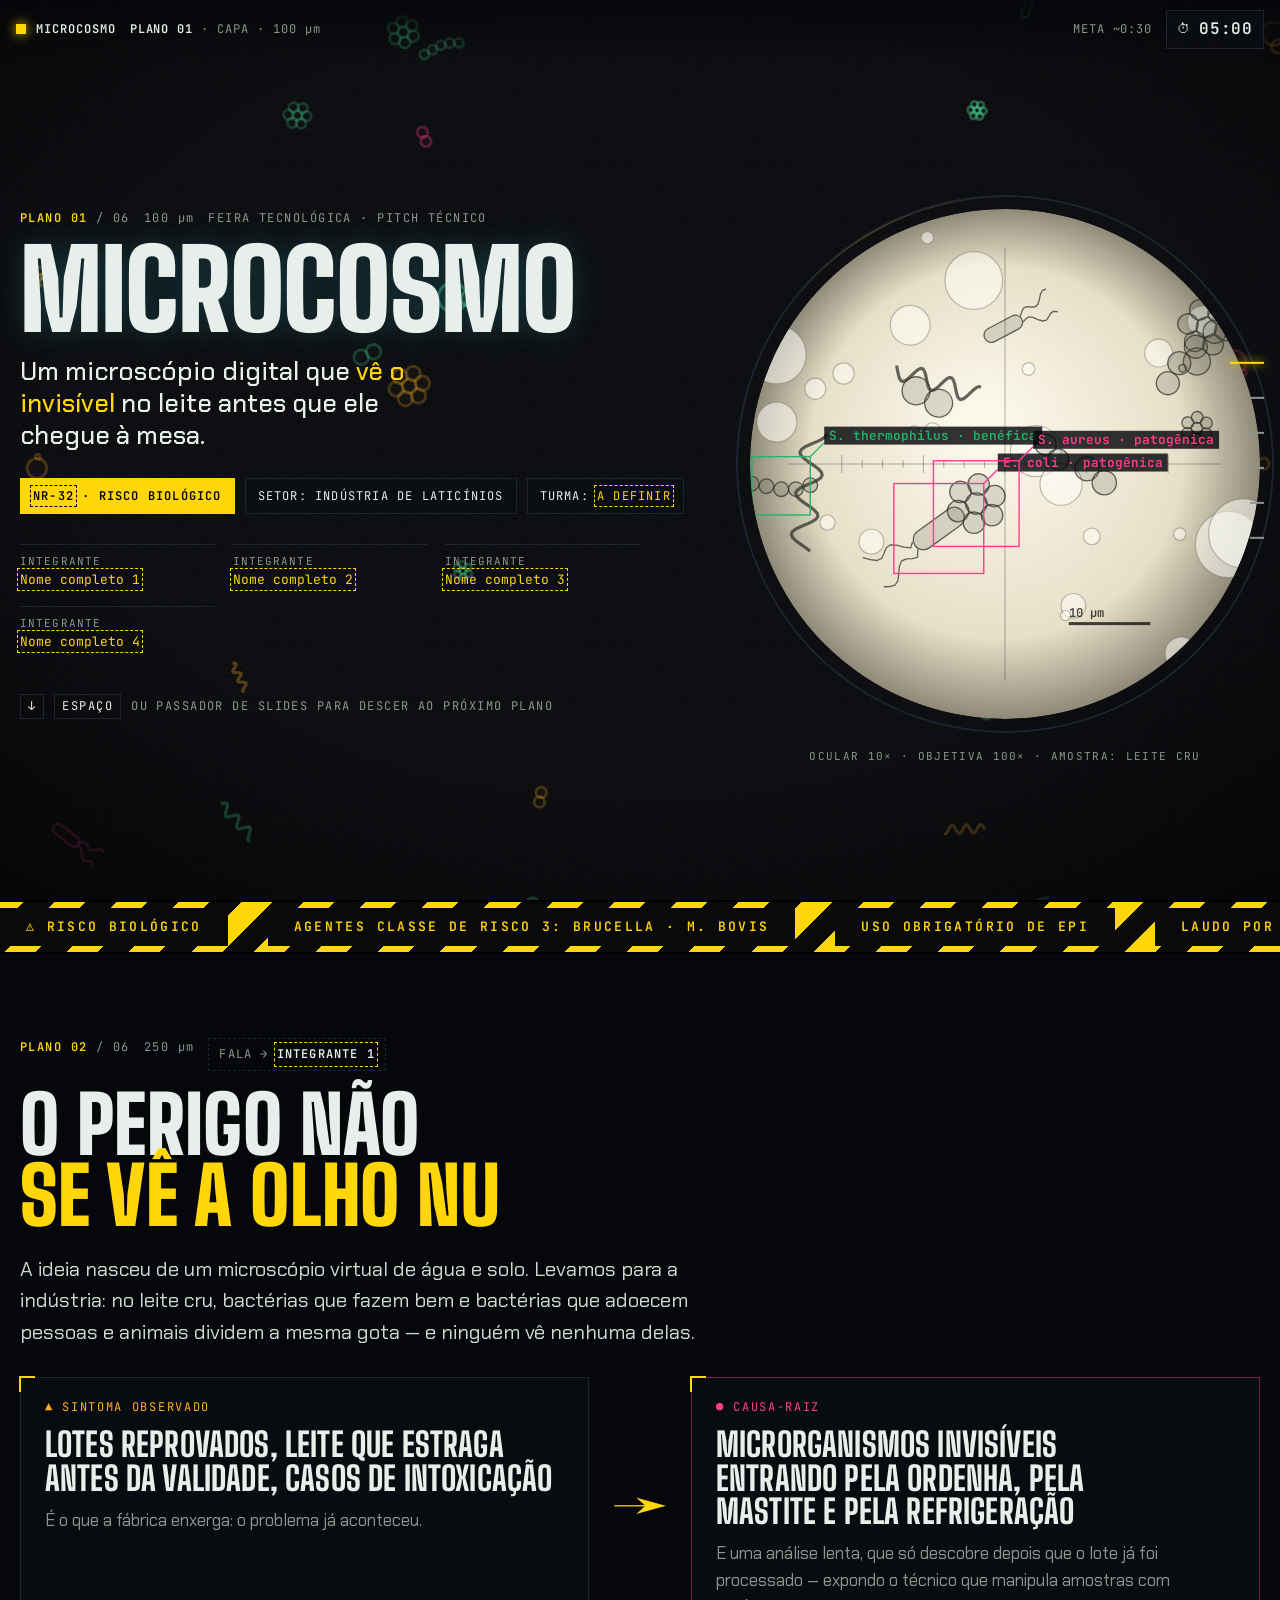
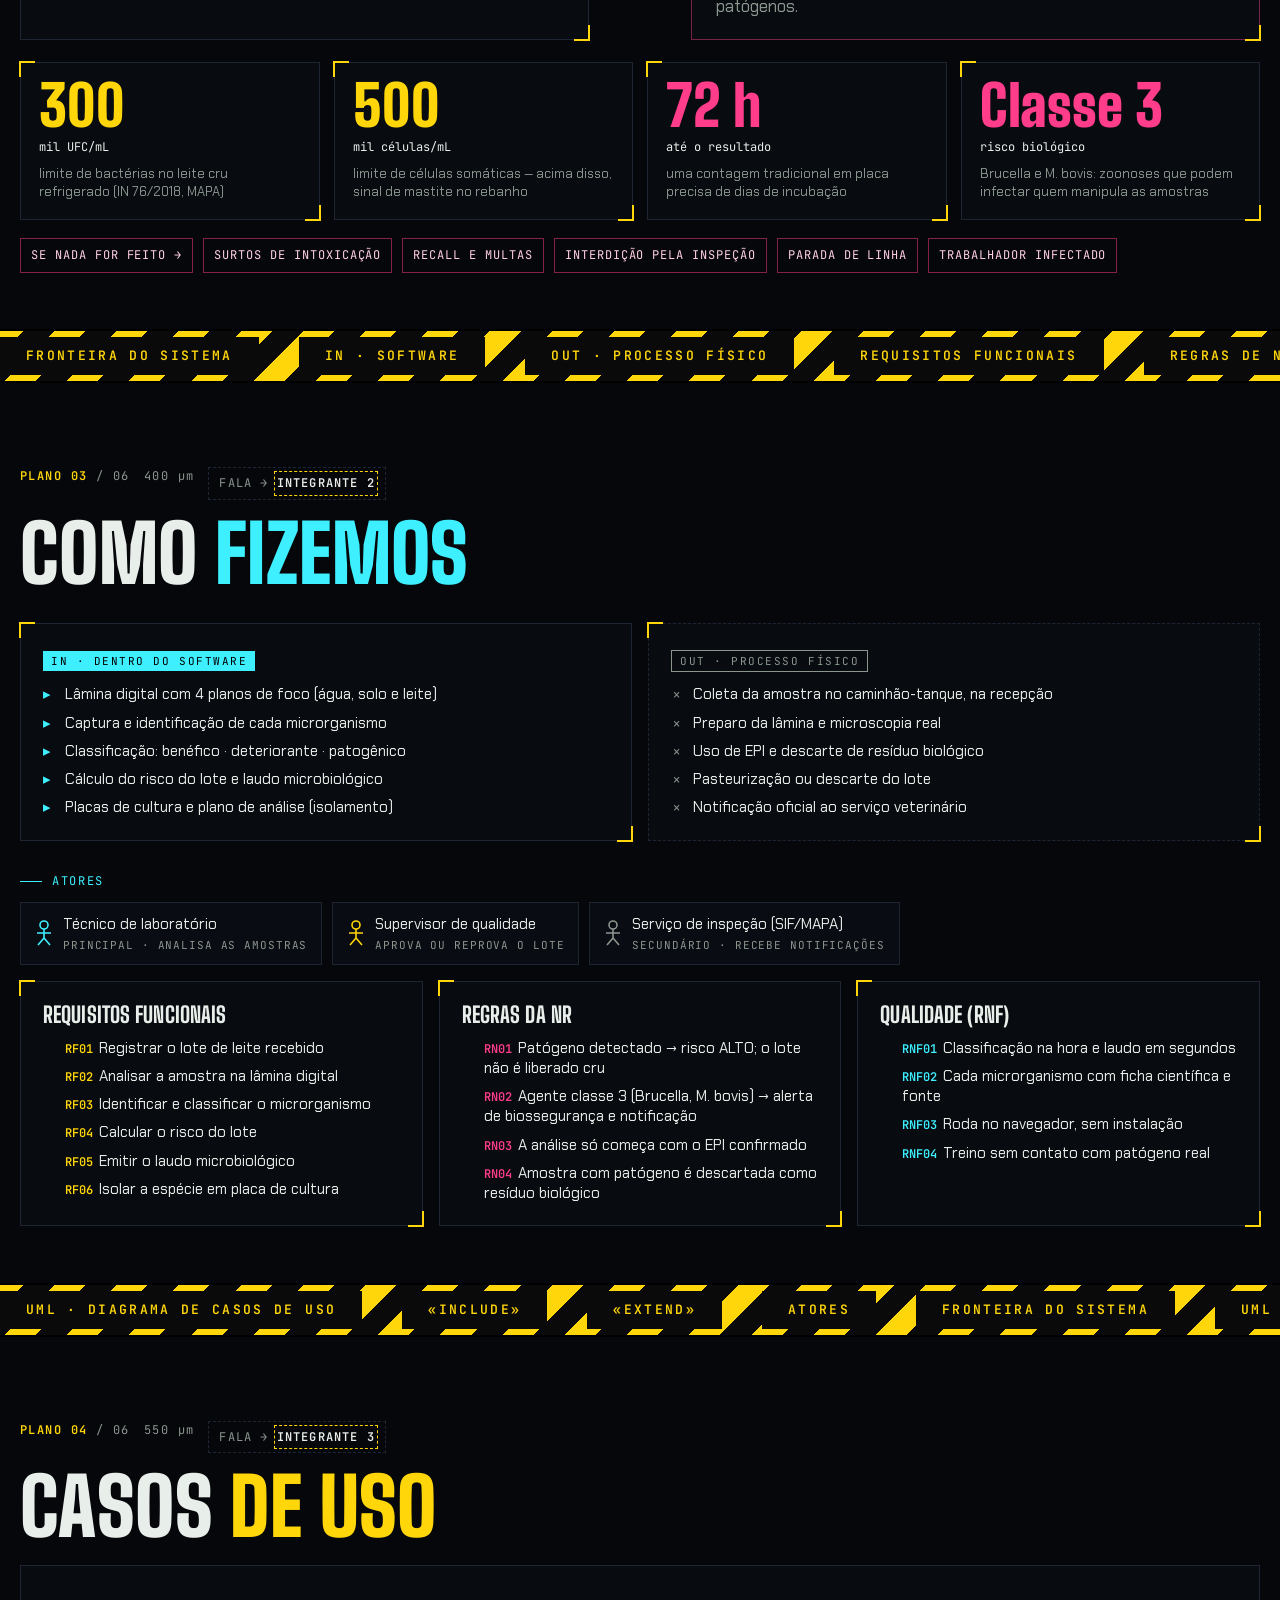
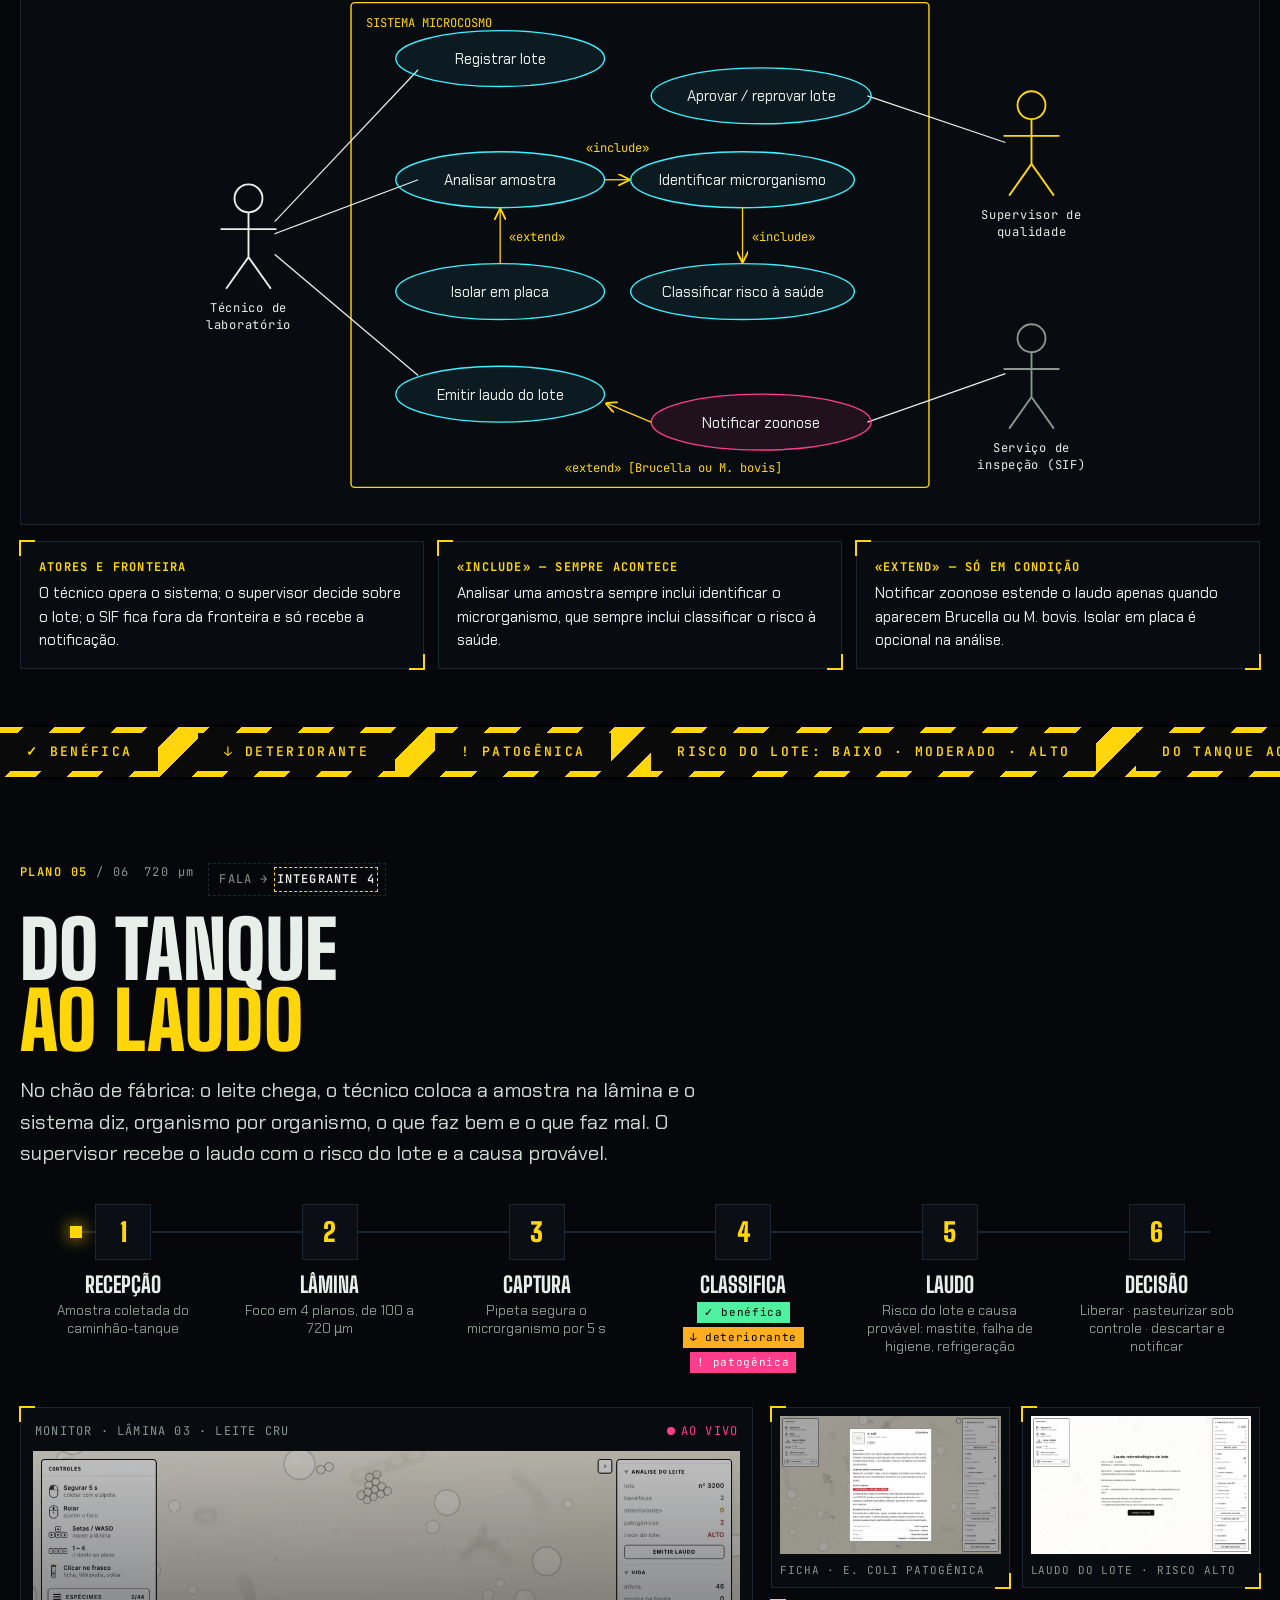
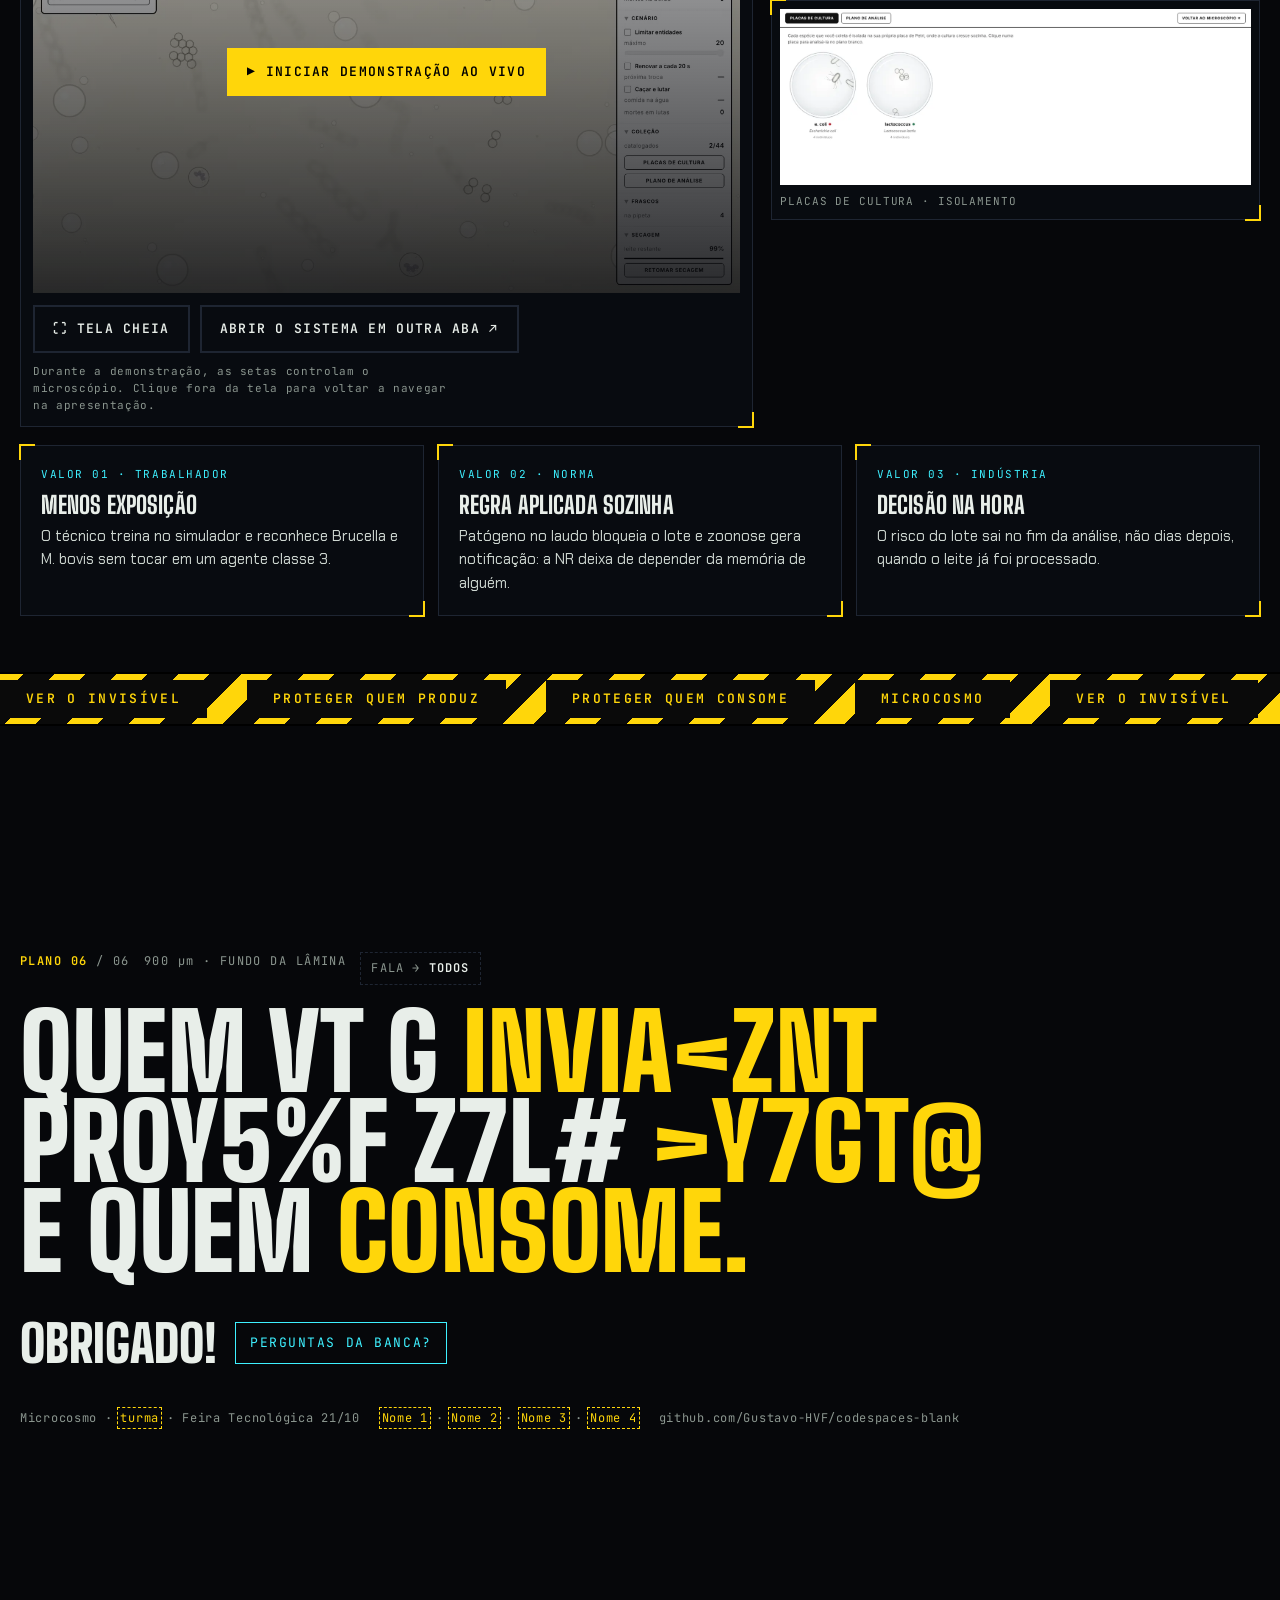
==== apresentacao-feira/index.html @ 477f6471 "Apresentação do pitch da Feira Tecnológica (pasta apresentacao-feira) Página contínua (sem slides) c" ====
<!doctype html>
<html lang="pt-BR">
<head>
<meta charset="utf-8">
<meta name="viewport" content="width=device-width, initial-scale=1, viewport-fit=cover">
<title>Pitch Microcosmo</title>
<meta name="claude:viewport-fit-sides" content="cover">
<link rel="preconnect" href="https://fonts.googleapis.com">
<link rel="preconnect" href="https://fonts.gstatic.com" crossorigin>
<link rel="stylesheet" href="https://fonts.googleapis.com/css2?family=Big+Shoulders+Display:wght@600;800;900&family=Chakra+Petch:wght@400;500;600;700&family=JetBrains+Mono:wght@400;600&display=swap">
<style>
/* Layout: a continuous descent through six focal planes of a microscope —
   one plane per part of the pitch, a depth gauge in µm on the side, focus
   pulls between planes; safety-sign yellow/black meets lab cyan */
:root{
  --void:#06070a;        /* deep background, blue-black */
  --deep:#0b0e14;        /* panels */
  --line:#1e2532;        /* hairlines and frames */
  --ink:#e8eee9;         /* text */
  --dim:#8b968f;         /* secondary text */
  --hazard:#ffd60a;      /* NR safety-sign yellow — main accent */
  --cyan:#3ef0ff;        /* microscope / data */
  --bad:#ff3d8b;         /* pathogen */
  --good:#4ff0a0;        /* beneficial */
  --spoil:#ffae1f;       /* spoilage */
  --f-display:"Big Shoulders Display", Impact, "Arial Narrow", "Helvetica Neue Condensed", sans-serif;
  --f-body:"Chakra Petch", "Segoe UI", system-ui, sans-serif;
  --f-mono:"JetBrains Mono", ui-monospace, Consolas, monospace;
  --gut:max(16px, env(safe-area-inset-left, 0px));
  --gutR:max(16px, env(safe-area-inset-right, 0px));
  color-scheme:dark;
}
*{ box-sizing:border-box; }
html{ scroll-behavior:auto; background:var(--void); }
body{ margin:0; background:var(--void); color:var(--ink); font-family:var(--f-body); font-size:17px; line-height:1.55;
      overflow-x:hidden; -webkit-font-smoothing:antialiased; }
::selection{ background:var(--hazard); color:#000; }
a{ color:var(--cyan); }
button{ font:inherit; color:inherit; }
:focus-visible{ outline:2px solid var(--hazard); outline-offset:3px; }

/* ---------- atmosphere: live microbes, scanlines, grain, vignette, focus pull ---------- */
#bg{ position:fixed; inset:0; width:100%; height:100%; z-index:0; pointer-events:none; }
.fx{ position:fixed; inset:0; pointer-events:none; z-index:2; }
.fx-scan{ background:repeating-linear-gradient(to bottom, rgba(255,255,255,.028) 0 1px, transparent 1px 3px); mix-blend-mode:overlay; }
.fx-grain{ opacity:.09; background-image:url("data:image/svg+xml;utf8,<svg xmlns='http://www.w3.org/2000/svg' width='160' height='160'><filter id='n'><feTurbulence type='fractalNoise' baseFrequency='.9' numOctaves='2' stitchTiles='stitch'/></filter><rect width='100%' height='100%' filter='url(%23n)'/></svg>");
           animation:grain 1.2s steps(6) infinite; }
@keyframes grain{ 0%{transform:translate(0,0)} 20%{transform:translate(-3%,2%)} 40%{transform:translate(2%,-3%)} 60%{transform:translate(-2%,-1%)} 80%{transform:translate(3%,3%)} 100%{transform:translate(0,0)} }
.fx-vignette{ background:radial-gradient(ellipse 85% 80% at 50% 45%, transparent 55%, rgba(0,0,0,.72) 100%); }
.fx-focus{ z-index:40; opacity:0; display:none; backdrop-filter:blur(10px) saturate(1.4); -webkit-backdrop-filter:blur(10px) saturate(1.4); }
.fx-sweep{ z-index:41; opacity:0; display:none; height:120px; top:-120px; bottom:auto;
           background:linear-gradient(to bottom, transparent, rgba(62,240,255,.10) 70%, rgba(62,240,255,.55) 98%, transparent); }
body.refocus .fx-focus, body.refocus .fx-sweep{ display:block; }
body.refocus .fx-focus{ animation:focuspull .85s cubic-bezier(.2,.7,.3,1); }
body.refocus .fx-sweep{ animation:sweep .85s cubic-bezier(.4,0,.2,1); }
@keyframes focuspull{ 0%{opacity:1} 100%{opacity:0} }
@keyframes sweep{ 0%{opacity:1; transform:translateY(0)} 100%{opacity:0; transform:translateY(calc(100vh + 120px))} }

/* ---------- presenter HUD ---------- */
.hud{ position:fixed; top:0; left:0; right:0; z-index:50; display:flex; align-items:center; gap:14px;
      padding:calc(10px + env(safe-area-inset-top, 0px)) var(--gutR) 10px var(--gut);
      font-family:var(--f-mono); font-size:12px; letter-spacing:.08em; text-transform:uppercase;
      background:linear-gradient(to bottom, rgba(6,7,10,.92), rgba(6,7,10,0)); }
.hud .brand{ display:flex; align-items:center; gap:10px; font-weight:600; white-space:nowrap; }
.hud .brand i{ width:10px; height:10px; background:var(--hazard); display:block; box-shadow:0 0 12px var(--hazard); animation:blink 1.6s steps(2) infinite; }
@keyframes blink{ 50%{ opacity:.25 } }
.hud .where{ flex:1; min-width:0; color:var(--dim); overflow:hidden; text-overflow:ellipsis; white-space:nowrap; }
.hud .where b{ color:var(--ink); font-weight:600; }
.hud .budget{ color:var(--dim); white-space:nowrap; }
.timer{ display:flex; align-items:center; gap:8px; padding:6px 10px; border:1px solid var(--line); background:rgba(11,14,20,.85);
        cursor:pointer; font-family:var(--f-mono); font-size:13px; letter-spacing:.06em; }
.timer:hover{ border-color:var(--hazard); }
.timer .t{ font-size:16px; font-weight:600; font-variant-numeric:tabular-nums; min-width:5.2ch; text-align:right; }
.timer.warn .t{ color:var(--hazard); }
.timer.over{ border-color:var(--bad); }
.timer.over .t{ color:var(--bad); animation:blink .8s steps(2) infinite; }
.progress{ position:fixed; left:0; top:0; height:3px; width:0; z-index:51; background:var(--hazard); box-shadow:0 0 10px var(--hazard); }

/* depth gauge: the focal plane you're in, in µm */
.gauge{ position:fixed; right:var(--gutR); top:50%; transform:translateY(-50%); z-index:45; display:flex; flex-direction:column; gap:18px;
        font-family:var(--f-mono); font-size:11px; }
.gauge a{ display:flex; align-items:center; gap:10px; justify-content:flex-end; color:var(--dim); text-decoration:none; }
.gauge a span{ opacity:0; transform:translateX(6px); transition:.25s; white-space:nowrap; }
.gauge a:hover span{ opacity:1; transform:none; }
.gauge a i{ width:14px; height:2px; background:var(--dim); transition:.25s; }
.gauge a.on{ color:var(--hazard); }
.gauge a.on i{ width:34px; background:var(--hazard); box-shadow:0 0 8px var(--hazard); }

/* ---------- planes (sections) ---------- */
main{ position:relative; z-index:5; }
.plane{ position:relative; min-height:100vh; min-height:100svh; display:flex; align-items:center; overflow-x:clip;
        padding-block:84px 56px; padding-left:var(--gut); padding-right:var(--gutR); }
.wrap{ width:100%; max-width:1240px; margin:0 auto; min-width:0; }
.tag{ display:inline-flex; align-items:center; gap:10px; font-family:var(--f-mono); font-size:12px; letter-spacing:.14em; text-transform:uppercase; color:var(--cyan); }
.tag::before{ content:""; width:22px; height:1px; background:currentColor; }
.idx{ font-family:var(--f-mono); font-size:12px; color:var(--dim); letter-spacing:.12em; text-transform:uppercase; display:flex; gap:14px; flex-wrap:wrap; }
.idx b{ color:var(--hazard); font-weight:600; }
h1, h2, h3{ font-family:var(--f-display); font-weight:900; text-transform:uppercase; line-height:.9; margin:0; letter-spacing:.005em; text-wrap:balance; }
h2{ font-size:clamp(40px, 6.2vw, 92px); }
h3{ font-size:clamp(24px, 2.6vw, 34px); font-weight:800; line-height:1; }
p{ margin:0; max-width:62ch; }
.lead{ font-size:clamp(17px, 1.6vw, 21px); color:#cfd8d2; }
.mono{ font-family:var(--f-mono); }
.um{ text-transform:none; }
.speaker{ font-family:var(--f-mono); font-size:12px; letter-spacing:.1em; text-transform:uppercase; color:var(--dim);
          display:inline-flex; align-items:center; gap:8px; padding:6px 10px; border:1px dashed var(--line); }
.speaker b{ color:var(--ink); font-weight:600; }

/* frame with HUD corners — the "instrument panel" device */
.frame{ position:relative; border:1px solid var(--line); background:rgba(11,14,20,.72); backdrop-filter:blur(3px); -webkit-backdrop-filter:blur(3px); }
.frame::before, .frame::after{ content:""; position:absolute; width:14px; height:14px; border:2px solid var(--hazard); pointer-events:none; }
.frame::before{ top:-2px; left:-2px; border-right:0; border-bottom:0; }
.frame::after{ bottom:-2px; right:-2px; border-left:0; border-top:0; }

/* data still to be filled in by the team */
.todo{ outline:1px dashed var(--hazard); outline-offset:2px; color:var(--hazard); }

/* ---------- reveal choreography (only armed when motion is allowed) ---------- */
.anim [data-reveal]{ opacity:0; transform:translateY(26px); filter:blur(10px); transition:opacity .9s cubic-bezier(.2,.7,.2,1), transform .9s cubic-bezier(.2,.7,.2,1), filter .9s; transition-delay:var(--d, 0s); }
.anim .in [data-reveal]{ opacity:1; transform:none; filter:none; }
.anim [data-reveal="left"]{ transform:translateX(-40px); }
.anim [data-reveal="wipe"]{ clip-path:inset(0 100% 0 0); transform:none; filter:none; transition:clip-path 1.1s cubic-bezier(.7,0,.2,1), opacity .2s; transition-delay:var(--d, 0s); }
.anim .in [data-reveal="wipe"]{ clip-path:inset(0 0 0 0); }
.anim .words .w{ display:inline-block; opacity:0; transform:translateY(.4em) skewY(6deg); filter:blur(6px); transition:.7s cubic-bezier(.2,.7,.2,1); transition-delay:calc(var(--i) * 45ms + var(--d, 0s)); }
.anim .in .words .w{ opacity:1; transform:none; filter:none; }

/* glitch title: two colour-shifted copies tear across it in bursts */
.glitch{ position:relative; display:inline-block; }
.glitch::before, .glitch::after{ content:attr(data-text); position:absolute; inset:0; pointer-events:none; }
.glitch::before{ color:var(--cyan); transform:translate(-3px,0); mix-blend-mode:screen; clip-path:inset(0 0 100% 0); }
.glitch::after{ color:var(--bad); transform:translate(3px,0); mix-blend-mode:screen; clip-path:inset(100% 0 0 0); }
.anim .glitch.burst::before{ animation:tearA .55s steps(2) both; }
.anim .glitch.burst::after{ animation:tearB .55s steps(2) both; }
@keyframes tearA{ 0%{clip-path:inset(12% 0 70% 0)} 25%{clip-path:inset(55% 0 20% 0); transform:translate(-6px,1px)} 50%{clip-path:inset(30% 0 52% 0)} 75%{clip-path:inset(80% 0 4% 0); transform:translate(4px,-1px)} 100%{clip-path:inset(0 0 100% 0)} }
@keyframes tearB{ 0%{clip-path:inset(64% 0 14% 0)} 25%{clip-path:inset(8% 0 78% 0); transform:translate(6px,-1px)} 50%{clip-path:inset(42% 0 40% 0)} 75%{clip-path:inset(20% 0 66% 0); transform:translate(-5px,1px)} 100%{clip-path:inset(100% 0 0 0)} }

/* hazard band between planes */
.hazard{ position:relative; z-index:6; overflow:hidden; border-block:2px solid #000;
         background:repeating-linear-gradient(-45deg, var(--hazard) 0 22px, #0a0a0a 22px 44px); }
.hazard .track{ display:flex; width:max-content; animation:marquee 38s linear infinite; }
.hazard span{ display:block; padding:9px 26px; margin:6px 0; background:#0a0a0a; color:var(--hazard); font-family:var(--f-mono); font-weight:600;
              font-size:13px; letter-spacing:.18em; text-transform:uppercase; white-space:nowrap; }
.hazard span + span{ margin-left:40px; }
@keyframes marquee{ to{ transform:translateX(-50%); } }

/* ---------- 01 · capa ---------- */
#capa .wrap{ display:grid; grid-template-columns:minmax(0,1.15fr) minmax(0,.85fr); gap:40px; align-items:center; }
.title{ font-size:clamp(60px, 8.6vw, 150px); line-height:.8; letter-spacing:-.01em; }
.title .glitch{ color:var(--ink); text-shadow:0 0 30px rgba(62,240,255,.18); }
.sub{ margin-top:22px; font-size:clamp(18px, 2vw, 26px); font-weight:500; max-width:24ch; line-height:1.25; }
.sub em{ font-style:normal; color:var(--hazard); }
.chips{ display:flex; flex-wrap:wrap; gap:10px; margin-top:26px; }
.chip{ font-family:var(--f-mono); font-size:12px; letter-spacing:.1em; text-transform:uppercase; padding:8px 12px; border:1px solid var(--line); background:rgba(11,14,20,.8); }
.chip.nr{ background:var(--hazard); color:#000; border-color:var(--hazard); font-weight:600; }
.chip.nr .todo{ color:#000; outline-color:#000; }
.team{ margin-top:30px; display:grid; grid-template-columns:repeat(auto-fit, minmax(170px, 1fr)); gap:8px 18px; max-width:620px; }
.team div{ font-family:var(--f-mono); font-size:13px; padding:8px 0; border-top:1px solid var(--line); }
.team small{ display:block; color:var(--dim); font-size:11px; letter-spacing:.1em; text-transform:uppercase; }
.ocular{ position:relative; aspect-ratio:1; width:100%; max-width:520px; justify-self:center; }
.ocular canvas{ position:absolute; inset:0; width:100%; height:100%; border-radius:50%; }
.ocular::before{ content:""; position:absolute; inset:-14px; border-radius:50%; border:2px solid var(--line);
                 background:conic-gradient(from 0deg, transparent 0 85%, rgba(255,214,10,.55) 92%, transparent 100%);
                 -webkit-mask:radial-gradient(farthest-side, transparent calc(100% - 3px), #000 calc(100% - 2px)); mask:radial-gradient(farthest-side, transparent calc(100% - 3px), #000 calc(100% - 2px));
                 animation:spin 9s linear infinite; }
@keyframes spin{ to{ transform:rotate(1turn); } }
.ocular .readout{ position:absolute; left:50%; bottom:-46px; transform:translateX(-50%); font-family:var(--f-mono); font-size:11px; color:var(--dim);
                  letter-spacing:.12em; text-transform:uppercase; white-space:nowrap; }
.scrollcue{ margin-top:34px; font-family:var(--f-mono); font-size:12px; color:var(--dim); letter-spacing:.12em; text-transform:uppercase; display:flex; gap:10px; align-items:center; }
.scrollcue kbd{ border:1px solid var(--line); padding:2px 7px; color:var(--ink); font-family:var(--f-mono); }

/* ---------- 02 · problema ---------- */
.split{ display:grid; grid-template-columns:minmax(0,1fr) auto minmax(0,1fr); gap:22px; align-items:stretch; margin-top:28px; }
.split .card{ padding:20px 24px; display:flex; flex-direction:column; gap:12px; min-width:0; }
.split .card .k{ font-family:var(--f-mono); font-size:12px; letter-spacing:.14em; text-transform:uppercase; }
.card.sym .k{ color:var(--spoil); }
.card.root .k{ color:var(--bad); }
.card.root{ border-color:rgba(255,61,139,.45); }
.arrow{ align-self:center; font-family:var(--f-display); font-size:64px; color:var(--hazard); line-height:1; }
.stats{ display:grid; grid-template-columns:repeat(4, minmax(0,1fr)); gap:14px; margin-top:22px; }
.stat{ padding:18px; min-width:0; }
.stat .n{ font-family:var(--f-display); font-weight:900; font-size:clamp(40px, 4.4vw, 64px); line-height:.9; color:var(--hazard); font-variant-numeric:tabular-nums; }
.stat .u{ font-family:var(--f-mono); font-size:12px; color:var(--ink); margin-top:6px; }
.stat p{ font-size:13px; color:var(--dim); margin-top:8px; line-height:1.4; }
.stat.red .n{ color:var(--bad); }
.impact{ margin-top:18px; display:flex; flex-wrap:wrap; gap:10px; }
.impact span{ font-family:var(--f-mono); font-size:12px; letter-spacing:.08em; text-transform:uppercase; padding:7px 10px; border:1px solid rgba(255,61,139,.5); color:#ffd0e2; }

/* ---------- 03 · engenharia ---------- */
.scope{ display:grid; grid-template-columns:minmax(0,1fr) minmax(0,1fr); gap:16px; margin-top:34px; }
.scope .card{ padding:22px; min-width:0; }
.scope ul, .reqs ul{ margin:12px 0 0; padding:0; list-style:none; display:grid; gap:8px; }
.scope li, .reqs li{ font-size:15px; padding-left:22px; position:relative; line-height:1.35; }
.scope .sc-in li::before{ content:"▸"; position:absolute; left:0; color:var(--cyan); }
.scope .sc-out li::before{ content:"×"; position:absolute; left:2px; color:var(--dim); }
.scope .sc-out{ border-style:dashed; }
.badge{ font-family:var(--f-mono); font-size:11px; letter-spacing:.14em; padding:3px 8px; text-transform:uppercase; }
.badge.in{ background:var(--cyan); color:#000; }
.badge.out{ border:1px solid var(--dim); color:var(--dim); }
.reqs{ display:grid; grid-template-columns:repeat(3, minmax(0,1fr)); gap:16px; margin-top:16px; }
.reqs .card{ padding:22px; min-width:0; }
.reqs h3{ font-size:22px; }
.reqs li b{ font-family:var(--f-mono); font-size:12px; color:var(--hazard); margin-right:6px; font-weight:600; }
.reqs .rn li b{ color:var(--bad); }
.reqs .rnf li b{ color:var(--cyan); }
.actors{ display:flex; flex-wrap:wrap; gap:10px; margin-top:12px; }
.actor{ display:flex; align-items:center; gap:10px; padding:10px 14px; border:1px solid var(--line); background:rgba(11,14,20,.8); font-size:15px; }
.actor svg{ width:18px; height:26px; flex:none; }
.actor small{ display:block; color:var(--dim); font-family:var(--f-mono); font-size:11px; letter-spacing:.08em; text-transform:uppercase; }

/* ---------- 04 · UML ---------- */
.uml-box{ margin-top:22px; padding:18px; overflow-x:auto; }
.uml{ display:block; width:100%; min-width:760px; height:min(58vh, 640px); }
.uml text{ font-family:var(--f-body); fill:var(--ink); }
.uml .lbl{ font-family:var(--f-mono); font-size:13px; fill:var(--hazard); }
.uml .actor-l{ font-family:var(--f-mono); font-size:13px; letter-spacing:.06em; }
.uml .uc{ fill:rgba(62,240,255,.07); stroke:var(--cyan); stroke-width:1.5; }
.uml .uc.key{ fill:rgba(255,61,139,.10); stroke:var(--bad); }
.uml .sys{ fill:none; stroke:var(--hazard); stroke-width:1.5; stroke-dasharray:6 6; }
.uml .assoc{ stroke:var(--ink); stroke-width:1.3; fill:none; }
.uml .dep{ stroke:var(--hazard); stroke-width:1.4; fill:none; stroke-dasharray:7 5; }
.uml .stick{ stroke:var(--ink); stroke-width:2; fill:none; }
.anim .uml .draw{ stroke-dasharray:1 1; stroke-dashoffset:1; transition:stroke-dashoffset 1.2s cubic-bezier(.6,0,.2,1); transition-delay:var(--d, 0s); }
.anim .in .uml .draw{ stroke-dashoffset:0; }
.anim .uml .pop{ opacity:0; transition:opacity .6s; transition-delay:var(--d, 0s); }
.anim .in .uml .pop{ opacity:1; }
.uml-notes{ display:grid; grid-template-columns:repeat(3, minmax(0,1fr)); gap:14px; margin-top:16px; }
.uml-notes .card{ padding:16px 18px; font-size:15px; min-width:0; }
.uml-notes b{ font-family:var(--f-mono); font-size:12px; letter-spacing:.1em; text-transform:uppercase; color:var(--hazard); display:block; margin-bottom:6px; }

/* ---------- 05 · aplicação ---------- */
.flow{ display:grid; grid-template-columns:repeat(6, minmax(0,1fr)); gap:0; margin-top:34px; position:relative; }
.flow::before{ content:""; position:absolute; left:4%; right:4%; top:27px; height:2px; background:var(--line); }
.flow .pkt{ position:absolute; top:22px; left:4%; width:12px; height:12px; background:var(--hazard); box-shadow:0 0 16px var(--hazard); }
.anim .in .flow .pkt{ animation:packet 6s cubic-bezier(.6,0,.4,1) infinite; }
@keyframes packet{ 0%{left:4%; opacity:0} 6%{opacity:1} 94%{opacity:1} 100%{left:calc(96% - 12px); opacity:0} }
.step{ position:relative; padding:0 10px; text-align:center; min-width:0; }
.step .dot{ width:56px; height:56px; margin:0 auto; display:grid; place-items:center; border:1px solid var(--line); background:var(--deep);
            font-family:var(--f-display); font-weight:900; font-size:26px; color:var(--hazard); position:relative; z-index:1; }
.step h4{ margin:14px 0 6px; font-family:var(--f-display); font-size:22px; font-weight:800; text-transform:uppercase; line-height:1; }
.step p{ font-size:13.5px; color:var(--dim); line-height:1.35; margin:0 auto; }
.pills{ display:flex; flex-direction:column; gap:4px; margin-top:6px; align-items:center; }
.pill{ font-family:var(--f-mono); font-size:11px; padding:2px 7px; letter-spacing:.06em; }
.pill.g{ color:#000; background:var(--good); } .pill.s{ color:#000; background:var(--spoil); } .pill.b{ color:#fff; background:var(--bad); }
.demo{ display:grid; grid-template-columns:minmax(0,1.5fr) minmax(0,1fr); gap:18px; margin-top:34px; align-items:start; }
.monitor{ padding:12px; }
.monitor .bar{ display:flex; align-items:center; justify-content:space-between; gap:10px; font-family:var(--f-mono); font-size:12px; letter-spacing:.1em; text-transform:uppercase; color:var(--dim); padding:2px 2px 10px; }
.monitor .bar .live{ color:var(--bad); display:flex; align-items:center; gap:6px; }
.monitor .bar .live::before{ content:""; width:8px; height:8px; border-radius:50%; background:var(--bad); animation:blink 1s steps(2) infinite; }
.screen{ position:relative; aspect-ratio:16/10; width:100%; max-width:100%; background:#000; overflow:hidden; }
.screen img, .screen iframe{ position:absolute; inset:0; width:100%; height:100%; border:0; object-fit:cover; display:block; }
.screen .cover{ position:absolute; inset:0; display:grid; place-items:center; background:linear-gradient(to top, rgba(6,7,10,.85), rgba(6,7,10,.25)); }
.btn{ display:inline-flex; align-items:center; gap:10px; padding:12px 18px; border:2px solid var(--hazard); background:var(--hazard); color:#000; cursor:pointer;
      font-family:var(--f-mono); font-weight:600; font-size:13px; letter-spacing:.1em; text-transform:uppercase; text-decoration:none; }
.btn:hover{ background:#000; color:var(--hazard); }
.btn.ghost{ background:transparent; color:var(--ink); border-color:var(--line); }
.btn.ghost:hover{ border-color:var(--hazard); color:var(--hazard); }
.monitor .actions{ display:flex; flex-wrap:wrap; gap:10px; margin-top:12px; }
.shots{ display:grid; grid-template-columns:1fr 1fr; gap:12px; }
.shot{ margin:0; padding:8px; }
.shot img{ display:block; width:100%; max-width:100%; aspect-ratio:16/10; object-fit:cover; object-position:center top; }
.shot.wide{ grid-column:1/-1; }
.shot.wide img{ aspect-ratio:16/6; }
.shot figcaption{ font-family:var(--f-mono); font-size:11px; letter-spacing:.08em; text-transform:uppercase; color:var(--dim); margin-top:8px; }
.value{ display:grid; grid-template-columns:repeat(3, minmax(0,1fr)); gap:14px; margin-top:18px; }
.value .card{ padding:20px; min-width:0; }
.value .card h3{ font-size:24px; margin-bottom:8px; }
.value .card p{ font-size:15px; color:#cdd6d0; }
.value .card .k{ font-family:var(--f-mono); font-size:11px; letter-spacing:.14em; text-transform:uppercase; color:var(--cyan); display:block; margin-bottom:10px; }

/* ---------- 06 · encerramento ---------- */
#fim{ text-align:left; }
.manifest{ font-size:clamp(46px, 8.2vw, 132px); line-height:.86; }
.manifest .hl{ color:var(--hazard); }
.thanks{ display:flex; flex-wrap:wrap; align-items:center; gap:18px; margin-top:40px; }
.thanks .big{ font-family:var(--f-display); font-weight:900; font-size:clamp(34px, 4vw, 56px); text-transform:uppercase; line-height:1; }
.qa{ font-family:var(--f-mono); font-size:13px; letter-spacing:.12em; text-transform:uppercase; padding:10px 14px; border:1px solid var(--cyan); color:var(--cyan); }
.foot{ margin-top:40px; font-family:var(--f-mono); font-size:12px; color:var(--dim); letter-spacing:.06em; display:flex; flex-wrap:wrap; gap:8px 22px; }

/* ---------- small screens ---------- */
@media (max-width: 980px){
  #capa .wrap, .split, .scope, .reqs, .demo, .value, .uml-notes{ grid-template-columns:minmax(0,1fr); }
  .split .arrow{ transform:rotate(90deg); justify-self:center; }
  .stats{ grid-template-columns:repeat(2, minmax(0,1fr)); }
  .flow{ grid-template-columns:repeat(2, minmax(0,1fr)); gap:26px 0; }
  .flow::before, .flow .pkt{ display:none; }
  .gauge{ display:none; }
  .hud .budget{ display:none; }
  .ocular{ max-width:360px; }
}
@media (max-width: 560px){
  body{ font-size:16px; }
  .hud .where{ display:none; }
  .plane{ min-height:auto; padding-block:84px 56px; }
  .shots{ grid-template-columns:1fr; }
}
@media (prefers-reduced-motion: reduce){
  .fx-grain, .hazard .track, .ocular::before, .hud .brand i{ animation:none; }
  body.refocus .fx-focus, body.refocus .fx-sweep{ animation:none; }
}
</style>
</head>
<body>

<canvas id="bg" aria-hidden="true"></canvas>
<div class="fx fx-scan" aria-hidden="true"></div>
<div class="fx fx-grain" aria-hidden="true"></div>
<div class="fx fx-vignette" aria-hidden="true"></div>
<div class="fx fx-focus" aria-hidden="true"></div>
<div class="fx fx-sweep" aria-hidden="true"></div>
<div class="progress" id="progress" aria-hidden="true"></div>

<header class="hud">
  <div class="brand"><i></i>Microcosmo</div>
  <div class="where" id="where"><b>Plano 01</b> · Capa</div>
  <div class="budget" id="budget">meta ~0:30</div>
  <button class="timer" id="timer" type="button" title="Cronômetro do pitch (tecla T inicia/pausa, R zera)">
    <span class="mono">⏱</span><span class="t" id="timerT">05:00</span>
  </button>
</header>

<nav class="gauge" id="gauge" aria-label="Planos da apresentação"></nav>

<main>

<!-- ============ PLANO 01 · CAPA ============ -->
<section class="plane" id="capa" data-name="Capa" data-um="100" data-budget="0:30">
  <div class="wrap">
    <div>
      <div class="idx" data-reveal><span><b>Plano 01</b> / 06</span><span>100 <span class="um">µm</span></span><span>Feira Tecnológica · Pitch técnico</span></div>
      <h1 class="title" style="margin-top:18px"><span class="glitch" id="mainTitle" data-text="MICROCOSMO">MICROCOSMO</span></h1>
      <p class="sub words" data-split>Um microscópio digital que <em>vê o invisível</em> no leite antes que ele chegue à mesa.</p>
      <div class="chips" data-reveal style="--d:.5s">
        <span class="chip nr"><span class="todo" data-todo="nr">NR-32</span> · risco biológico</span>
        <span class="chip">Setor: indústria de laticínios</span>
        <span class="chip">Turma: <span class="todo" data-todo="turma">a definir</span></span>
      </div>
      <div class="team" data-reveal style="--d:.7s">
        <div><small>Integrante</small><span class="todo">Nome completo 1</span></div>
        <div><small>Integrante</small><span class="todo">Nome completo 2</span></div>
        <div><small>Integrante</small><span class="todo">Nome completo 3</span></div>
        <div><small>Integrante</small><span class="todo">Nome completo 4</span></div>
      </div>
      <div class="scrollcue" data-reveal style="--d:.9s"><kbd>↓</kbd><kbd>espaço</kbd> ou passador de slides para descer ao próximo plano</div>
    </div>
    <div class="ocular" data-reveal style="--d:.3s">
      <canvas id="ocular" aria-label="Visão ao vivo pela ocular: bactérias do leite em movimento"></canvas>
      <div class="readout" id="ocularReadout">Ocular 10× · objetiva 100× · amostra: leite cru</div>
    </div>
  </div>
</section>

<div class="hazard" aria-hidden="true"><div class="track">
  <span>⚠ Risco biológico</span><span>Agentes classe de risco 3: Brucella · M. bovis</span><span>Uso obrigatório de EPI</span><span>Laudo por lote</span><span>Zoonose: notificação obrigatória</span>
  <span>⚠ Risco biológico</span><span>Agentes classe de risco 3: Brucella · M. bovis</span><span>Uso obrigatório de EPI</span><span>Laudo por lote</span><span>Zoonose: notificação obrigatória</span>
</div></div>

<!-- ============ PLANO 02 · PROBLEMA ============ -->
<section class="plane" id="problema" data-name="O problema real" data-um="250" data-budget="1:00">
  <div class="wrap">
    <div class="idx" data-reveal><span><b>Plano 02</b> / 06</span><span>250 <span class="um">µm</span></span><span class="speaker">Fala → <b class="todo">Integrante 1</b></span></div>
    <h2 style="margin-top:18px"><span data-scramble>O perigo não</span><br><span data-scramble style="color:var(--hazard)">se vê a olho nu</span></h2>
    <p class="lead words" data-split style="margin-top:22px">A ideia nasceu de um microscópio virtual de água e solo. Levamos para a indústria: no leite cru, bactérias que fazem bem e bactérias que adoecem pessoas e animais dividem a mesma gota — e ninguém vê nenhuma delas.</p>

    <div class="split">
      <div class="card frame sym" data-reveal="left">
        <span class="k">▲ Sintoma observado</span>
        <h3>Lotes reprovados, leite que estraga antes da validade, casos de intoxicação</h3>
        <p style="color:var(--dim)">É o que a fábrica enxerga: o problema já aconteceu.</p>
      </div>
      <div class="arrow" data-reveal style="--d:.25s" aria-hidden="true">→</div>
      <div class="card frame root" data-reveal style="--d:.4s">
        <span class="k">● Causa-raiz</span>
        <h3>Microrganismos invisíveis entrando pela ordenha, pela mastite e pela refrigeração</h3>
        <p style="color:var(--dim)">E uma análise lenta, que só descobre depois que o lote já foi processado — expondo o técnico que manipula amostras com patógenos.</p>
      </div>
    </div>

    <div class="stats">
      <div class="stat frame" data-reveal style="--d:.1s"><div class="n" data-count="300">0</div><div class="u">mil UFC/mL</div><p>limite de bactérias no leite cru refrigerado (IN 76/2018, MAPA)</p></div>
      <div class="stat frame" data-reveal style="--d:.2s"><div class="n" data-count="500">0</div><div class="u">mil células/mL</div><p>limite de células somáticas — acima disso, sinal de mastite no rebanho</p></div>
      <div class="stat frame red" data-reveal style="--d:.3s"><div class="n">72 h</div><div class="u">até o resultado</div><p>uma contagem tradicional em placa precisa de dias de incubação</p></div>
      <div class="stat frame red" data-reveal style="--d:.4s"><div class="n">Classe 3</div><div class="u">risco biológico</div><p>Brucella e M. bovis: zoonoses que podem infectar quem manipula as amostras</p></div>
    </div>
    <div class="impact" data-reveal style="--d:.5s">
      <span>Se nada for feito →</span><span>surtos de intoxicação</span><span>recall e multas</span><span>interdição pela inspeção</span><span>parada de linha</span><span>trabalhador infectado</span>
    </div>
  </div>
</section>

<div class="hazard" aria-hidden="true"><div class="track" style="animation-direction:reverse">
  <span>Fronteira do sistema</span><span>IN · software</span><span>OUT · processo físico</span><span>Requisitos funcionais</span><span>Regras de negócio da NR</span>
  <span>Fronteira do sistema</span><span>IN · software</span><span>OUT · processo físico</span><span>Requisitos funcionais</span><span>Regras de negócio da NR</span>
</div></div>

<!-- ============ PLANO 03 · ENGENHARIA ============ -->
<section class="plane" id="engenharia" data-name="Como fizemos" data-um="400" data-budget="1:00">
  <div class="wrap">
    <div class="idx" data-reveal><span><b>Plano 03</b> / 06</span><span>400 <span class="um">µm</span></span><span class="speaker">Fala → <b class="todo">Integrante 2</b></span></div>
    <h2 style="margin-top:18px"><span data-scramble>Como</span> <span data-scramble style="color:var(--cyan)">fizemos</span></h2>

    <div class="scope">
      <div class="card frame sc-in" data-reveal="left">
        <span class="badge in">IN · dentro do software</span>
        <ul>
          <li>Lâmina digital com 4 planos de foco (água, solo e leite)</li>
          <li>Captura e identificação de cada microrganismo</li>
          <li>Classificação: benéfico · deteriorante · patogênico</li>
          <li>Cálculo do risco do lote e laudo microbiológico</li>
          <li>Placas de cultura e plano de análise (isolamento)</li>
        </ul>
      </div>
      <div class="card frame sc-out" data-reveal style="--d:.2s">
        <span class="badge out">OUT · processo físico</span>
        <ul>
          <li>Coleta da amostra no caminhão-tanque, na recepção</li>
          <li>Preparo da lâmina e microscopia real</li>
          <li>Uso de EPI e descarte de resíduo biológico</li>
          <li>Pasteurização ou descarte do lote</li>
          <li>Notificação oficial ao serviço veterinário</li>
        </ul>
      </div>
    </div>

    <div style="margin-top:22px; --d:.2s" data-reveal>
      <span class="tag">Atores</span>
      <div class="actors">
        <div class="actor"><svg viewBox="0 0 18 26" aria-hidden="true"><circle cx="9" cy="5" r="4" fill="none" stroke="#3ef0ff" stroke-width="1.6"/><path d="M9 9v9M2 13h14M9 18l-6 7M9 18l6 7" stroke="#3ef0ff" stroke-width="1.6" fill="none"/></svg><div>Técnico de laboratório<small>principal · analisa as amostras</small></div></div>
        <div class="actor"><svg viewBox="0 0 18 26" aria-hidden="true"><circle cx="9" cy="5" r="4" fill="none" stroke="#ffd60a" stroke-width="1.6"/><path d="M9 9v9M2 13h14M9 18l-6 7M9 18l6 7" stroke="#ffd60a" stroke-width="1.6" fill="none"/></svg><div>Supervisor de qualidade<small>aprova ou reprova o lote</small></div></div>
        <div class="actor"><svg viewBox="0 0 18 26" aria-hidden="true"><circle cx="9" cy="5" r="4" fill="none" stroke="#8b968f" stroke-width="1.6"/><path d="M9 9v9M2 13h14M9 18l-6 7M9 18l6 7" stroke="#8b968f" stroke-width="1.6" fill="none"/></svg><div>Serviço de inspeção (SIF/MAPA)<small>secundário · recebe notificações</small></div></div>
      </div>
    </div>

    <div class="reqs">
      <div class="card frame" data-reveal style="--d:.1s">
        <h3>Requisitos funcionais</h3>
        <ul>
          <li><b>RF01</b>Registrar o lote de leite recebido</li>
          <li><b>RF02</b>Analisar a amostra na lâmina digital</li>
          <li><b>RF03</b>Identificar e classificar o microrganismo</li>
          <li><b>RF04</b>Calcular o risco do lote</li>
          <li><b>RF05</b>Emitir o laudo microbiológico</li>
          <li><b>RF06</b>Isolar a espécie em placa de cultura</li>
        </ul>
      </div>
      <div class="card frame rn" data-reveal style="--d:.25s">
        <h3>Regras da NR</h3>
        <ul>
          <li><b>RN01</b>Patógeno detectado → risco ALTO; o lote não é liberado cru</li>
          <li><b>RN02</b>Agente classe 3 (Brucella, M. bovis) → alerta de biossegurança e notificação</li>
          <li><b>RN03</b>A análise só começa com o EPI confirmado</li>
          <li><b>RN04</b>Amostra com patógeno é descartada como resíduo biológico</li>
        </ul>
      </div>
      <div class="card frame rnf" data-reveal style="--d:.4s">
        <h3>Qualidade (RNF)</h3>
        <ul>
          <li><b>RNF01</b>Classificação na hora e laudo em segundos</li>
          <li><b>RNF02</b>Cada microrganismo com ficha científica e fonte</li>
          <li><b>RNF03</b>Roda no navegador, sem instalação</li>
          <li><b>RNF04</b>Treino sem contato com patógeno real</li>
        </ul>
      </div>
    </div>
  </div>
</section>

<div class="hazard" aria-hidden="true"><div class="track">
  <span>UML · diagrama de casos de uso</span><span>«include»</span><span>«extend»</span><span>atores</span><span>fronteira do sistema</span>
  <span>UML · diagrama de casos de uso</span><span>«include»</span><span>«extend»</span><span>atores</span><span>fronteira do sistema</span>
</div></div>

<!-- ============ PLANO 04 · UML ============ -->
<section class="plane" id="uml" data-name="Arquitetura UML" data-um="550" data-budget="1:00">
  <div class="wrap">
    <div class="idx" data-reveal><span><b>Plano 04</b> / 06</span><span>550 <span class="um">µm</span></span><span class="speaker">Fala → <b class="todo">Integrante 3</b></span></div>
    <h2 style="margin-top:18px"><span data-scramble>Casos</span> <span data-scramble style="color:var(--hazard)">de uso</span></h2>

    <div class="uml-box frame" data-reveal>
      <svg class="uml" viewBox="0 0 1000 560" role="img" aria-label="Diagrama de casos de uso do Microcosmo: técnico de laboratório, supervisor de qualidade e serviço de inspeção ligados aos casos de uso dentro da fronteira do sistema">
        <defs>
          <marker id="arr" viewBox="0 0 10 10" refX="9" refY="5" markerWidth="9" markerHeight="9" orient="auto-start-reverse"><path d="M0 0 L10 5 L0 10" fill="none" stroke="#ffd60a" stroke-width="1.6"/></marker>
        </defs>
        <!-- system boundary -->
        <rect class="sys draw" pathLength="1" x="190" y="20" width="620" height="520" rx="4" style="--d:.1s"/>
        <text class="lbl pop" x="206" y="46" style="--d:.3s">SISTEMA MICROCOSMO</text>

        <!-- actors -->
        <g class="pop" style="--d:.2s">
          <circle class="stick" cx="80" cy="230" r="15"/><path class="stick" d="M80 245v48M50 263h60M80 293l-24 34M80 293l24 34"/>
          <text class="actor-l" x="80" y="352" text-anchor="middle">Técnico de</text><text class="actor-l" x="80" y="370" text-anchor="middle">laboratório</text>
        </g>
        <g class="pop" style="--d:.3s">
          <circle class="stick" cx="920" cy="130" r="15" style="stroke:#ffd60a"/><path class="stick" style="stroke:#ffd60a" d="M920 145v48M890 163h60M920 193l-24 34M920 193l24 34"/>
          <text class="actor-l" x="920" y="252" text-anchor="middle">Supervisor de</text><text class="actor-l" x="920" y="270" text-anchor="middle">qualidade</text>
        </g>
        <g class="pop" style="--d:.4s">
          <circle class="stick" cx="920" cy="380" r="15" style="stroke:#8b968f"/><path class="stick" style="stroke:#8b968f" d="M920 395v48M890 413h60M920 443l-24 34M920 443l24 34"/>
          <text class="actor-l" x="920" y="502" text-anchor="middle">Serviço de</text><text class="actor-l" x="920" y="520" text-anchor="middle">inspeção (SIF)</text>
        </g>

        <!-- associations -->
        <path class="assoc draw" pathLength="1" d="M108 255 L262 92" style="--d:.5s"/>
        <path class="assoc draw" pathLength="1" d="M108 268 L262 210" style="--d:.55s"/>
        <path class="assoc draw" pathLength="1" d="M108 290 L262 420" style="--d:.6s"/>
        <path class="assoc draw" pathLength="1" d="M892 170 L744 120" style="--d:.65s"/>
        <path class="assoc draw" pathLength="1" d="M892 418 L744 470" style="--d:.7s"/>

        <!-- use cases -->
        <g class="pop" style="--d:.4s"><ellipse class="uc" cx="350" cy="80" rx="112" ry="30"/><text x="350" y="86" text-anchor="middle" font-size="16">Registrar lote</text></g>
        <g class="pop" style="--d:.45s"><ellipse class="uc" cx="350" cy="210" rx="112" ry="30"/><text x="350" y="216" text-anchor="middle" font-size="16">Analisar amostra</text></g>
        <g class="pop" style="--d:.5s"><ellipse class="uc" cx="610" cy="210" rx="120" ry="30"/><text x="610" y="216" text-anchor="middle" font-size="16">Identificar microrganismo</text></g>
        <g class="pop" style="--d:.55s"><ellipse class="uc" cx="610" cy="330" rx="120" ry="30"/><text x="610" y="336" text-anchor="middle" font-size="16">Classificar risco à saúde</text></g>
        <g class="pop" style="--d:.6s"><ellipse class="uc" cx="350" cy="330" rx="112" ry="30"/><text x="350" y="336" text-anchor="middle" font-size="16">Isolar em placa</text></g>
        <g class="pop" style="--d:.65s"><ellipse class="uc" cx="350" cy="440" rx="112" ry="30"/><text x="350" y="446" text-anchor="middle" font-size="16">Emitir laudo do lote</text></g>
        <g class="pop" style="--d:.7s"><ellipse class="uc" cx="630" cy="120" rx="118" ry="30"/><text x="630" y="126" text-anchor="middle" font-size="16">Aprovar / reprovar lote</text></g>
        <g class="pop" style="--d:.75s"><ellipse class="uc key" cx="630" cy="470" rx="118" ry="30"/><text x="630" y="476" text-anchor="middle" font-size="16">Notificar zoonose</text></g>

        <!-- «include» / «extend» -->
        <path class="dep draw" pathLength="1" d="M462 210 L488 210" marker-end="url(#arr)" style="--d:.9s"/>
        <text class="lbl pop" x="476" y="180" text-anchor="middle" style="--d:1s">«include»</text>
        <path class="dep draw" pathLength="1" d="M610 240 L610 298" marker-end="url(#arr)" style="--d:1s"/>
        <text class="lbl pop" x="620" y="276" style="--d:1.1s">«include»</text>
        <path class="dep draw" pathLength="1" d="M350 300 L350 242" marker-end="url(#arr)" style="--d:1.1s"/>
        <text class="lbl pop" x="360" y="276" style="--d:1.2s">«extend»</text>
        <path class="dep draw" pathLength="1" d="M512 470 L464 450" marker-end="url(#arr)" style="--d:1.2s"/>
        <text class="lbl pop" x="420" y="524" style="--d:1.3s">«extend» [Brucella ou M. bovis]</text>
      </svg>
    </div>
    <div class="uml-notes">
      <div class="card frame" data-reveal style="--d:.1s"><b>Atores e fronteira</b>O técnico opera o sistema; o supervisor decide sobre o lote; o SIF fica fora da fronteira e só recebe a notificação.</div>
      <div class="card frame" data-reveal style="--d:.2s"><b>«include» — sempre acontece</b>Analisar uma amostra sempre inclui identificar o microrganismo, que sempre inclui classificar o risco à saúde.</div>
      <div class="card frame" data-reveal style="--d:.3s"><b>«extend» — só em condição</b>Notificar zoonose estende o laudo apenas quando aparecem Brucella ou M. bovis. Isolar em placa é opcional na análise.</div>
    </div>
  </div>
</section>

<div class="hazard" aria-hidden="true"><div class="track" style="animation-direction:reverse">
  <span>✓ Benéfica</span><span>↓ Deteriorante</span><span>! Patogênica</span><span>Risco do lote: baixo · moderado · alto</span><span>Do tanque ao laudo</span>
  <span>✓ Benéfica</span><span>↓ Deteriorante</span><span>! Patogênica</span><span>Risco do lote: baixo · moderado · alto</span><span>Do tanque ao laudo</span>
</div></div>

<!-- ============ PLANO 05 · APLICAÇÃO ============ -->
<section class="plane" id="aplicacao" data-name="Aplicação prática" data-um="720" data-budget="1:30">
  <div class="wrap">
    <div class="idx" data-reveal><span><b>Plano 05</b> / 06</span><span>720 <span class="um">µm</span></span><span class="speaker">Fala → <b class="todo">Integrante 4</b></span></div>
    <h2 style="margin-top:18px"><span data-scramble>Do tanque</span><br><span data-scramble style="color:var(--hazard)">ao laudo</span></h2>
    <p class="lead words" data-split style="margin-top:18px">No chão de fábrica: o leite chega, o técnico coloca a amostra na lâmina e o sistema diz, organismo por organismo, o que faz bem e o que faz mal. O supervisor recebe o laudo com o risco do lote e a causa provável.</p>

    <div class="flow" data-reveal>
      <span class="pkt" aria-hidden="true"></span>
      <div class="step"><div class="dot">1</div><h4>Recepção</h4><p>Amostra coletada do caminhão-tanque</p></div>
      <div class="step"><div class="dot">2</div><h4>Lâmina</h4><p>Foco em 4 planos, de 100 a 720 <span class="um">µm</span></p></div>
      <div class="step"><div class="dot">3</div><h4>Captura</h4><p>Pipeta segura o microrganismo por 5 s</p></div>
      <div class="step"><div class="dot">4</div><h4>Classifica</h4><div class="pills"><span class="pill g">✓ benéfica</span><span class="pill s">↓ deteriorante</span><span class="pill b">! patogênica</span></div></div>
      <div class="step"><div class="dot">5</div><h4>Laudo</h4><p>Risco do lote e causa provável: mastite, falha de higiene, refrigeração</p></div>
      <div class="step"><div class="dot">6</div><h4>Decisão</h4><p>Liberar · pasteurizar sob controle · descartar e notificar</p></div>
    </div>

    <div class="demo">
      <div class="monitor frame" data-reveal>
        <div class="bar"><span>Monitor · lâmina 03 · leite cru</span><span class="live">ao vivo</span></div>
        <div class="screen" id="screen">
          <img src="img/lamina.webp" alt="Tela do Microcosmo: lâmina de leite com bactérias e o painel de análise mostrando risco do lote ALTO" loading="lazy">
          <div class="cover" id="demoCover"><button class="btn" id="demoStart" type="button">▶ Iniciar demonstração ao vivo</button></div>
        </div>
        <div class="actions">
          <button class="btn ghost" id="demoFull" type="button">⛶ Tela cheia</button>
          <a class="btn ghost" id="demoOpen" href="../microcosmo.html" target="_blank" rel="noopener">Abrir o sistema em outra aba ↗</a>
        </div>
        <p class="mono" style="font-size:11px; color:var(--dim); margin-top:10px; letter-spacing:.06em">Durante a demonstração, as setas controlam o microscópio. Clique fora da tela para voltar a navegar na apresentação.</p>
      </div>
      <div class="shots">
        <figure class="shot frame" data-reveal style="--d:.15s"><img src="img/ficha.webp" alt="Ficha da E. coli classificada como patogênica" loading="lazy"><figcaption>Ficha · E. coli patogênica</figcaption></figure>
        <figure class="shot frame" data-reveal style="--d:.25s"><img src="img/laudo.webp" alt="Laudo microbiológico do lote com risco alto" loading="lazy"><figcaption>Laudo do lote · risco alto</figcaption></figure>
        <figure class="shot frame wide" data-reveal style="--d:.35s"><img src="img/placas.webp" alt="Placas de cultura com as espécies isoladas" loading="lazy"><figcaption>Placas de cultura · isolamento</figcaption></figure>
      </div>
    </div>

    <div class="value">
      <div class="card frame" data-reveal style="--d:.1s"><span class="k">Valor 01 · trabalhador</span><h3>Menos exposição</h3><p>O técnico treina no simulador e reconhece Brucella e M. bovis sem tocar em um agente classe 3.</p></div>
      <div class="card frame" data-reveal style="--d:.2s"><span class="k">Valor 02 · norma</span><h3>Regra aplicada sozinha</h3><p>Patógeno no laudo bloqueia o lote e zoonose gera notificação: a NR deixa de depender da memória de alguém.</p></div>
      <div class="card frame" data-reveal style="--d:.3s"><span class="k">Valor 03 · indústria</span><h3>Decisão na hora</h3><p>O risco do lote sai no fim da análise, não dias depois, quando o leite já foi processado.</p></div>
    </div>
  </div>
</section>

<div class="hazard" aria-hidden="true"><div class="track">
  <span>Ver o invisível</span><span>Proteger quem produz</span><span>Proteger quem consome</span><span>Microcosmo</span>
  <span>Ver o invisível</span><span>Proteger quem produz</span><span>Proteger quem consome</span><span>Microcosmo</span>
</div></div>

<!-- ============ PLANO 06 · ENCERRAMENTO ============ -->
<section class="plane" id="fim" data-name="Encerramento" data-um="900" data-budget="0:30">
  <div class="wrap">
    <div class="idx" data-reveal><span><b>Plano 06</b> / 06</span><span>900 <span class="um">µm</span> · fundo da lâmina</span><span class="speaker">Fala → <b>todos</b></span></div>
    <h2 class="manifest" style="margin-top:22px">
      <span data-scramble>Quem vê o</span> <span class="hl" data-scramble>invisível</span><br>
      <span data-scramble>protege quem</span> <span class="hl" data-scramble>produz</span><br>
      <span data-scramble>e quem</span> <span class="hl" data-scramble>consome.</span>
    </h2>
    <div class="thanks" data-reveal style="--d:.4s">
      <span class="big"><span class="glitch" data-text="Obrigado!">Obrigado!</span></span>
      <span class="qa">Perguntas da banca?</span>
    </div>
    <div class="foot" data-reveal style="--d:.6s">
      <span>Microcosmo · <span class="todo">turma</span> · Feira Tecnológica 21/10</span>
      <span><span class="todo">Nome 1</span> · <span class="todo">Nome 2</span> · <span class="todo">Nome 3</span> · <span class="todo">Nome 4</span></span>
      <span>github.com/Gustavo-HVF/codespaces-blank</span>
    </div>
  </div>
</section>

</main>

<script>
(function(){
  const reduce = window.matchMedia && matchMedia('(prefers-reduced-motion: reduce)').matches;
  if(!reduce) document.documentElement.classList.add('anim');
  const planes = Array.from(document.querySelectorAll('.plane'));
  let bgFocusKick = 0; // background microbes blur for a moment on each plane change

  // ---------- split paragraphs into words for the staggered reveal ----------
  document.querySelectorAll('[data-split]').forEach(p=>{
    const walk = node => Array.from(node.childNodes).forEach(n=>{
      if(n.nodeType === 3){
        const frag = document.createDocumentFragment();
        n.textContent.split(/(\s+)/).forEach(t=>{
          if(!t) return;
          if(/^\s+$/.test(t)){ frag.appendChild(document.createTextNode(t)); return; }
          const s = document.createElement('span'); s.className = 'w'; s.textContent = t; frag.appendChild(s);
        });
        n.replaceWith(frag);
      } else if(n.nodeType === 1) walk(n);
    });
    walk(p);
    p.querySelectorAll('.w').forEach((w, i)=> w.style.setProperty('--i', i));
  });

  // ---------- text effects ----------
  const GLYPHS = 'ABCDEFGHIJKLMNOPQRSTUVWXYZ0123456789#%&@$<>/\\|=+*µ';
  function scramble(el){
    if(reduce || el._busy) return;
    const final = el.dataset.final || (el.dataset.final = el.textContent);
    el.setAttribute('aria-label', final);
    el._busy = true;
    const start = performance.now(), dur = 900;
    (function tick(now){
      const p = Math.min(1, (now - start)/dur);
      let out = '';
      for(let i=0;i<final.length;i++){
        const ch = final[i];
        if(ch === ' ' || p > (i/final.length)*0.8 + 0.2) out += ch;
        else out += GLYPHS[Math.floor(Math.random()*GLYPHS.length)];
      }
      el.textContent = out;
      if(p < 1) requestAnimationFrame(tick); else { el.textContent = final; el._busy = false; }
    })(start);
  }
  function countUp(el){
    const target = parseFloat(el.dataset.count), start = performance.now(), dur = 1400;
    if(reduce){ el.textContent = target; return; }
    (function tick(now){
      const p = Math.min(1, (now - start)/dur), e = 1 - Math.pow(1 - p, 3);
      el.textContent = Math.round(target*e);
      if(p < 1) requestAnimationFrame(tick);
    })(start);
  }
  function glitchBurst(el){ if(reduce) return; el.classList.remove('burst'); void el.offsetWidth; el.classList.add('burst'); }
  setInterval(()=>{ document.querySelectorAll('.plane.in .glitch').forEach(g=>{ if(Math.random() < .6) glitchBurst(g); }); }, 2600);

  // ---------- each plane: reveal its content when it comes into view ----------
  function enter(sec){
    if(sec.classList.contains('in')) return;
    sec.classList.add('in');
    sec.querySelectorAll('[data-scramble]').forEach((el, i)=> setTimeout(()=> scramble(el), 120 + i*140));
    sec.querySelectorAll('[data-count]').forEach(el=> setTimeout(()=> countUp(el), 400));
    sec.querySelectorAll('.glitch').forEach(el=> setTimeout(()=> glitchBurst(el), 250));
  }
  if('IntersectionObserver' in window){
    const io = new IntersectionObserver(es=> es.forEach(e=>{ if(e.isIntersecting) enter(e.target); }), { threshold:0.12 });
    planes.forEach(p=> io.observe(p));
  } else planes.forEach(enter);
  // anything already on screen at load shows at once
  planes.forEach(p=>{ const r = p.getBoundingClientRect(); if(r.top < innerHeight*0.9 && r.bottom > 0) enter(p); });

  // ---------- depth gauge + HUD: which focal plane you're in ----------
  const gauge = document.getElementById('gauge'), where = document.getElementById('where'), budget = document.getElementById('budget');
  planes.forEach((p, i)=>{
    const a = document.createElement('a');
    a.href = '#' + p.id;
    a.innerHTML = `<span>${String(i+1).padStart(2,'0')} · ${p.dataset.name} · ${p.dataset.um} µm</span><i></i>`;
    a.addEventListener('click', e=>{ e.preventDefault(); goTo(i); });
    gauge.appendChild(a);
  });
  let current = -1;
  function setCurrent(i){
    if(i === current) return;
    const first = current === -1;
    current = i;
    const p = planes[i];
    where.innerHTML = `<b>Plano ${String(i+1).padStart(2,'0')}</b> · ${p.dataset.name} · ${p.dataset.um} <span class="um">µm</span>`;
    budget.textContent = `meta ~${p.dataset.budget}`;
    gauge.querySelectorAll('a').forEach((a, k)=> a.classList.toggle('on', k === i));
    if(!first && !reduce){
      document.body.classList.remove('refocus'); void document.body.offsetWidth; document.body.classList.add('refocus');
      clearTimeout(setCurrent._t); setCurrent._t = setTimeout(()=> document.body.classList.remove('refocus'), 900);
    }
    bgFocusKick = 1;
  }
  const progress = document.getElementById('progress');
  function onScroll(){
    const mid = scrollY + innerHeight*0.45;
    let idx = 0;
    planes.forEach((p, i)=>{ if(p.offsetTop <= mid) idx = i; });
    setCurrent(idx);
    const max = document.documentElement.scrollHeight - innerHeight;
    progress.style.width = (max > 0 ? scrollY/max*100 : 0) + '%';
  }
  addEventListener('scroll', onScroll, { passive:true });
  addEventListener('resize', onScroll);
  onScroll();

  // ---------- smooth travel between planes (keyboard / presentation clicker) ----------
  let travel = null;
  function goTo(i){
    i = Math.max(0, Math.min(planes.length - 1, i));
    glide(planes[i].offsetTop);
  }
  // next / previous: a plane taller than the screen is walked through in
  // steps first, so nothing in it is skipped when presenting with a clicker
  function next(){
    const r = planes[current].getBoundingClientRect();
    if(r.bottom > innerHeight + 24) glide(scrollY + Math.min(innerHeight*0.75, r.bottom - innerHeight + 24));
    else goTo(current + 1);
  }
  function prev(){
    const r = planes[current].getBoundingClientRect();
    if(r.top < -24) glide(scrollY + Math.max(-innerHeight*0.75, r.top));
    else goTo(current - 1);
  }
  function glide(target){
    target = Math.max(0, Math.min(document.documentElement.scrollHeight - innerHeight, target));
    if(reduce){ scrollTo(0, target); return; }
    const from = scrollY, dist = target - from, dur = Math.min(1500, 700 + Math.abs(dist)*0.25), t0 = performance.now();
    if(travel) cancelAnimationFrame(travel);
    const ease = t => t < .5 ? 4*t*t*t : 1 - Math.pow(-2*t + 2, 3)/2;
    (function step(now){
      const p = Math.min(1, (now - t0)/dur);
      scrollTo(0, from + dist*ease(p));
      travel = p < 1 ? requestAnimationFrame(step) : null;
    })(t0);
  }
  addEventListener('keydown', e=>{
    if(e.target && /INPUT|TEXTAREA|SELECT/.test(e.target.tagName)) return;
    const k = e.key;
    if(['ArrowDown','PageDown','ArrowRight',' '].includes(k)){ e.preventDefault(); next(); }
    else if(['ArrowUp','PageUp','ArrowLeft'].includes(k)){ e.preventDefault(); prev(); }
    else if(k === 'Home'){ e.preventDefault(); goTo(0); }
    else if(k === 'End'){ e.preventDefault(); goTo(planes.length - 1); }
    else if(k === 't' || k === 'T'){ toggleTimer(); }
    else if(k === 'r' || k === 'R'){ resetTimer(); }
    else if(k === 'f' || k === 'F'){ const d = document.documentElement; try{ (document.fullscreenElement ? document.exitFullscreen() : d.requestFullscreen()).catch(()=>{}); }catch(_){} }
  });

  // ---------- pitch timer: 5:00, yellow in the last minute, red when over ----------
  const timerBtn = document.getElementById('timer'), timerT = document.getElementById('timerT');
  const LIMIT = 300;
  let tRunning = false, tStart = 0, tAcc = 0, tTick = null;
  function fmt(s){ const a = Math.abs(s); return (s < 0 ? '+' : '') + String(Math.floor(a/60)).padStart(2,'0') + ':' + String(Math.floor(a%60)).padStart(2,'0'); }
  function drawTimer(){
    const used = tAcc + (tRunning ? (performance.now() - tStart)/1000 : 0), left = LIMIT - used;
    timerT.textContent = fmt(left >= 0 ? Math.ceil(left) : left);
    timerBtn.classList.toggle('warn', left <= 60 && left > 0);
    timerBtn.classList.toggle('over', left <= 0);
  }
  function toggleTimer(){
    if(tRunning){ tAcc += (performance.now() - tStart)/1000; tRunning = false; clearInterval(tTick); }
    else { tStart = performance.now(); tRunning = true; tTick = setInterval(drawTimer, 250); }
    drawTimer();
  }
  function resetTimer(){ tRunning = false; clearInterval(tTick); tAcc = 0; drawTimer(); }
  timerBtn.addEventListener('click', toggleTimer);

  // ---------- live demo: the real system inside the presentation ----------
  // in the repo the system sits one folder up; when published, next to this page
  const screen = document.getElementById('screen'), demoOpen = document.getElementById('demoOpen');
  let demoSrc = '../microcosmo.html';
  if(location.protocol !== 'file:'){
    fetch('microcosmo.html', { method:'HEAD' }).then(r=>{ if(r.ok){ demoSrc = 'microcosmo.html'; demoOpen.href = demoSrc; } }).catch(()=>{});
  }
  document.getElementById('demoStart').addEventListener('click', ()=>{
    const f = document.createElement('iframe');
    f.src = demoSrc; f.title = 'Microcosmo ao vivo'; f.allow = 'fullscreen';
    screen.appendChild(f);
    document.getElementById('demoCover').remove();
    f.focus();
  });
  document.getElementById('demoFull').addEventListener('click', ()=>{ try{ screen.requestFullscreen().catch(()=>{}); }catch(_){} });

  // ---------- microbes: background field + the ocular on the cover ----------
  // shapes drawn from the real organisms of the system: rods with flagella,
  // cocci in chains and clusters, spirals, budding yeast
  const KINDS = ['rod','chain','cluster','spiral','yeast','diplo'];
  function makeMicrobe(w, h, scale){
    return { kind: KINDS[Math.floor(Math.random()*KINDS.length)], x: Math.random()*w, y: Math.random()*h,
             a: Math.random()*Math.PI*2, v: (0.15 + Math.random()*0.5)*scale, s: (0.6 + Math.random()*0.9)*scale,
             z: Math.random(), ph: Math.random()*10, turn: (Math.random()-.5)*0.01,
             cls: Math.random() < .55 ? 'good' : Math.random() < .5 ? 'bad' : 'spoil' };
  }
  function drawMicrobe(ctx, m, t, stroke, fill, lw){
    ctx.save(); ctx.translate(m.x, m.y); ctx.rotate(m.a); ctx.scale(m.s, m.s);
    ctx.lineWidth = lw / m.s; ctx.strokeStyle = stroke; ctx.fillStyle = fill;
    const cap = (x, y, L, W)=>{ ctx.beginPath(); ctx.moveTo(x - L/2 + W/2, y - W/2); ctx.lineTo(x + L/2 - W/2, y - W/2); ctx.arc(x + L/2 - W/2, y, W/2, -Math.PI/2, Math.PI/2); ctx.lineTo(x - L/2 + W/2, y + W/2); ctx.arc(x - L/2 + W/2, y, W/2, Math.PI/2, Math.PI*1.5); ctx.closePath(); ctx.fill(); ctx.stroke(); };
    const dot = (x, y, r)=>{ ctx.beginPath(); ctx.arc(x, y, r, 0, Math.PI*2); ctx.fill(); ctx.stroke(); };
    switch(m.kind){
      case 'rod':
        cap(0, 0, 26, 9);
        ctx.beginPath();
        for(let k=-1;k<=1;k+=2){ ctx.moveTo(-13, k*2); for(let i=1;i<=10;i++) ctx.lineTo(-13 - i*2.2, k*2 + Math.sin(t*8 + i*.9 + m.ph)*2.4 + k*i*.6); }
        ctx.stroke(); break;
      case 'chain': for(let i=0;i<5;i++) dot(-20 + i*10, Math.sin(t*1.5 + i + m.ph)*3, 5); break;
      case 'cluster': [[0,0],[9,0],[-9,0],[4.5,8],[-4.5,8],[4.5,-8],[-4.5,-8]].forEach(([x,y])=> dot(x, y, 5)); break;
      case 'diplo': dot(-5, 0, 6); dot(6, 0, 6); break;
      case 'spiral':
        ctx.beginPath();
        for(let i=0;i<=40;i++){ const x = -24 + i*1.2; const y = Math.sin(i*.45 - t*5 + m.ph)*5; i ? ctx.lineTo(x, y) : ctx.moveTo(x, y); }
        ctx.lineWidth = 3.2 / m.s; ctx.stroke(); break;
      case 'yeast': dot(0, 0, 12); dot(14, -2, 5 + 2*Math.sin(t*.4 + m.ph)); break;
    }
    ctx.restore();
  }

  const bg = document.getElementById('bg'), bctx = bg.getContext('2d');
  let BW = 0, BH = 0, DPR = 1, field = [];
  function sizeBg(){
    DPR = Math.min(2, devicePixelRatio || 1);
    BW = innerWidth; BH = innerHeight;
    bg.width = BW*DPR; bg.height = BH*DPR;
    bctx.setTransform(DPR, 0, 0, DPR, 0, 0);
    const n = Math.round(Math.min(46, BW*BH/26000));
    field = Array.from({ length:n }, ()=> makeMicrobe(BW, BH*1.6, 1));
  }
  sizeBg(); addEventListener('resize', sizeBg);
  const COLORS = { good:'79,240,160', bad:'255,61,139', spoil:'255,174,31' };

  const oc = document.getElementById('ocular'), octx = oc.getContext('2d');
  let OW = 0, ocular = [];
  function sizeOcular(){
    const r = oc.getBoundingClientRect(); OW = Math.max(200, r.width);
    oc.width = OW*DPR; oc.height = OW*DPR; octx.setTransform(DPR, 0, 0, DPR, 0, 0);
    ocular = Array.from({ length:14 }, ()=> makeMicrobe(OW, OW, OW/300));
    ocular[0].kind = 'rod'; ocular[0].cls = 'bad'; ocular[0].tag = 'E. coli · patogênica';
    ocular[1].kind = 'chain'; ocular[1].cls = 'good'; ocular[1].tag = 'S. thermophilus · benéfica';
    ocular[2].kind = 'cluster'; ocular[2].cls = 'bad'; ocular[2].tag = 'S. aureus · patogênica';
  }
  sizeOcular(); addEventListener('resize', sizeOcular);
  const fat = Array.from({ length:26 }, ()=> ({ x: Math.random(), y: Math.random(), r: 0.01 + Math.pow(Math.random(), 2)*0.06 }));

  let last = performance.now(), visible = true;
  document.addEventListener('visibilitychange', ()=>{ visible = !document.hidden; if(visible){ last = performance.now(); requestAnimationFrame(frame); } });
  function frame(now){
    if(!visible) return;
    const dt = Math.min(0.05, (now - last)/1000); last = now;
    const t = now/1000;
    // background: neon outlines drifting with parallax; a focus kick blurs them for a moment
    bgFocusKick = Math.max(0, bgFocusKick - dt*1.4);
    bctx.clearRect(0, 0, BW, BH);
    const scrollPar = scrollY;
    field.forEach(m=>{
      if(!reduce){ m.a += m.turn; m.x += Math.cos(m.a)*m.v; m.y += Math.sin(m.a)*m.v; }
      if(m.x < -60) m.x = BW + 60; if(m.x > BW + 60) m.x = -60;
      const H = BH*1.6; if(m.y < -60) m.y = H + 60; if(m.y > H + 60) m.y = -60;
      const py = ((m.y - scrollPar*(0.15 + m.z*0.35)) % (BH*1.6) + BH*1.6) % (BH*1.6) - BH*0.3;
      const c = COLORS[m.cls], alpha = (0.08 + m.z*0.22) * (1 - bgFocusKick*0.5);
      const save = m.y; m.y = py;
      drawMicrobe(bctx, m, t, `rgba(${c},${alpha + 0.12})`, `rgba(${c},${alpha*0.25})`, 1.1 + bgFocusKick*3);
      m.y = save;
    });
    // ocular: brightfield milk view, realistic cells + HUD tags
    if(OW){
      const R = OW/2;
      octx.clearRect(0, 0, OW, OW);
      octx.save(); octx.beginPath(); octx.arc(R, R, R, 0, Math.PI*2); octx.clip();
      const g = octx.createRadialGradient(R*0.9, R*0.85, R*0.1, R, R, R);
      g.addColorStop(0, '#fbf7ea'); g.addColorStop(.7, '#e7dfc8'); g.addColorStop(1, '#8f8a78');
      octx.fillStyle = g; octx.fillRect(0, 0, OW, OW);
      fat.forEach(f=>{ octx.beginPath(); octx.arc(f.x*OW, f.y*OW, f.r*OW, 0, Math.PI*2); octx.fillStyle = 'rgba(255,255,250,.55)'; octx.fill(); octx.lineWidth = 1.2; octx.strokeStyle = 'rgba(120,112,92,.45)'; octx.stroke(); });
      ocular.forEach(m=>{
        if(!reduce){ m.a += m.turn*2 + (m.kind === 'rod' ? Math.sin(t + m.ph)*0.01 : 0); m.x += Math.cos(m.a)*m.v*0.6; m.y += Math.sin(m.a)*m.v*0.6; }
        const dx = m.x - R, dy = m.y - R;
        if(Math.hypot(dx, dy) > R*0.82){ m.a = Math.atan2(-dy, -dx) + (Math.random()-.5); }
        drawMicrobe(octx, m, t, 'rgba(48,52,44,.75)', 'rgba(80,86,72,.18)', 1.3);
      });
      // reticle + scale bar
      octx.strokeStyle = 'rgba(30,34,30,.35)'; octx.lineWidth = 1;
      octx.beginPath(); octx.moveTo(R, R*0.15); octx.lineTo(R, R*1.85); octx.moveTo(R*0.15, R); octx.lineTo(R*1.85, R); octx.stroke();
      for(let i=-8;i<=8;i++){ octx.beginPath(); octx.moveTo(R + i*R*0.08, R - (i % 4 ? 4 : 9)); octx.lineTo(R + i*R*0.08, R + (i % 4 ? 4 : 9)); octx.stroke(); }
      octx.fillStyle = 'rgba(20,22,20,.8)'; octx.fillRect(R*1.25, R*1.62, R*0.32, 3);
      octx.font = `600 ${Math.max(10, OW/42)}px "JetBrains Mono", monospace`; octx.fillText('10 µm', R*1.25, R*1.6);
      octx.restore();
      // HUD tags that follow three cells
      ocular.slice(0, 3).forEach(m=>{
        const col = m.cls === 'bad' ? '#ff3d8b' : '#20b46a';
        octx.strokeStyle = col; octx.fillStyle = col; octx.lineWidth = 1.4;
        const bx = m.x, by = m.y, s = 20*m.s;
        octx.strokeRect(bx - s, by - s, s*2, s*2);
        octx.beginPath(); octx.moveTo(bx + s, by - s); octx.lineTo(bx + s + 14, by - s - 14); octx.stroke();
        octx.font = `600 ${Math.max(10, OW/40)}px "JetBrains Mono", monospace`;
        const label = m.tag, tw = octx.measureText(label).width + 10;
        octx.fillStyle = 'rgba(6,7,10,.82)'; octx.fillRect(bx + s + 14, by - s - 30, tw, 18);
        octx.fillStyle = col; octx.fillText(label, bx + s + 19, by - s - 17);
      });
    }
    requestAnimationFrame(frame);
  }
  requestAnimationFrame(frame);
})();
</script>
</body>
</html>
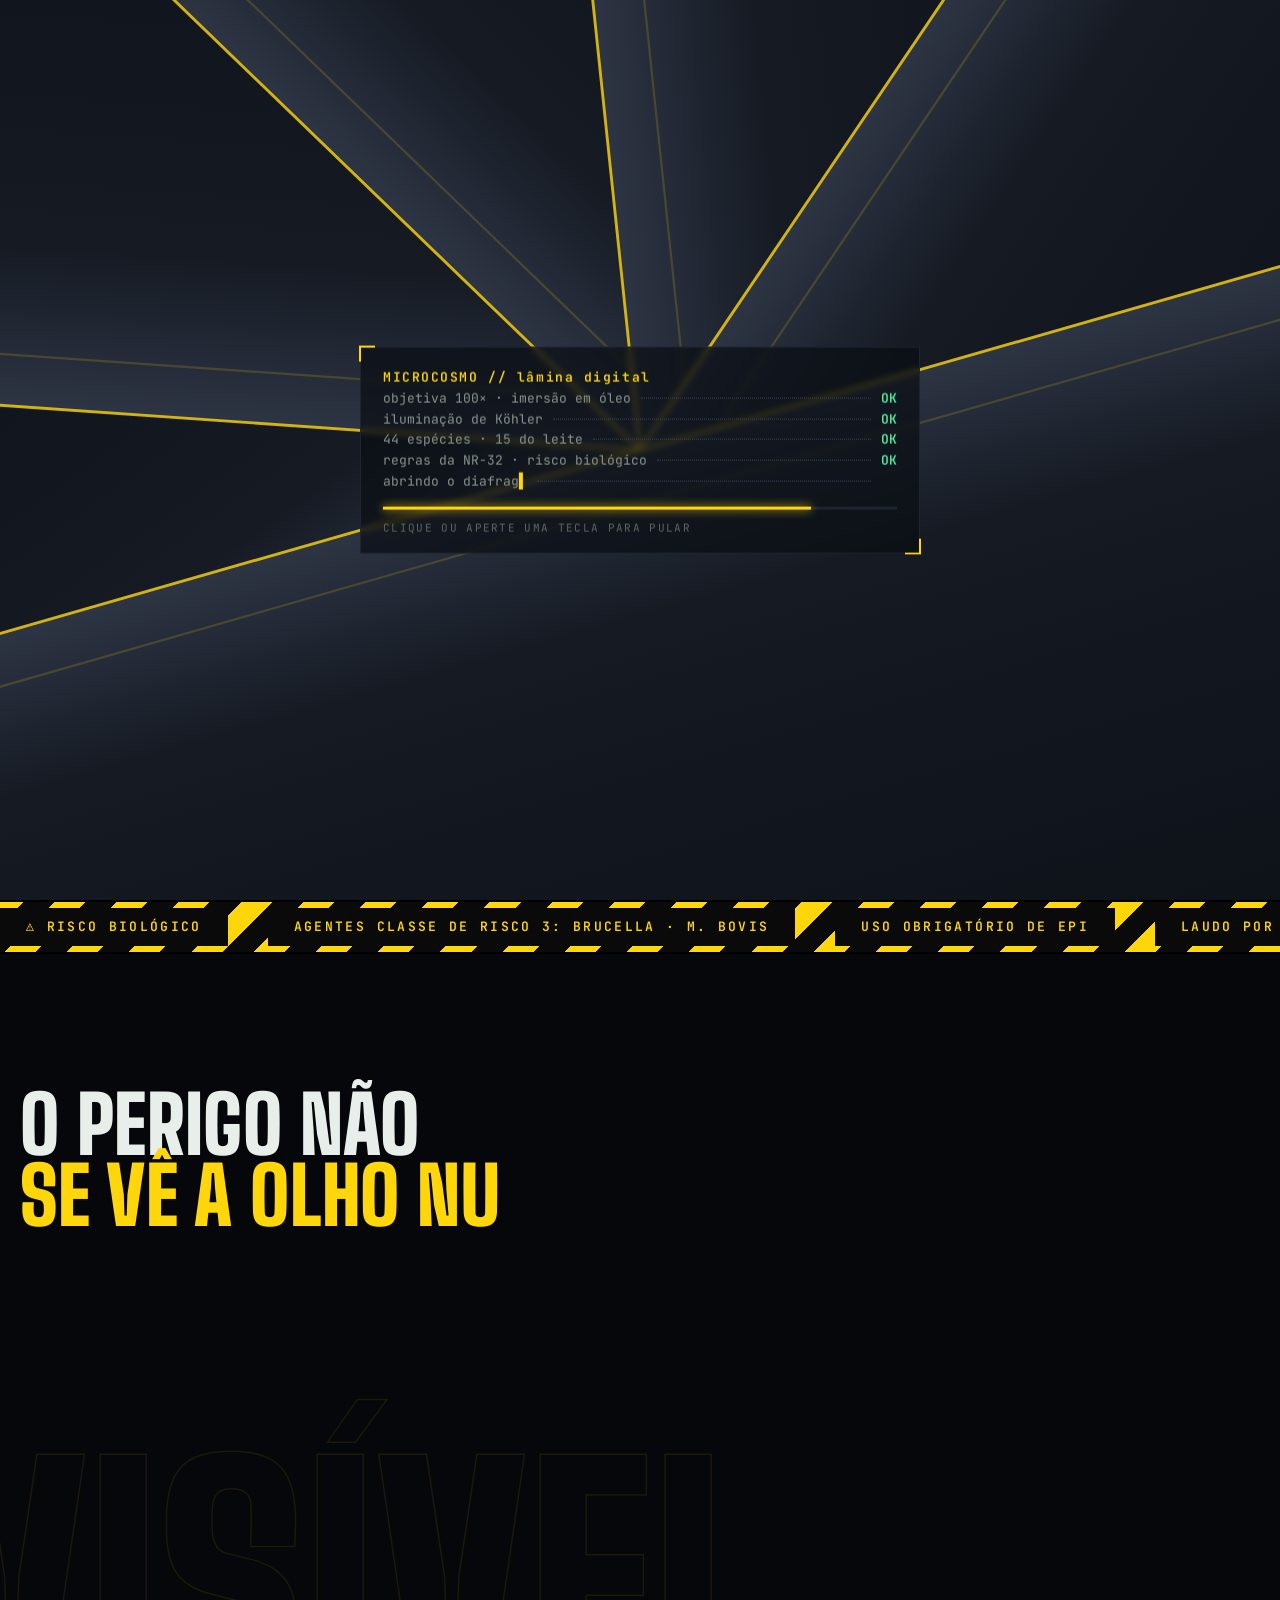
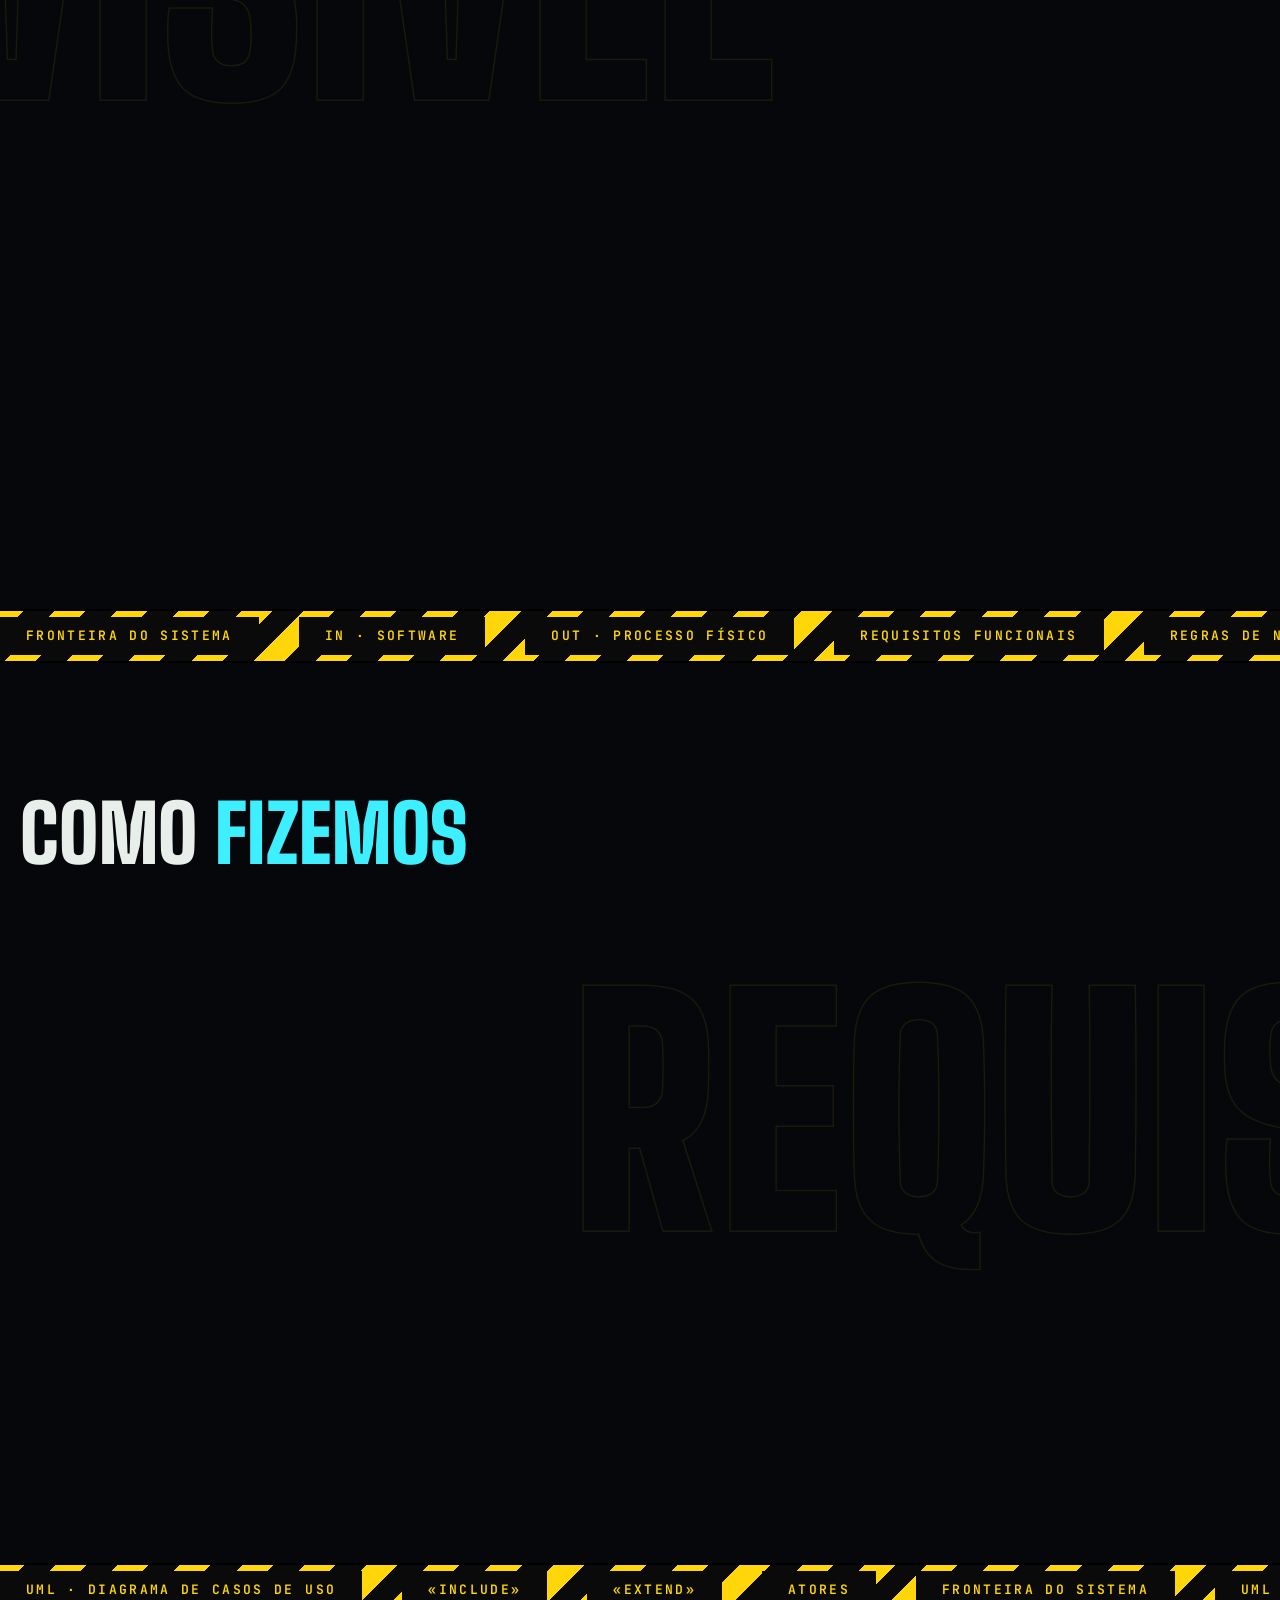
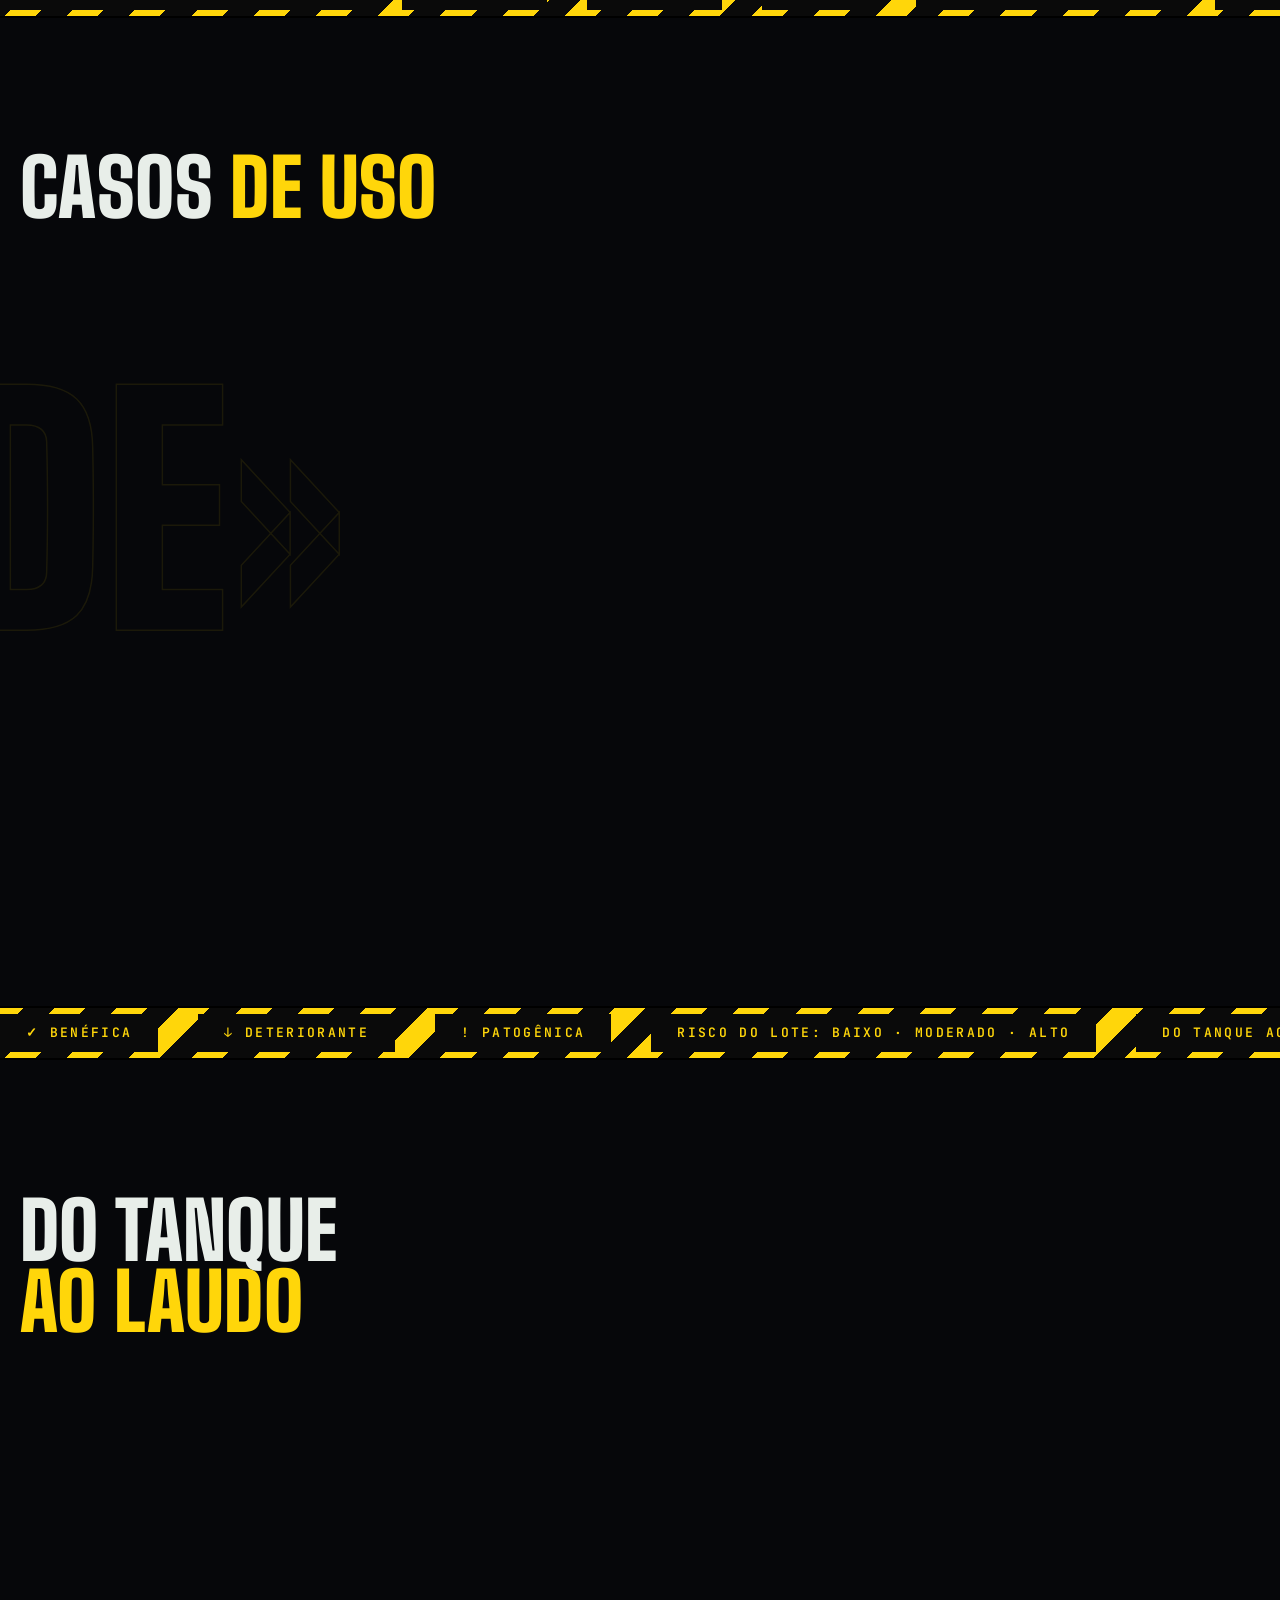
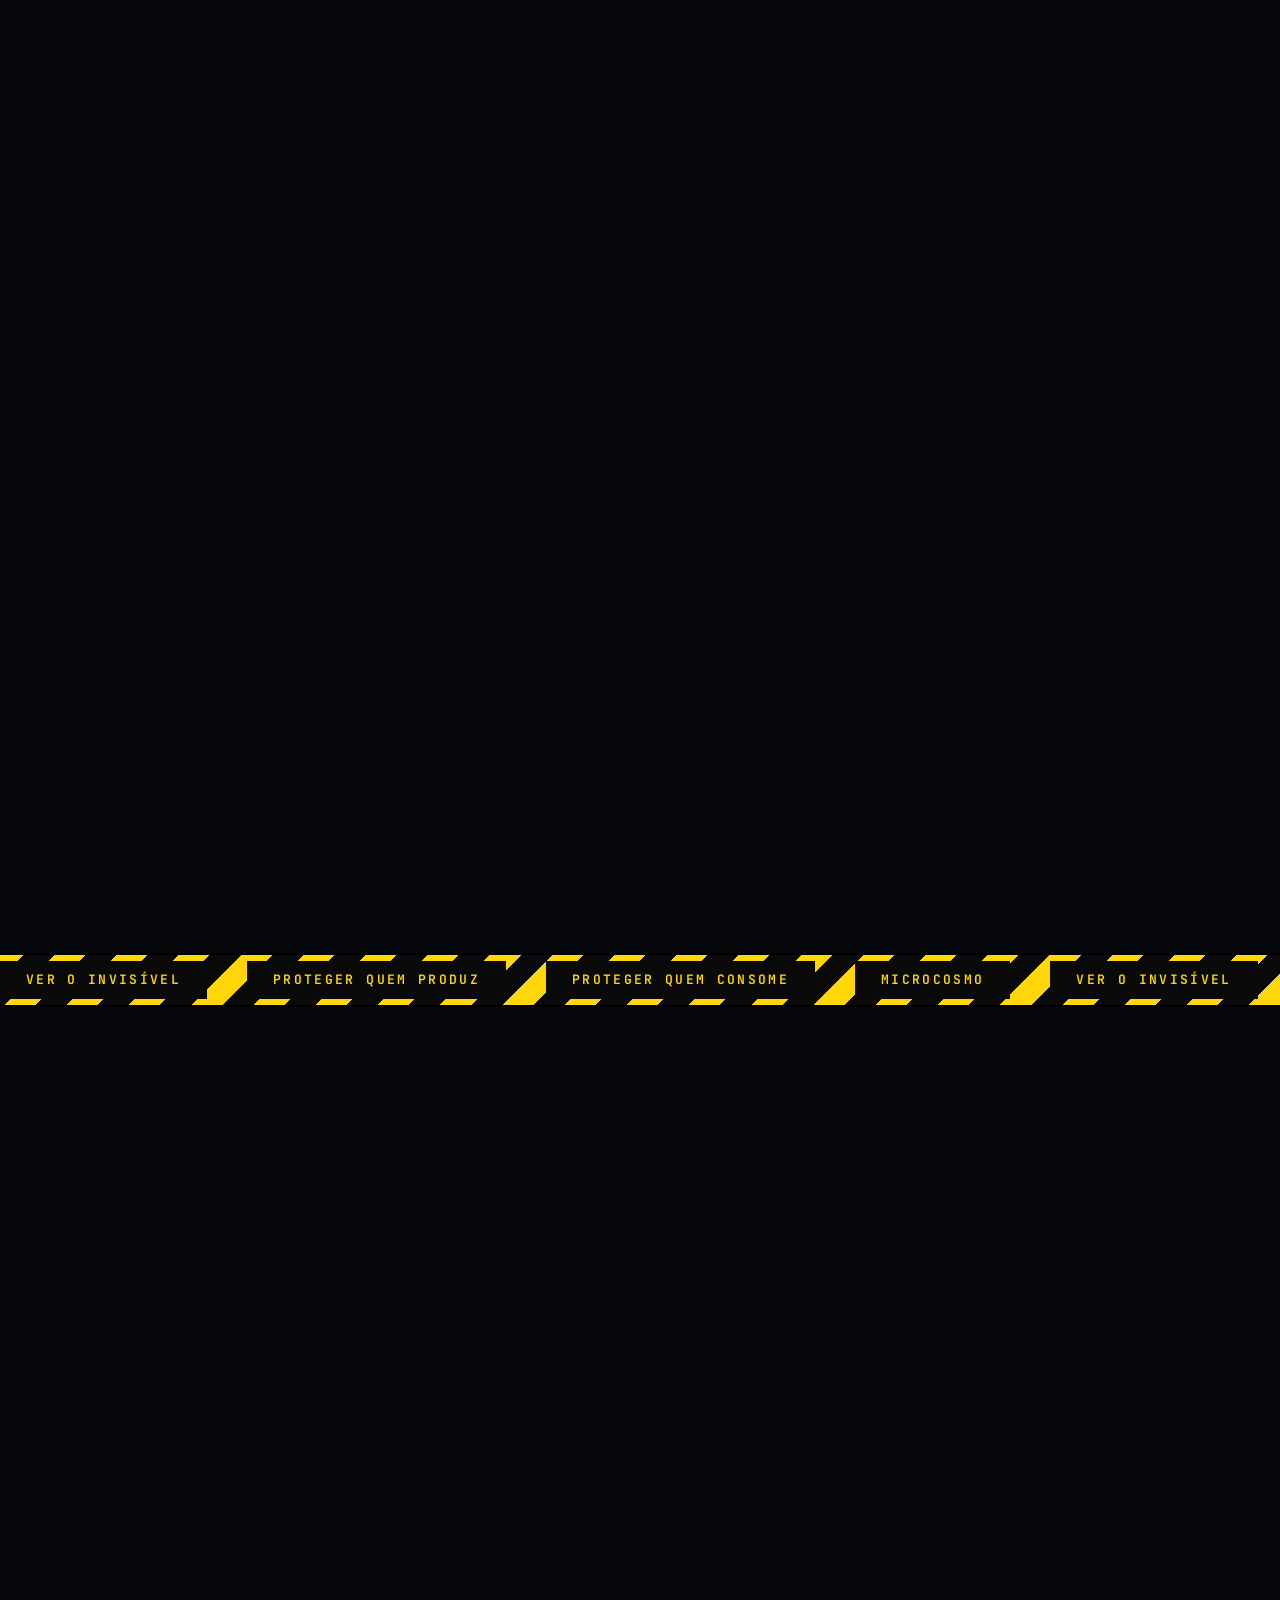
==== commit 6126f1b4: "Apresentação: mais motion graphics - Abertura com terminal de boot e diafragma de íris abrindo sobre" ====
--- a/apresentacao-feira/index.html
+++ b/apresentacao-feira/index.html
@@ -23,6 +23,8 @@
   --bad:#ff3d8b;         /* pathogen */
   --good:#4ff0a0;        /* beneficial */
   --spoil:#ffae1f;       /* spoilage */
+  --s-warm:#f03c84;      /* chart series: milk out of the fridge (validated pair, dark surface) */
+  --s-cold:#3a98e6;      /* chart series: refrigerated milk */
   --f-display:"Big Shoulders Display", Impact, "Arial Narrow", "Helvetica Neue Condensed", sans-serif;
   --f-body:"Chakra Petch", "Segoe UI", system-ui, sans-serif;
   --f-mono:"JetBrains Mono", ui-monospace, Consolas, monospace;
@@ -231,7 +233,17 @@
 .flow{ display:grid; grid-template-columns:repeat(6, minmax(0,1fr)); gap:0; margin-top:34px; position:relative; }
 .flow::before{ content:""; position:absolute; left:4%; right:4%; top:27px; height:2px; background:var(--line); }
 .flow .pkt{ position:absolute; top:22px; left:4%; width:12px; height:12px; background:var(--hazard); box-shadow:0 0 16px var(--hazard); }
-.anim .in .flow .pkt{ animation:packet 6s cubic-bezier(.6,0,.4,1) infinite; }
+.anim .in .flow .pkt{ animation:packet 6.5s linear infinite; }
+/* each station lights up the moment the packet reaches it (--t = arrival time) */
+.anim .in .flow .dot{ animation:steplit 6.5s linear infinite; animation-delay:var(--t, 0s); }
+@keyframes steplit{ 0%{ background:var(--hazard); color:#000; border-color:var(--hazard); box-shadow:0 0 26px rgba(255,214,10,.65); transform:scale(1.14); }
+                    16%, 100%{ background:var(--deep); color:var(--hazard); border-color:var(--line); box-shadow:none; transform:none; } }
+/* the decision cycles through its three outcomes */
+.anim .rot{ display:grid; justify-items:center; }
+.anim .rot .pill{ grid-area:1/1; opacity:0; animation:rotword 6s infinite; }
+.anim .rot .pill:nth-child(2){ animation-delay:2s; }
+.anim .rot .pill:nth-child(3){ animation-delay:4s; }
+@keyframes rotword{ 0%{ opacity:0; transform:translateY(9px); filter:blur(4px); } 5%, 30%{ opacity:1; transform:none; filter:none; } 36%, 100%{ opacity:0; transform:translateY(-9px); filter:blur(4px); } }
 @keyframes packet{ 0%{left:4%; opacity:0} 6%{opacity:1} 94%{opacity:1} 100%{left:calc(96% - 12px); opacity:0} }
 .step{ position:relative; padding:0 10px; text-align:center; min-width:0; }
 .step .dot{ width:56px; height:56px; margin:0 auto; display:grid; place-items:center; border:1px solid var(--line); background:var(--deep);
@@ -275,10 +287,121 @@
 .thanks .big{ font-family:var(--f-display); font-weight:900; font-size:clamp(34px, 4vw, 56px); text-transform:uppercase; line-height:1; }
 .qa{ font-family:var(--f-mono); font-size:13px; letter-spacing:.12em; text-transform:uppercase; padding:10px 14px; border:1px solid var(--cyan); color:var(--cyan); }
 .foot{ margin-top:40px; font-family:var(--f-mono); font-size:12px; color:var(--dim); letter-spacing:.06em; display:flex; flex-wrap:wrap; gap:8px 22px; }
+/* the manifesto stamps in word by word, and the block takes the hit */
+.anim .manifest [data-scramble]{ display:inline-block; opacity:0; transform:scale(1.7); filter:blur(10px);
+                                  transition:opacity .35s, transform .55s cubic-bezier(.2,.9,.25,1.25), filter .45s; transition-delay:calc(var(--i, 0) * 150ms + .1s); }
+.anim .in .manifest [data-scramble]{ opacity:1; transform:none; filter:none; }
+.anim .in .manifest{ animation:thump .45s 1.05s; }
+@keyframes thump{ 0%{ transform:none; } 20%{ transform:translate(-5px, 3px); } 40%{ transform:translate(4px, -2px); } 60%{ transform:translate(-2px, 1px); } 100%{ transform:none; } }
+
+/* ---------- motion: boot terminal + iris diaphragm opening ---------- */
+.boot{ position:fixed; inset:0; z-index:90; display:none; transition:opacity .35s; }
+html.booting{ overflow:hidden; }
+.booting .boot{ display:block; }
+.boot.done{ opacity:0; }
+.boot .iris{ position:absolute; inset:0; width:100%; height:100%; display:block; }
+.boot .blade{ fill:url(#irisGrad); stroke:rgba(255,214,10,.8); stroke-width:.45; }
+.boot .blade-l{ fill:none; stroke:rgba(255,214,10,.16); stroke-width:.35; }
+.boot-term{ position:absolute; left:50%; top:50%; width:min(560px, calc(100vw - 32px)); padding:20px 22px 16px; transform:translate(-50%, -50%);
+            font-family:var(--f-mono); font-size:13px; color:var(--dim); transition:opacity .3s, transform .3s; }
+.boot.opening .boot-term{ opacity:0; transform:translate(-50%, -50%) scale(.95); }
+.boot-term .ln{ display:flex; align-items:baseline; gap:10px; min-height:1.6em; white-space:nowrap; }
+.boot-term .ln span{ overflow:hidden; text-overflow:ellipsis; }
+.boot-term .ln i{ flex:1; min-width:12px; border-bottom:1px dotted #3a4456; transform:translateY(-4px); }
+.boot-term .ln b{ color:var(--good); font-weight:600; min-width:2ch; }
+.boot-term .ln.hd span{ color:var(--hazard); font-weight:600; letter-spacing:.12em; }
+.boot-term .ln.hd i{ border:0; }
+.boot-term .ln.cur span::after{ content:"▌"; color:var(--hazard); animation:blink .5s steps(2) infinite; }
+.boot-bar{ height:3px; margin-top:14px; background:var(--line); }
+.boot-bar i{ display:block; width:0; height:100%; background:var(--hazard); box-shadow:0 0 10px var(--hazard); transition:width .2s; }
+.boot-skip{ margin-top:10px; font-size:11px; letter-spacing:.12em; text-transform:uppercase; color:#5d6862; }
+/* cover title: letters drop into place after the iris opens */
+.anim .title .ch{ display:inline-block; opacity:0; transform:translateY(-.45em) scaleY(1.8); transform-origin:50% 0; filter:blur(10px);
+                  transition:opacity .45s, transform .8s cubic-bezier(.2,1.5,.4,1), filter .5s; transition-delay:calc(var(--i) * 60ms + .1s); }
+.anim .in .title .ch{ opacity:1; transform:none; filter:none; }
+
+/* ---------- motion: plane number flashes on every change of plane ---------- */
+.pflash{ position:fixed; inset:0; z-index:42; display:none; place-content:center; justify-items:center; pointer-events:none; text-align:center; }
+.pflash.go{ display:grid; }
+.pflash b{ font-family:var(--f-display); font-weight:900; font-size:clamp(170px, 34vw, 540px); line-height:.8; color:transparent;
+           -webkit-text-stroke:2px var(--hazard); animation:pfnum 1.05s cubic-bezier(.2,.7,.2,1) both; }
+.pflash span{ margin-top:16px; font-family:var(--f-mono); font-size:clamp(13px, 1.4vw, 18px); letter-spacing:.4em; text-transform:uppercase; color:var(--ink);
+              animation:pfname 1.05s cubic-bezier(.2,.7,.2,1) both; }
+@keyframes pfnum{ 0%{ opacity:0; transform:scale(1.35); filter:blur(14px); }
+                  18%{ opacity:.85; transform:scale(1); filter:none; text-shadow:-7px 0 rgba(62,240,255,.75), 7px 0 rgba(255,61,139,.75); }
+                  28%{ text-shadow:none; } 70%{ opacity:.5; } 100%{ opacity:0; transform:scale(.94); } }
+@keyframes pfname{ 0%, 10%{ opacity:0; letter-spacing:1em; } 32%{ opacity:1; letter-spacing:.4em; } 75%{ opacity:1; } 100%{ opacity:0; } }
+
+/* ---------- motion: giant outline word behind each plane, drifting with the scroll ---------- */
+.plane > .wrap{ position:relative; z-index:1; }
+.bigword{ position:absolute; left:-2vw; top:50%; z-index:0; pointer-events:none; user-select:none; white-space:nowrap;
+          font-family:var(--f-display); font-weight:900; text-transform:uppercase; line-height:.8; font-size:clamp(150px, 24vw, 440px);
+          color:transparent; -webkit-text-stroke:1.5px rgba(255,214,10,.085); transform:translate3d(calc(var(--bx, 0) * 1px), -50%, 0); }
+.bigword.r{ left:auto; right:-2vw; }
+
+/* ---------- motion: growth curve (why waiting days for the result is too late) ---------- */
+.evidence{ display:grid; grid-template-columns:minmax(0,1.2fr) minmax(0,1fr); gap:14px; margin-top:22px; align-items:stretch; }
+.evidence .stats{ grid-template-columns:repeat(2, minmax(0,1fr)); margin-top:0; }
+.chart{ margin:0; padding:16px 18px 14px; min-width:0; display:flex; flex-direction:column; gap:10px; }
+.chart-head{ display:flex; flex-wrap:wrap; align-items:center; gap:8px 12px; }
+.chart-head .k{ flex:1; min-width:0; font-family:var(--f-mono); font-size:12px; letter-spacing:.14em; text-transform:uppercase; color:var(--cyan); }
+.gstat{ font-family:var(--f-mono); font-size:11px; letter-spacing:.06em; padding:4px 8px; border:1px solid var(--line); color:var(--dim); font-variant-numeric:tabular-nums; }
+.gstat.alert{ background:var(--bad); border-color:var(--bad); color:#000; font-weight:600; }
+.anim .gstat.alert{ animation:blink .18s steps(2) 4; }
+.replay{ width:30px; height:30px; display:grid; place-items:center; padding:0; border:1px solid var(--line); background:transparent; cursor:pointer; font-size:15px; }
+.replay:hover{ border-color:var(--hazard); color:var(--hazard); }
+.legend{ display:flex; flex-wrap:wrap; gap:6px 16px; font-family:var(--f-mono); font-size:11px; color:var(--dim); letter-spacing:.04em; }
+.legend span{ display:inline-flex; align-items:center; gap:7px; }
+.sw{ display:inline-block; width:16px; height:2px; flex:none; }
+.sw.warm{ background:var(--s-warm); }
+.sw.cold{ background:var(--s-cold); }
+.sw.lim{ height:0; border-top:2px dashed var(--hazard); }
+.plot{ position:relative; outline-offset:4px; }
+.plot svg{ display:block; width:100%; height:auto; overflow:visible; touch-action:pan-y; }
+.plot .grid{ stroke:var(--line); stroke-width:1; }
+.plot .base{ stroke:#323c4e; stroke-width:1; }
+.plot .ax{ font-family:var(--f-mono); font-size:11px; fill:var(--dim); }
+.plot .lim{ stroke:var(--hazard); stroke-width:1.5; stroke-dasharray:6 5; }
+.anim .plot .lim.hit{ animation:limhit .9s steps(2) 1; }
+@keyframes limhit{ 0%, 100%{ stroke-width:1.5; } 25%, 75%{ stroke-width:4; opacity:.5; } }
+.plot .ln{ fill:none; stroke-width:2; stroke-linejoin:round; stroke-linecap:round; }
+.plot .ln.warm{ stroke:var(--s-warm); }
+.plot .ln.cold{ stroke:var(--s-cold); }
+.plot .hd{ stroke:var(--deep); stroke-width:2; }
+.plot .hd.warm{ fill:var(--s-warm); }
+.plot .hd.cold{ fill:var(--s-cold); }
+.plot .val{ font-family:var(--f-mono); font-size:12px; font-weight:600; fill:var(--ink); paint-order:stroke; stroke:var(--deep); stroke-width:4px; stroke-linejoin:round; }
+.plot .end{ opacity:0; transition:opacity .5s; }
+.plot .end.on{ opacity:1; }
+.plot .ax.end{ fill:var(--ink); }
+.plot .crossv{ stroke:var(--bad); stroke-width:1; stroke-dasharray:3 3; }
+.plot .ring{ fill:none; stroke:var(--bad); stroke-width:2; transform-box:fill-box; transform-origin:center; }
+.anim .plot .ring{ animation:ringp 1.6s ease-out infinite; }
+@keyframes ringp{ 0%{ transform:scale(.6); opacity:1; } 100%{ transform:scale(2.6); opacity:0; } }
+.plot .xh{ stroke:var(--dim); stroke-width:1; }
+.tip{ position:absolute; top:6px; left:0; z-index:2; display:grid; gap:4px; padding:8px 10px; pointer-events:none; white-space:nowrap;
+      background:rgba(6,7,10,.95); border:1px solid var(--line); font-family:var(--f-mono); font-size:11px; color:var(--dim); }
+.tip[hidden]{ display:none; }
+.tip .t{ color:var(--dim); letter-spacing:.06em; }
+.tip span{ display:flex; align-items:center; gap:7px; }
+.tip strong{ color:var(--ink); font-size:13px; font-weight:600; min-width:6ch; }
+.chart figcaption{ font-size:13px; color:var(--dim); line-height:1.4; }
+.sr{ position:absolute; width:1px; height:1px; padding:0; margin:-1px; overflow:hidden; clip:rect(0 0 0 0); white-space:nowrap; border:0; }
+
+/* ---------- motion: UML — signals travel the associations, use cases light up in order ---------- */
+.uml .pulses{ display:none; }
+.anim .uml .pulses{ display:inline; opacity:0; transition:opacity .6s 1.8s; }
+.anim .in .uml .pulses{ opacity:1; }
+.uml .pulse{ fill:var(--cyan); }
+.uml .pulse.d{ fill:var(--hazard); }
+.anim .in .uml .uc{ animation:ucglow 8s ease-in-out infinite; animation-delay:calc(1.8s + var(--k, 0) * 1s); }
+.anim .in .uml .uc.key{ animation-name:ucglowkey; }
+@keyframes ucglow{ 0%, 14%, 100%{ fill:rgba(62,240,255,.07); stroke-width:1.5; } 6%{ fill:rgba(62,240,255,.26); stroke-width:3; } }
+@keyframes ucglowkey{ 0%, 14%, 100%{ fill:rgba(255,61,139,.10); stroke-width:1.5; } 6%{ fill:rgba(255,61,139,.34); stroke-width:3; } }
 
 /* ---------- small screens ---------- */
 @media (max-width: 980px){
-  #capa .wrap, .split, .scope, .reqs, .demo, .value, .uml-notes{ grid-template-columns:minmax(0,1fr); }
+  #capa .wrap, .split, .scope, .reqs, .demo, .value, .uml-notes, .evidence{ grid-template-columns:minmax(0,1fr); }
   .split .arrow{ transform:rotate(90deg); justify-self:center; }
   .stats{ grid-template-columns:repeat(2, minmax(0,1fr)); }
   .flow{ grid-template-columns:repeat(2, minmax(0,1fr)); gap:26px 0; }
@@ -292,6 +415,7 @@
   .hud .where{ display:none; }
   .plane{ min-height:auto; padding-block:84px 56px; }
   .shots{ grid-template-columns:1fr; }
+  .chart{ padding:14px 12px 12px; }
 }
 @media (prefers-reduced-motion: reduce){
   .fx-grain, .hazard .track, .ocular::before, .hud .brand i{ animation:none; }
@@ -308,6 +432,20 @@
 <div class="fx fx-focus" aria-hidden="true"></div>
 <div class="fx fx-sweep" aria-hidden="true"></div>
 <div class="progress" id="progress" aria-hidden="true"></div>
+<div class="pflash" id="pflash" aria-hidden="true"><b id="pfNum">01</b><span id="pfName">Capa</span></div>
+
+<!-- opening: the slide loads in a terminal, then the microscope's iris diaphragm opens -->
+<div class="boot" id="boot" aria-hidden="true">
+  <svg class="iris" viewBox="-100 -100 200 200" preserveAspectRatio="xMidYMid slice">
+    <defs><linearGradient id="irisGrad" x1="0" y1="0" x2="0" y2="1"><stop offset="0" stop-color="#2d3443"/><stop offset=".06" stop-color="#151a23"/><stop offset=".3" stop-color="#0b0e14"/><stop offset="1" stop-color="#06070a"/></linearGradient></defs>
+    <g id="irisG"></g>
+  </svg>
+  <div class="boot-term frame">
+    <div id="bootLog"></div>
+    <div class="boot-bar"><i id="bootBar"></i></div>
+    <div class="boot-skip">clique ou aperte uma tecla para pular</div>
+  </div>
+</div>
 
 <header class="hud">
   <div class="brand"><i></i>Microcosmo</div>
@@ -324,10 +462,11 @@
 
 <!-- ============ PLANO 01 · CAPA ============ -->
 <section class="plane" id="capa" data-name="Capa" data-um="100" data-budget="0:30">
+  <div class="bigword r" aria-hidden="true">Leite cru</div>
   <div class="wrap">
     <div>
       <div class="idx" data-reveal><span><b>Plano 01</b> / 06</span><span>100 <span class="um">µm</span></span><span>Feira Tecnológica · Pitch técnico</span></div>
-      <h1 class="title" style="margin-top:18px"><span class="glitch" id="mainTitle" data-text="MICROCOSMO">MICROCOSMO</span></h1>
+      <h1 class="title" style="margin-top:18px" aria-label="Microcosmo"><span class="glitch" id="mainTitle" data-text="MICROCOSMO">MICROCOSMO</span></h1>
       <p class="sub words" data-split>Um microscópio digital que <em>vê o invisível</em> no leite antes que ele chegue à mesa.</p>
       <div class="chips" data-reveal style="--d:.5s">
         <span class="chip nr"><span class="todo" data-todo="nr">NR-32</span> · risco biológico</span>
@@ -356,6 +495,7 @@
 
 <!-- ============ PLANO 02 · PROBLEMA ============ -->
 <section class="plane" id="problema" data-name="O problema real" data-um="250" data-budget="1:00">
+  <div class="bigword" aria-hidden="true">Invisível</div>
   <div class="wrap">
     <div class="idx" data-reveal><span><b>Plano 02</b> / 06</span><span>250 <span class="um">µm</span></span><span class="speaker">Fala → <b class="todo">Integrante 1</b></span></div>
     <h2 style="margin-top:18px"><span data-scramble>O perigo não</span><br><span data-scramble style="color:var(--hazard)">se vê a olho nu</span></h2>
@@ -375,11 +515,31 @@
       </div>
     </div>
 
-    <div class="stats">
-      <div class="stat frame" data-reveal style="--d:.1s"><div class="n" data-count="300">0</div><div class="u">mil UFC/mL</div><p>limite de bactérias no leite cru refrigerado (IN 76/2018, MAPA)</p></div>
-      <div class="stat frame" data-reveal style="--d:.2s"><div class="n" data-count="500">0</div><div class="u">mil células/mL</div><p>limite de células somáticas — acima disso, sinal de mastite no rebanho</p></div>
-      <div class="stat frame red" data-reveal style="--d:.3s"><div class="n">72 h</div><div class="u">até o resultado</div><p>uma contagem tradicional em placa precisa de dias de incubação</p></div>
-      <div class="stat frame red" data-reveal style="--d:.4s"><div class="n">Classe 3</div><div class="u">risco biológico</div><p>Brucella e M. bovis: zoonoses que podem infectar quem manipula as amostras</p></div>
+    <div class="evidence">
+      <figure class="chart frame" id="growth" data-reveal style="--d:.1s">
+        <div class="chart-head">
+          <span class="k">Bactérias no leite cru × tempo</span>
+          <span class="gstat" id="growthStatus">t = 0,0 h · dentro do limite</span>
+          <button class="replay" id="growthReplay" type="button" title="Repetir a animação do gráfico" aria-label="Repetir a animação do gráfico">↻</button>
+        </div>
+        <div class="legend">
+          <span><i class="sw warm"></i>fora da refrigeração · 25 °C</span>
+          <span><i class="sw cold"></i>refrigerado · 4 °C</span>
+          <span><i class="sw lim"></i>limite IN 76 · 300 mil UFC/mL</span>
+        </div>
+        <div class="plot" id="growthPlot" tabindex="0" aria-describedby="growthCap">
+          <svg id="growthSvg" role="img" aria-label="Gráfico de linhas: contagem de bactérias em UFC/mL, em escala logarítmica, ao longo de 12 horas. Fora da refrigeração a curva cruza o limite de 300 mil por volta de 5,2 horas e chega perto de 10 milhões; refrigerado, sobe de 10 mil para cerca de 23 mil."></svg>
+          <div class="tip" id="growthTip" hidden></div>
+        </div>
+        <figcaption id="growthCap">Curva ilustrativa (crescimento logístico) a partir de 10 mil UFC/mL. Fora da geladeira, o leite passa do limite em cerca de 5 horas — uma contagem em placa leva 72 h para dizer isso.</figcaption>
+        <table class="sr" id="growthTable"><caption>Contagem ilustrativa de bactérias no leite cru, em UFC/mL</caption></table>
+      </figure>
+      <div class="stats">
+        <div class="stat frame" data-reveal style="--d:.2s"><div class="n" data-count="300">0</div><div class="u">mil UFC/mL</div><p>limite de bactérias no leite cru refrigerado (IN 76/2018, MAPA)</p></div>
+        <div class="stat frame" data-reveal style="--d:.3s"><div class="n" data-count="500">0</div><div class="u">mil células/mL</div><p>limite de células somáticas — acima disso, sinal de mastite no rebanho</p></div>
+        <div class="stat frame red" data-reveal style="--d:.4s"><div class="n">72 h</div><div class="u">até o resultado</div><p>uma contagem tradicional em placa precisa de dias de incubação</p></div>
+        <div class="stat frame red" data-reveal style="--d:.5s"><div class="n">Classe 3</div><div class="u">risco biológico</div><p>Brucella e M. bovis: zoonoses que podem infectar quem manipula as amostras</p></div>
+      </div>
     </div>
     <div class="impact" data-reveal style="--d:.5s">
       <span>Se nada for feito →</span><span>surtos de intoxicação</span><span>recall e multas</span><span>interdição pela inspeção</span><span>parada de linha</span><span>trabalhador infectado</span>
@@ -394,6 +554,7 @@
 
 <!-- ============ PLANO 03 · ENGENHARIA ============ -->
 <section class="plane" id="engenharia" data-name="Como fizemos" data-um="400" data-budget="1:00">
+  <div class="bigword r" aria-hidden="true">Requisitos</div>
   <div class="wrap">
     <div class="idx" data-reveal><span><b>Plano 03</b> / 06</span><span>400 <span class="um">µm</span></span><span class="speaker">Fala → <b class="todo">Integrante 2</b></span></div>
     <h2 style="margin-top:18px"><span data-scramble>Como</span> <span data-scramble style="color:var(--cyan)">fizemos</span></h2>
@@ -471,6 +632,7 @@
 
 <!-- ============ PLANO 04 · UML ============ -->
 <section class="plane" id="uml" data-name="Arquitetura UML" data-um="550" data-budget="1:00">
+  <div class="bigword" aria-hidden="true">«include»</div>
   <div class="wrap">
     <div class="idx" data-reveal><span><b>Plano 04</b> / 06</span><span>550 <span class="um">µm</span></span><span class="speaker">Fala → <b class="todo">Integrante 3</b></span></div>
     <h2 style="margin-top:18px"><span data-scramble>Casos</span> <span data-scramble style="color:var(--hazard)">de uso</span></h2>
@@ -499,31 +661,43 @@
         </g>
 
         <!-- associations -->
-        <path class="assoc draw" pathLength="1" d="M108 255 L262 92" style="--d:.5s"/>
-        <path class="assoc draw" pathLength="1" d="M108 268 L262 210" style="--d:.55s"/>
-        <path class="assoc draw" pathLength="1" d="M108 290 L262 420" style="--d:.6s"/>
-        <path class="assoc draw" pathLength="1" d="M892 170 L744 120" style="--d:.65s"/>
-        <path class="assoc draw" pathLength="1" d="M892 418 L744 470" style="--d:.7s"/>
+        <path id="ua1" class="assoc draw" pathLength="1" d="M108 255 L262 92" style="--d:.5s"/>
+        <path id="ua2" class="assoc draw" pathLength="1" d="M108 268 L262 210" style="--d:.55s"/>
+        <path id="ua3" class="assoc draw" pathLength="1" d="M108 290 L262 420" style="--d:.6s"/>
+        <path id="ua4" class="assoc draw" pathLength="1" d="M892 170 L744 120" style="--d:.65s"/>
+        <path id="ua5" class="assoc draw" pathLength="1" d="M892 418 L744 470" style="--d:.7s"/>
 
         <!-- use cases -->
-        <g class="pop" style="--d:.4s"><ellipse class="uc" cx="350" cy="80" rx="112" ry="30"/><text x="350" y="86" text-anchor="middle" font-size="16">Registrar lote</text></g>
-        <g class="pop" style="--d:.45s"><ellipse class="uc" cx="350" cy="210" rx="112" ry="30"/><text x="350" y="216" text-anchor="middle" font-size="16">Analisar amostra</text></g>
-        <g class="pop" style="--d:.5s"><ellipse class="uc" cx="610" cy="210" rx="120" ry="30"/><text x="610" y="216" text-anchor="middle" font-size="16">Identificar microrganismo</text></g>
-        <g class="pop" style="--d:.55s"><ellipse class="uc" cx="610" cy="330" rx="120" ry="30"/><text x="610" y="336" text-anchor="middle" font-size="16">Classificar risco à saúde</text></g>
-        <g class="pop" style="--d:.6s"><ellipse class="uc" cx="350" cy="330" rx="112" ry="30"/><text x="350" y="336" text-anchor="middle" font-size="16">Isolar em placa</text></g>
-        <g class="pop" style="--d:.65s"><ellipse class="uc" cx="350" cy="440" rx="112" ry="30"/><text x="350" y="446" text-anchor="middle" font-size="16">Emitir laudo do lote</text></g>
-        <g class="pop" style="--d:.7s"><ellipse class="uc" cx="630" cy="120" rx="118" ry="30"/><text x="630" y="126" text-anchor="middle" font-size="16">Aprovar / reprovar lote</text></g>
-        <g class="pop" style="--d:.75s"><ellipse class="uc key" cx="630" cy="470" rx="118" ry="30"/><text x="630" y="476" text-anchor="middle" font-size="16">Notificar zoonose</text></g>
+        <g class="pop" style="--d:.4s"><ellipse class="uc" cx="350" cy="80" style="--k:0" rx="112" ry="30"/><text x="350" y="86" text-anchor="middle" font-size="16">Registrar lote</text></g>
+        <g class="pop" style="--d:.45s"><ellipse class="uc" cx="350" cy="210" style="--k:1" rx="112" ry="30"/><text x="350" y="216" text-anchor="middle" font-size="16">Analisar amostra</text></g>
+        <g class="pop" style="--d:.5s"><ellipse class="uc" cx="610" cy="210" style="--k:2" rx="120" ry="30"/><text x="610" y="216" text-anchor="middle" font-size="16">Identificar microrganismo</text></g>
+        <g class="pop" style="--d:.55s"><ellipse class="uc" cx="610" cy="330" style="--k:3" rx="120" ry="30"/><text x="610" y="336" text-anchor="middle" font-size="16">Classificar risco à saúde</text></g>
+        <g class="pop" style="--d:.6s"><ellipse class="uc" cx="350" cy="330" style="--k:4" rx="112" ry="30"/><text x="350" y="336" text-anchor="middle" font-size="16">Isolar em placa</text></g>
+        <g class="pop" style="--d:.65s"><ellipse class="uc" cx="350" cy="440" style="--k:5" rx="112" ry="30"/><text x="350" y="446" text-anchor="middle" font-size="16">Emitir laudo do lote</text></g>
+        <g class="pop" style="--d:.7s"><ellipse class="uc" cx="630" cy="120" style="--k:6" rx="118" ry="30"/><text x="630" y="126" text-anchor="middle" font-size="16">Aprovar / reprovar lote</text></g>
+        <g class="pop" style="--d:.75s"><ellipse class="uc key" cx="630" cy="470" style="--k:7" rx="118" ry="30"/><text x="630" y="476" text-anchor="middle" font-size="16">Notificar zoonose</text></g>
 
         <!-- «include» / «extend» -->
-        <path class="dep draw" pathLength="1" d="M462 210 L488 210" marker-end="url(#arr)" style="--d:.9s"/>
+        <path id="ud1" class="dep draw" pathLength="1" d="M462 210 L488 210" marker-end="url(#arr)" style="--d:.9s"/>
         <text class="lbl pop" x="476" y="180" text-anchor="middle" style="--d:1s">«include»</text>
-        <path class="dep draw" pathLength="1" d="M610 240 L610 298" marker-end="url(#arr)" style="--d:1s"/>
+        <path id="ud2" class="dep draw" pathLength="1" d="M610 240 L610 298" marker-end="url(#arr)" style="--d:1s"/>
         <text class="lbl pop" x="620" y="276" style="--d:1.1s">«include»</text>
-        <path class="dep draw" pathLength="1" d="M350 300 L350 242" marker-end="url(#arr)" style="--d:1.1s"/>
+        <path id="ud3" class="dep draw" pathLength="1" d="M350 300 L350 242" marker-end="url(#arr)" style="--d:1.1s"/>
         <text class="lbl pop" x="360" y="276" style="--d:1.2s">«extend»</text>
-        <path class="dep draw" pathLength="1" d="M512 470 L464 450" marker-end="url(#arr)" style="--d:1.2s"/>
+        <path id="ud4" class="dep draw" pathLength="1" d="M512 470 L464 450" marker-end="url(#arr)" style="--d:1.2s"/>
         <text class="lbl pop" x="420" y="524" style="--d:1.3s">«extend» [Brucella ou M. bovis]</text>
+        <!-- signals travelling the links -->
+        <g class="pulses" aria-hidden="true">
+          <circle class="pulse" r="3.5"><animateMotion dur="2.2s" begin="0s" repeatCount="indefinite"><mpath href="#ua1"/></animateMotion></circle>
+          <circle class="pulse" r="3.5"><animateMotion dur="2.2s" begin=".5s" repeatCount="indefinite"><mpath href="#ua2"/></animateMotion></circle>
+          <circle class="pulse" r="3.5"><animateMotion dur="2.2s" begin="1s" repeatCount="indefinite"><mpath href="#ua3"/></animateMotion></circle>
+          <circle class="pulse" r="3.5"><animateMotion dur="2.2s" begin=".3s" repeatCount="indefinite"><mpath href="#ua4"/></animateMotion></circle>
+          <circle class="pulse" r="3.5"><animateMotion dur="2.2s" begin=".8s" repeatCount="indefinite"><mpath href="#ua5"/></animateMotion></circle>
+          <circle class="pulse d" r="3"><animateMotion dur="1.2s" begin="0s" repeatCount="indefinite"><mpath href="#ud1"/></animateMotion></circle>
+          <circle class="pulse d" r="3"><animateMotion dur="1.2s" begin=".4s" repeatCount="indefinite"><mpath href="#ud2"/></animateMotion></circle>
+          <circle class="pulse d" r="3"><animateMotion dur="1.2s" begin=".8s" repeatCount="indefinite"><mpath href="#ud3"/></animateMotion></circle>
+          <circle class="pulse d" r="3"><animateMotion dur="1.2s" begin=".2s" repeatCount="indefinite"><mpath href="#ud4"/></animateMotion></circle>
+        </g>
       </svg>
     </div>
     <div class="uml-notes">
@@ -541,6 +715,7 @@
 
 <!-- ============ PLANO 05 · APLICAÇÃO ============ -->
 <section class="plane" id="aplicacao" data-name="Aplicação prática" data-um="720" data-budget="1:30">
+  <div class="bigword r" aria-hidden="true">Laudo</div>
   <div class="wrap">
     <div class="idx" data-reveal><span><b>Plano 05</b> / 06</span><span>720 <span class="um">µm</span></span><span class="speaker">Fala → <b class="todo">Integrante 4</b></span></div>
     <h2 style="margin-top:18px"><span data-scramble>Do tanque</span><br><span data-scramble style="color:var(--hazard)">ao laudo</span></h2>
@@ -548,12 +723,12 @@
 
     <div class="flow" data-reveal>
       <span class="pkt" aria-hidden="true"></span>
-      <div class="step"><div class="dot">1</div><h4>Recepção</h4><p>Amostra coletada do caminhão-tanque</p></div>
-      <div class="step"><div class="dot">2</div><h4>Lâmina</h4><p>Foco em 4 planos, de 100 a 720 <span class="um">µm</span></p></div>
-      <div class="step"><div class="dot">3</div><h4>Captura</h4><p>Pipeta segura o microrganismo por 5 s</p></div>
-      <div class="step"><div class="dot">4</div><h4>Classifica</h4><div class="pills"><span class="pill g">✓ benéfica</span><span class="pill s">↓ deteriorante</span><span class="pill b">! patogênica</span></div></div>
-      <div class="step"><div class="dot">5</div><h4>Laudo</h4><p>Risco do lote e causa provável: mastite, falha de higiene, refrigeração</p></div>
-      <div class="step"><div class="dot">6</div><h4>Decisão</h4><p>Liberar · pasteurizar sob controle · descartar e notificar</p></div>
+      <div class="step"><div class="dot" style="--t:.27s">1</div><h4>Recepção</h4><p>Amostra coletada do caminhão-tanque</p></div>
+      <div class="step"><div class="dot" style="--t:1.46s">2</div><h4>Lâmina</h4><p>Foco em 4 planos, de 100 a 720 <span class="um">µm</span></p></div>
+      <div class="step"><div class="dot" style="--t:2.65s">3</div><h4>Captura</h4><p>Pipeta segura o microrganismo por 5 s</p></div>
+      <div class="step"><div class="dot" style="--t:3.85s">4</div><h4>Classifica</h4><div class="pills"><span class="pill g">✓ benéfica</span><span class="pill s">↓ deteriorante</span><span class="pill b">! patogênica</span></div></div>
+      <div class="step"><div class="dot" style="--t:5.04s">5</div><h4>Laudo</h4><p>Risco do lote e causa provável: mastite, falha de higiene, refrigeração</p></div>
+      <div class="step"><div class="dot" style="--t:6.23s">6</div><h4>Decisão</h4><div class="pills rot"><span class="pill g">✓ liberar</span><span class="pill s">↓ pasteurizar sob controle</span><span class="pill b">! descartar e notificar</span></div></div>
     </div>
 
     <div class="demo">
@@ -591,6 +766,7 @@
 
 <!-- ============ PLANO 06 · ENCERRAMENTO ============ -->
 <section class="plane" id="fim" data-name="Encerramento" data-um="900" data-budget="0:30">
+  <div class="bigword" aria-hidden="true">Obrigado</div>
   <div class="wrap">
     <div class="idx" data-reveal><span><b>Plano 06</b> / 06</span><span>900 <span class="um">µm</span> · fundo da lâmina</span><span class="speaker">Fala → <b>todos</b></span></div>
     <h2 class="manifest" style="margin-top:22px">
@@ -618,6 +794,10 @@
   if(!reduce) document.documentElement.classList.add('anim');
   const planes = Array.from(document.querySelectorAll('.plane'));
   let bgFocusKick = 0; // background microbes blur for a moment on each plane change
+  const html = document.documentElement, NS = 'http://www.w3.org/2000/svg';
+  // the opening sequence plays on a fresh load; planes wait for it before revealing
+  let booting = !reduce && scrollY < 10 && !location.hash, skipBoot = ()=>{};
+  const pendingEnter = new Set();
 
   // ---------- split paragraphs into words for the staggered reveal ----------
   document.querySelectorAll('[data-split]').forEach(p=>{
@@ -635,6 +815,13 @@
     walk(p);
     p.querySelectorAll('.w').forEach((w, i)=> w.style.setProperty('--i', i));
   });
+  // cover title letter by letter, manifesto word by word
+  const mainTitle = document.getElementById('mainTitle');
+  if(!reduce){
+    mainTitle.textContent = '';
+    Array.from(mainTitle.dataset.text).forEach((c, i)=>{ const s = document.createElement('span'); s.className = 'ch'; s.textContent = c; s.style.setProperty('--i', i); mainTitle.appendChild(s); });
+  }
+  document.querySelectorAll('.manifest [data-scramble]').forEach((el, i)=> el.style.setProperty('--i', i));
 
   // ---------- text effects ----------
   const GLYPHS = 'ABCDEFGHIJKLMNOPQRSTUVWXYZ0123456789#%&@$<>/\\|=+*µ';
@@ -670,11 +857,13 @@
 
   // ---------- each plane: reveal its content when it comes into view ----------
   function enter(sec){
+    if(booting){ pendingEnter.add(sec); return; }
     if(sec.classList.contains('in')) return;
     sec.classList.add('in');
     sec.querySelectorAll('[data-scramble]').forEach((el, i)=> setTimeout(()=> scramble(el), 120 + i*140));
     sec.querySelectorAll('[data-count]').forEach(el=> setTimeout(()=> countUp(el), 400));
-    sec.querySelectorAll('.glitch').forEach(el=> setTimeout(()=> glitchBurst(el), 250));
+    sec.querySelectorAll('.glitch').forEach(el=> setTimeout(()=> glitchBurst(el), el === mainTitle ? 1000 : 250));
+    if(sec.id === 'problema') setTimeout(playGrowth, 700);
   }
   if('IntersectionObserver' in window){
     const io = new IntersectionObserver(es=> es.forEach(e=>{ if(e.isIntersecting) enter(e.target); }), { threshold:0.12 });
@@ -692,6 +881,14 @@
     a.addEventListener('click', e=>{ e.preventDefault(); goTo(i); });
     gauge.appendChild(a);
   });
+  // giant plane number + name flashes over the focus pull
+  const pflash = document.getElementById('pflash'), pfNum = document.getElementById('pfNum'), pfName = document.getElementById('pfName');
+  function flashPlane(i){
+    pfNum.textContent = String(i+1).padStart(2, '0');
+    pfName.textContent = planes[i].dataset.name;
+    pflash.classList.remove('go'); void pflash.offsetWidth; pflash.classList.add('go');
+    clearTimeout(flashPlane._t); flashPlane._t = setTimeout(()=> pflash.classList.remove('go'), 1100);
+  }
   let current = -1;
   function setCurrent(i){
     if(i === current) return;
@@ -704,10 +901,12 @@
     if(!first && !reduce){
       document.body.classList.remove('refocus'); void document.body.offsetWidth; document.body.classList.add('refocus');
       clearTimeout(setCurrent._t); setCurrent._t = setTimeout(()=> document.body.classList.remove('refocus'), 900);
+      flashPlane(i);
     }
     bgFocusKick = 1;
   }
   const progress = document.getElementById('progress');
+  const bigwords = planes.map(p=> p.querySelector('.bigword'));
   function onScroll(){
     const mid = scrollY + innerHeight*0.45;
     let idx = 0;
@@ -715,6 +914,11 @@
     setCurrent(idx);
     const max = document.documentElement.scrollHeight - innerHeight;
     progress.style.width = (max > 0 ? scrollY/max*100 : 0) + '%';
+    // background words drift sideways, alternating direction plane to plane
+    if(!reduce){
+      const vh = innerHeight, rel = planes.map(p=> (p.offsetTop + p.offsetHeight/2 - scrollY - vh/2)/vh);
+      bigwords.forEach((w, i)=>{ if(w) w.style.setProperty('--bx', ((i % 2 ? -1 : 1)*rel[i]*220).toFixed(1)); });
+    }
   }
   addEventListener('scroll', onScroll, { passive:true });
   addEventListener('resize', onScroll);
@@ -752,6 +956,7 @@
   }
   addEventListener('keydown', e=>{
     if(e.target && /INPUT|TEXTAREA|SELECT/.test(e.target.tagName)) return;
+    if(booting){ e.preventDefault(); skipBoot(); return; }
     const k = e.key;
     if(['ArrowDown','PageDown','ArrowRight',' '].includes(k)){ e.preventDefault(); next(); }
     else if(['ArrowUp','PageUp','ArrowLeft'].includes(k)){ e.preventDefault(); prev(); }
@@ -797,6 +1002,136 @@
   });
   document.getElementById('demoFull').addEventListener('click', ()=>{ try{ screen.requestFullscreen().catch(()=>{}); }catch(_){} });
 
+  // ---------- growth curve: by the time a 72 h plate count answers, the milk is long gone ----------
+  const gPlot = document.getElementById('growthPlot'), gSvg = document.getElementById('growthSvg'),
+        gTip = document.getElementById('growthTip'), gStatus = document.getElementById('growthStatus');
+  const LIM = Math.log10(300000);                                // IN 76/2018 limit, in log10 UFC/mL
+  const warmLog = h => 4 + 3/(1 + Math.exp(-(h - 5.2)*0.9));     // 25 °C: lag, exponential, stationary phase
+  const coldLog = h => 4 + 0.03*h;                               // 4 °C: psychrotrophs barely grow
+  const CROSS = (()=>{ let lo = 0, hi = 12; for(let k = 0; k < 40; k++){ const m = (lo + hi)/2; if(warmLog(m) < LIM) lo = m; else hi = m; } return hi; })();
+  const fmtUFC = lg => { const v = Math.pow(10, lg); return v >= 1e6 ? (v/1e6).toFixed(1).replace('.', ',') + ' mi' : Math.round(v/1e3) + ' mil'; };
+  const fmtH = h => h.toFixed(1).replace('.', ',') + ' h';
+  let gg = null, gProg = 0, gAnim = null, gHoverH = null;
+  const svgEl = (tag, attrs, parent)=>{ const e = document.createElementNS(NS, tag); for(const k in attrs) e.setAttribute(k, attrs[k]); (parent || gSvg).appendChild(e); return e; };
+  // drawn at the real pixel width so the axis text never shrinks on a phone
+  function layoutGrowth(){
+    const W = Math.max(260, Math.round(gPlot.clientWidth)), H = W < 520 ? 230 : 270;
+    const L = 52, R = 10, T = 12, B = 28;
+    const x = h => L + h/12*(W - L - R), y = lg => T + (7 - lg)/4*(H - T - B);
+    gSvg.setAttribute('viewBox', `0 0 ${W} ${H}`); gSvg.setAttribute('width', W); gSvg.setAttribute('height', H);
+    gSvg.textContent = '';
+    ['1 mil', '10 mil', '100 mil', '1 mi', '10 mi'].forEach((t, k)=>{
+      const yy = y(3 + k);
+      svgEl('line', { class: k ? 'grid' : 'base', x1: L, x2: W - R, y1: yy, y2: yy });
+      svgEl('text', { class: 'ax', x: L - 8, y: yy + 4, 'text-anchor': 'end' }).textContent = t;
+    });
+    for(let h = 0; h <= 12; h += 2) svgEl('text', { class: 'ax', x: x(h), y: H - B + 18, 'text-anchor': 'middle' }).textContent = h + ' h';
+    const lim = svgEl('line', { class: 'lim', x1: L, x2: W - R, y1: y(LIM), y2: y(LIM) });
+    svgEl('text', { class: 'ax', x: W - R - 4, y: y(LIM) + 15, 'text-anchor': 'end' }).textContent = 'limite 300 mil';
+    const cold = svgEl('path', { class: 'ln cold' }), warm = svgEl('path', { class: 'ln warm' });
+    // where the warm line crosses the limit
+    const cross = svgEl('g', { class: 'cross' });
+    svgEl('line', { class: 'crossv', x1: x(CROSS), x2: x(CROSS), y1: y(LIM), y2: y(3) }, cross);
+    svgEl('circle', { class: 'ring', cx: x(CROSS), cy: y(LIM), r: 7 }, cross);
+    svgEl('text', { class: 'val', x: x(CROSS) - 10, y: y(LIM) - 10, 'text-anchor': 'end' }, cross).textContent = '≈ ' + fmtH(CROSS);
+    // moving heads, their live value, and direct labels shown once the lines are complete
+    const hc = svgEl('circle', { class: 'hd cold', r: 4.5 }), hw = svgEl('circle', { class: 'hd warm', r: 4.5 });
+    const hv = svgEl('text', { class: 'val' });
+    const ew = svgEl('text', { class: 'ax end', x: W - R - 4, y: y(warmLog(12)) + 18, 'text-anchor': 'end' }); ew.textContent = '25 °C';
+    const ec = svgEl('text', { class: 'ax end', x: W - R - 4, y: y(coldLog(12)) - 9, 'text-anchor': 'end' }); ec.textContent = '4 °C';
+    // hover crosshair
+    const hov = svgEl('g', { style: 'display:none' });
+    const xh = svgEl('line', { class: 'xh', y1: T, y2: y(3) }, hov);
+    const oc = svgEl('circle', { class: 'hd cold', r: 4.5 }, hov), ow = svgEl('circle', { class: 'hd warm', r: 4.5 }, hov);
+    gg = { W, L, R, T, x, y, lim, warm, cold, cross, hw, hc, hv, ew, ec, hov, xh, ow, oc };
+    gTip.hidden = true; gHoverH = null;
+    paintGrowth();
+  }
+  function paintGrowth(){
+    if(!gg) return;
+    const { x, y } = gg, hEnd = gProg*12;
+    const line = f => { let d = ''; for(let h = 0; h < hEnd; h += 0.1) d += (d ? 'L' : 'M') + x(h).toFixed(1) + ' ' + y(f(h)).toFixed(1); return d + (d ? 'L' : 'M') + x(hEnd).toFixed(1) + ' ' + y(f(hEnd)).toFixed(1); };
+    gg.warm.setAttribute('d', line(warmLog)); gg.cold.setAttribute('d', line(coldLog));
+    const wx = x(hEnd), wy = y(warmLog(hEnd));
+    gg.hw.setAttribute('cx', wx); gg.hw.setAttribute('cy', wy);
+    gg.hc.setAttribute('cx', wx); gg.hc.setAttribute('cy', y(coldLog(hEnd)));
+    const live = gProg > 0 && gProg < 1 && gHoverH === null;
+    gg.hv.style.display = live ? '' : 'none';
+    if(live){
+      const right = wx + 74 < gg.W - gg.R;
+      gg.hv.textContent = fmtUFC(warmLog(hEnd));
+      gg.hv.setAttribute('x', right ? wx + 10 : wx - 10); gg.hv.setAttribute('text-anchor', right ? 'start' : 'end');
+      gg.hv.setAttribute('y', Math.max(gg.T + 12, wy - 10));
+    }
+    const crossed = hEnd >= CROSS;
+    gg.cross.style.display = crossed ? '' : 'none';
+    gg.ew.classList.toggle('on', gProg >= 1); gg.ec.classList.toggle('on', gProg >= 1);
+    if(crossed && !gStatus.classList.contains('alert')){
+      gStatus.classList.add('alert');
+      gStatus.textContent = `⚠ ${fmtH(CROSS)} · LIMITE ULTRAPASSADO → LOTE REPROVADO`;
+      gg.lim.classList.remove('hit'); void gg.lim.getBoundingClientRect(); gg.lim.classList.add('hit');
+    } else if(!crossed){
+      gStatus.classList.remove('alert');
+      gStatus.textContent = `t = ${fmtH(hEnd)} · dentro do limite`;
+    }
+  }
+  function playGrowth(){
+    cancelAnimationFrame(gAnim);
+    if(reduce){ gProg = 1; paintGrowth(); return; }
+    const t0 = performance.now(), dur = 3400;
+    (function step(now){
+      gProg = Math.max(0, Math.min(1, (now - t0)/dur));
+      paintGrowth();
+      gAnim = gProg < 1 ? requestAnimationFrame(step) : null;
+    })(t0);
+  }
+  // one tooltip lists both series at the hovered time (snapped to half hours)
+  function showHover(h){
+    if(!gg || gProg === 0) return;
+    const { x, y } = gg;
+    h = Math.max(0, Math.min(Math.floor(gProg*24)/2, Math.round(h*2)/2));
+    gHoverH = h;
+    gg.hov.style.display = ''; gg.hv.style.display = 'none';
+    gg.xh.setAttribute('x1', x(h)); gg.xh.setAttribute('x2', x(h));
+    gg.ow.setAttribute('cx', x(h)); gg.ow.setAttribute('cy', y(warmLog(h)));
+    gg.oc.setAttribute('cx', x(h)); gg.oc.setAttribute('cy', y(coldLog(h)));
+    gTip.textContent = '';
+    const head = document.createElement('div'); head.className = 't'; head.textContent = fmtH(h) + ' · UFC/mL'; gTip.appendChild(head);
+    [['warm', warmLog(h), '25 °C'], ['cold', coldLog(h), '4 °C']].forEach(([cls, lg, name])=>{
+      const row = document.createElement('span'), key = document.createElement('i'), val = document.createElement('strong');
+      key.className = 'sw ' + cls; val.textContent = fmtUFC(lg);
+      row.append(key, val, document.createTextNode(name)); gTip.appendChild(row);
+    });
+    gTip.hidden = false;
+    const px = x(h)*gPlot.clientWidth/gg.W, tw = gTip.offsetWidth;
+    gTip.style.left = (px + 14 + tw > gPlot.clientWidth ? px - 14 - tw : px + 14) + 'px';
+  }
+  function hideHover(){ if(!gg) return; gg.hov.style.display = 'none'; gTip.hidden = true; gHoverH = null; paintGrowth(); }
+  gSvg.addEventListener('pointermove', e=>{
+    if(!gg) return;
+    const r = gSvg.getBoundingClientRect(), px = (e.clientX - r.left)*gg.W/r.width;
+    showHover((px - gg.L)/(gg.W - gg.L - gg.R)*12);
+  });
+  gSvg.addEventListener('pointerleave', hideHover);
+  gPlot.addEventListener('focus', ()=> showHover(gHoverH ?? CROSS));
+  gPlot.addEventListener('blur', hideHover);
+  gPlot.addEventListener('keydown', e=>{
+    if(e.key !== 'ArrowLeft' && e.key !== 'ArrowRight') return;
+    e.preventDefault(); e.stopPropagation();
+    showHover((gHoverH ?? CROSS) + (e.key === 'ArrowRight' ? 0.5 : -0.5));
+  });
+  document.getElementById('growthReplay').addEventListener('click', ()=>{ hideHover(); playGrowth(); });
+  addEventListener('resize', layoutGrowth);
+  layoutGrowth();
+  // the same numbers as a table, for screen readers
+  const gTable = document.getElementById('growthTable');
+  [['Tempo', '25 °C', '4 °C']].concat([0, 2, 4, 6, 8, 10, 12].map(h=> [h + ' h', fmtUFC(warmLog(h)), fmtUFC(coldLog(h))])).forEach((cells, r)=>{
+    const tr = document.createElement('tr');
+    cells.forEach((c, k)=>{ const td = document.createElement(r === 0 || k === 0 ? 'th' : 'td'); td.textContent = c; tr.appendChild(td); });
+    gTable.appendChild(tr);
+  });
+  if(reduce){ const u = document.querySelector('.uml'); if(u && u.pauseAnimations) u.pauseAnimations(); }
+
   // ---------- microbes: background field + the ocular on the cover ----------
   // shapes drawn from the real organisms of the system: rods with flagella,
   // cocci in chains and clusters, spirals, budding yeast
@@ -804,7 +1139,7 @@
   function makeMicrobe(w, h, scale){
     return { kind: KINDS[Math.floor(Math.random()*KINDS.length)], x: Math.random()*w, y: Math.random()*h,
              a: Math.random()*Math.PI*2, v: (0.15 + Math.random()*0.5)*scale, s: (0.6 + Math.random()*0.9)*scale,
-             z: Math.random(), ph: Math.random()*10, turn: (Math.random()-.5)*0.01,
+             z: Math.random(), ph: Math.random()*10, turn: (Math.random()-.5)*0.01, vx: 0, vy: 0,
              cls: Math.random() < .55 ? 'good' : Math.random() < .5 ? 'bad' : 'spoil' };
   }
   function drawMicrobe(ctx, m, t, stroke, fill, lw){
@@ -843,6 +1178,33 @@
   sizeBg(); addEventListener('resize', sizeBg);
   const COLORS = { good:'79,240,160', bad:'255,61,139', spoil:'255,174,31' };
 
+  // the background microbes react: they flee the pointer, ride the shockwave of
+  // a click, and on the last plane swirl into an orbit around the centre
+  let ptrX = -1e4, ptrY = -1e4, vortexK = 0;
+  const waves = [], WAVE_SPEED = 700, WAVE_LIFE = 1.1;
+  const angDiff = (a, b)=> Math.atan2(Math.sin(a - b), Math.cos(a - b));
+  if(!reduce){
+    addEventListener('pointermove', e=>{ ptrX = e.clientX; ptrY = e.clientY; }, { passive:true });
+    addEventListener('pointerdown', e=>{ if(booting) return; waves.push({ x:e.clientX, y:e.clientY, t:performance.now() }); if(waves.length > 6) waves.shift(); }, { passive:true });
+    addEventListener('pointerup', e=>{ if(e.pointerType !== 'mouse') ptrX = ptrY = -1e4; }, { passive:true });
+    html.addEventListener('mouseleave', ()=>{ ptrX = ptrY = -1e4; });
+  }
+  function pushMicrobe(m, py, now){
+    let dx = m.x - ptrX, dy = py - ptrY, d = Math.hypot(dx, dy);
+    if(d < 140 && d > 0.5){ const f = (1 - d/140)*0.55; m.vx += dx/d*f; m.vy += dy/d*f; m.a += angDiff(Math.atan2(dy, dx), m.a)*0.1; }
+    for(const w of waves){
+      const age = Math.max(0, (now - w.t)/1000), r = age*WAVE_SPEED;
+      dx = m.x - w.x; dy = py - w.y; d = Math.hypot(dx, dy);
+      if(d > 0.5 && Math.abs(d - r) < 30){ const f = 1.3*(1 - age/WAVE_LIFE); m.vx += dx/d*f; m.vy += dy/d*f; }
+    }
+    if(vortexK > 0.01){
+      dx = m.x - BW/2; dy = py - BH/2; d = Math.hypot(dx, dy) || 1;
+      const ux = dx/d, uy = dy/d, ring = Math.min(BW, BH)*0.36*(0.75 + m.z*0.5), rad = (d - ring)/ring*1.4;
+      m.x += (-uy*2.8 - ux*rad)*vortexK; m.y += (ux*2.8 - uy*rad)*vortexK;
+      m.a += angDiff(Math.atan2(ux, -uy), m.a)*0.08*vortexK;
+    }
+  }
+
   const oc = document.getElementById('ocular'), octx = oc.getContext('2d');
   let OW = 0, ocular = [];
   function sizeOcular(){
@@ -866,16 +1228,28 @@
     bgFocusKick = Math.max(0, bgFocusKick - dt*1.4);
     bctx.clearRect(0, 0, BW, BH);
     const scrollPar = scrollY;
+    vortexK += ((!reduce && current === planes.length - 1 ? 1 : 0) - vortexK)*Math.min(1, dt*1.2);
     field.forEach(m=>{
-      if(!reduce){ m.a += m.turn; m.x += Math.cos(m.a)*m.v; m.y += Math.sin(m.a)*m.v; }
+      if(!reduce){ m.a += m.turn; m.x += Math.cos(m.a)*m.v + m.vx; m.y += Math.sin(m.a)*m.v + m.vy; m.vx *= 0.9; m.vy *= 0.9; }
       if(m.x < -60) m.x = BW + 60; if(m.x > BW + 60) m.x = -60;
       const H = BH*1.6; if(m.y < -60) m.y = H + 60; if(m.y > H + 60) m.y = -60;
       const py = ((m.y - scrollPar*(0.15 + m.z*0.35)) % (BH*1.6) + BH*1.6) % (BH*1.6) - BH*0.3;
+      if(!reduce) pushMicrobe(m, py, now);
       const c = COLORS[m.cls], alpha = (0.08 + m.z*0.22) * (1 - bgFocusKick*0.5);
       const save = m.y; m.y = py;
       drawMicrobe(bctx, m, t, `rgba(${c},${alpha + 0.12})`, `rgba(${c},${alpha*0.25})`, 1.1 + bgFocusKick*3);
       m.y = save;
     });
+    // click shockwaves: a yellow front and a cyan echo
+    for(let k = waves.length - 1; k >= 0; k--){
+      const w = waves[k], age = Math.max(0, (now - w.t)/1000);
+      if(age > WAVE_LIFE){ waves.splice(k, 1); continue; }
+      const r = age*WAVE_SPEED, a = 1 - age/WAVE_LIFE;
+      bctx.lineWidth = 2; bctx.strokeStyle = `rgba(255,214,10,${(a*0.5).toFixed(3)})`;
+      bctx.beginPath(); bctx.arc(w.x, w.y, r, 0, Math.PI*2); bctx.stroke();
+      bctx.lineWidth = 1; bctx.strokeStyle = `rgba(62,240,255,${(a*0.35).toFixed(3)})`;
+      bctx.beginPath(); bctx.arc(w.x, w.y, r*0.8, 0, Math.PI*2); bctx.stroke();
+    }
     // ocular: brightfield milk view, realistic cells + HUD tags
     if(OW){
       const R = OW/2;
@@ -914,6 +1288,64 @@
     requestAnimationFrame(frame);
   }
   requestAnimationFrame(frame);
+
+  // ---------- opening: boot log in a terminal, then the iris diaphragm opens ----------
+  const bootEl = document.getElementById('boot');
+  if(!booting) bootEl.remove();
+  else {
+    html.classList.add('booting');
+    const irisG = document.getElementById('irisG'), bootLog = document.getElementById('bootLog'), bootBar = document.getElementById('bootBar');
+    // nine blades; each one's inner edge is a line at distance r from the centre,
+    // so r = 0 closes the iris and a growing r opens a turning polygon
+    const N = 9, TWIST = 24, blades = [];
+    for(let i = 0; i < N; i++){
+      const g = document.createElementNS(NS, 'g');
+      g.innerHTML = '<path class="blade" d="M-320 0H320V420H-320Z"/><path class="blade-l" d="M-320 8H320"/>';
+      irisG.appendChild(g); blades.push(g);
+    }
+    const setIris = (r, rot)=> blades.forEach((g, i)=> g.setAttribute('transform', `rotate(${(rot + i*360/N).toFixed(2)}) translate(0 ${r.toFixed(2)}) rotate(${TWIST})`));
+    setIris(0, 0);
+    const nr = (document.querySelector('[data-todo="nr"]') || {}).textContent || 'NR';
+    const LOG = [['MICROCOSMO // lâmina digital', ''], ['objetiva 100× · imersão em óleo', 'OK'], ['iluminação de Köhler', 'OK'],
+                 ['44 espécies · 15 do leite', 'OK'], [`regras da ${nr} · risco biológico`, 'OK'], ['abrindo o diafragma', '▸']];
+    const wait = ms => new Promise(r=> setTimeout(r, ms));
+    let opened = false, ended = false;
+    function endBoot(){
+      if(ended) return; ended = true;
+      booting = false; html.classList.remove('booting');
+      pendingEnter.forEach(enter); pendingEnter.clear();
+      bgFocusKick = 1;
+    }
+    function openIris(dur){
+      if(opened) return; opened = true;
+      bootEl.classList.add('opening');
+      const t0 = performance.now() + 120;
+      const ease = t => t < .5 ? 4*t*t*t : 1 - Math.pow(-2*t + 2, 3)/2;
+      (function step(now){
+        const p = Math.max(0, Math.min(1, (now - t0)/dur)), e = ease(p);
+        setIris(e*175, e*70);
+        if(p > 0.55) endBoot();   // the title starts dropping while the blades clear
+        if(p < 1) requestAnimationFrame(step);
+        else { bootEl.classList.add('done'); setTimeout(()=> bootEl.remove(), 380); }
+      })(performance.now());
+    }
+    skipBoot = ()=> openIris(600);
+    bootEl.addEventListener('pointerdown', skipBoot);
+    addEventListener('wheel', ()=>{ if(booting) skipBoot(); }, { passive:true });
+    (async ()=>{
+      for(let i = 0; i < LOG.length && !opened; i++){
+        const [txt, ok] = LOG[i];
+        const ln = document.createElement('div'), s = document.createElement('span'), dots = document.createElement('i'), b = document.createElement('b');
+        ln.className = 'ln cur' + (i ? '' : ' hd'); ln.append(s, dots, b); bootLog.appendChild(ln);
+        for(let c = 1; c <= txt.length && !opened; c += 2){ s.textContent = txt.slice(0, c); await wait(14); }
+        s.textContent = txt; ln.classList.remove('cur');
+        if(ok){ await wait(80); b.textContent = ok; }
+        bootBar.style.width = ((i + 1)/LOG.length*100) + '%';
+        await wait(i ? 120 : 260);
+      }
+      openIris(1300);
+    })();
+  }
 })();
 </script>
 </body>
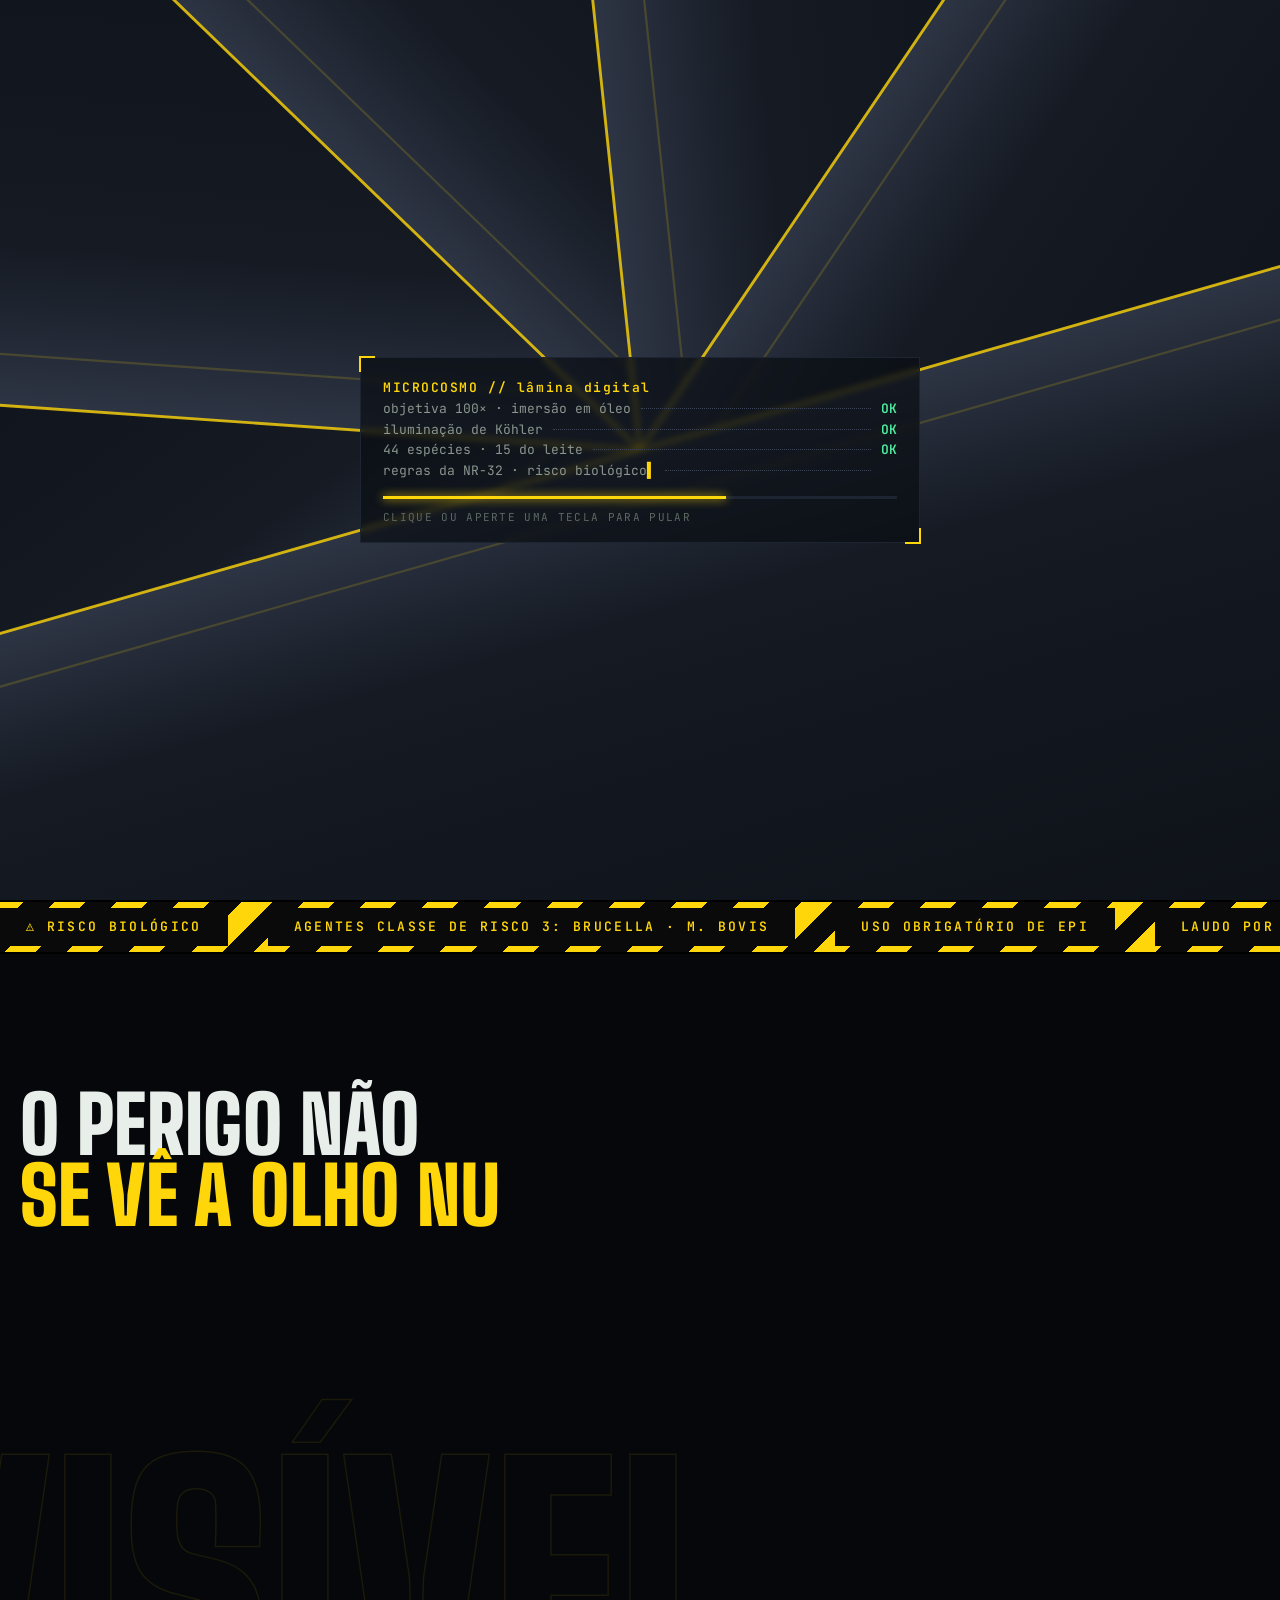
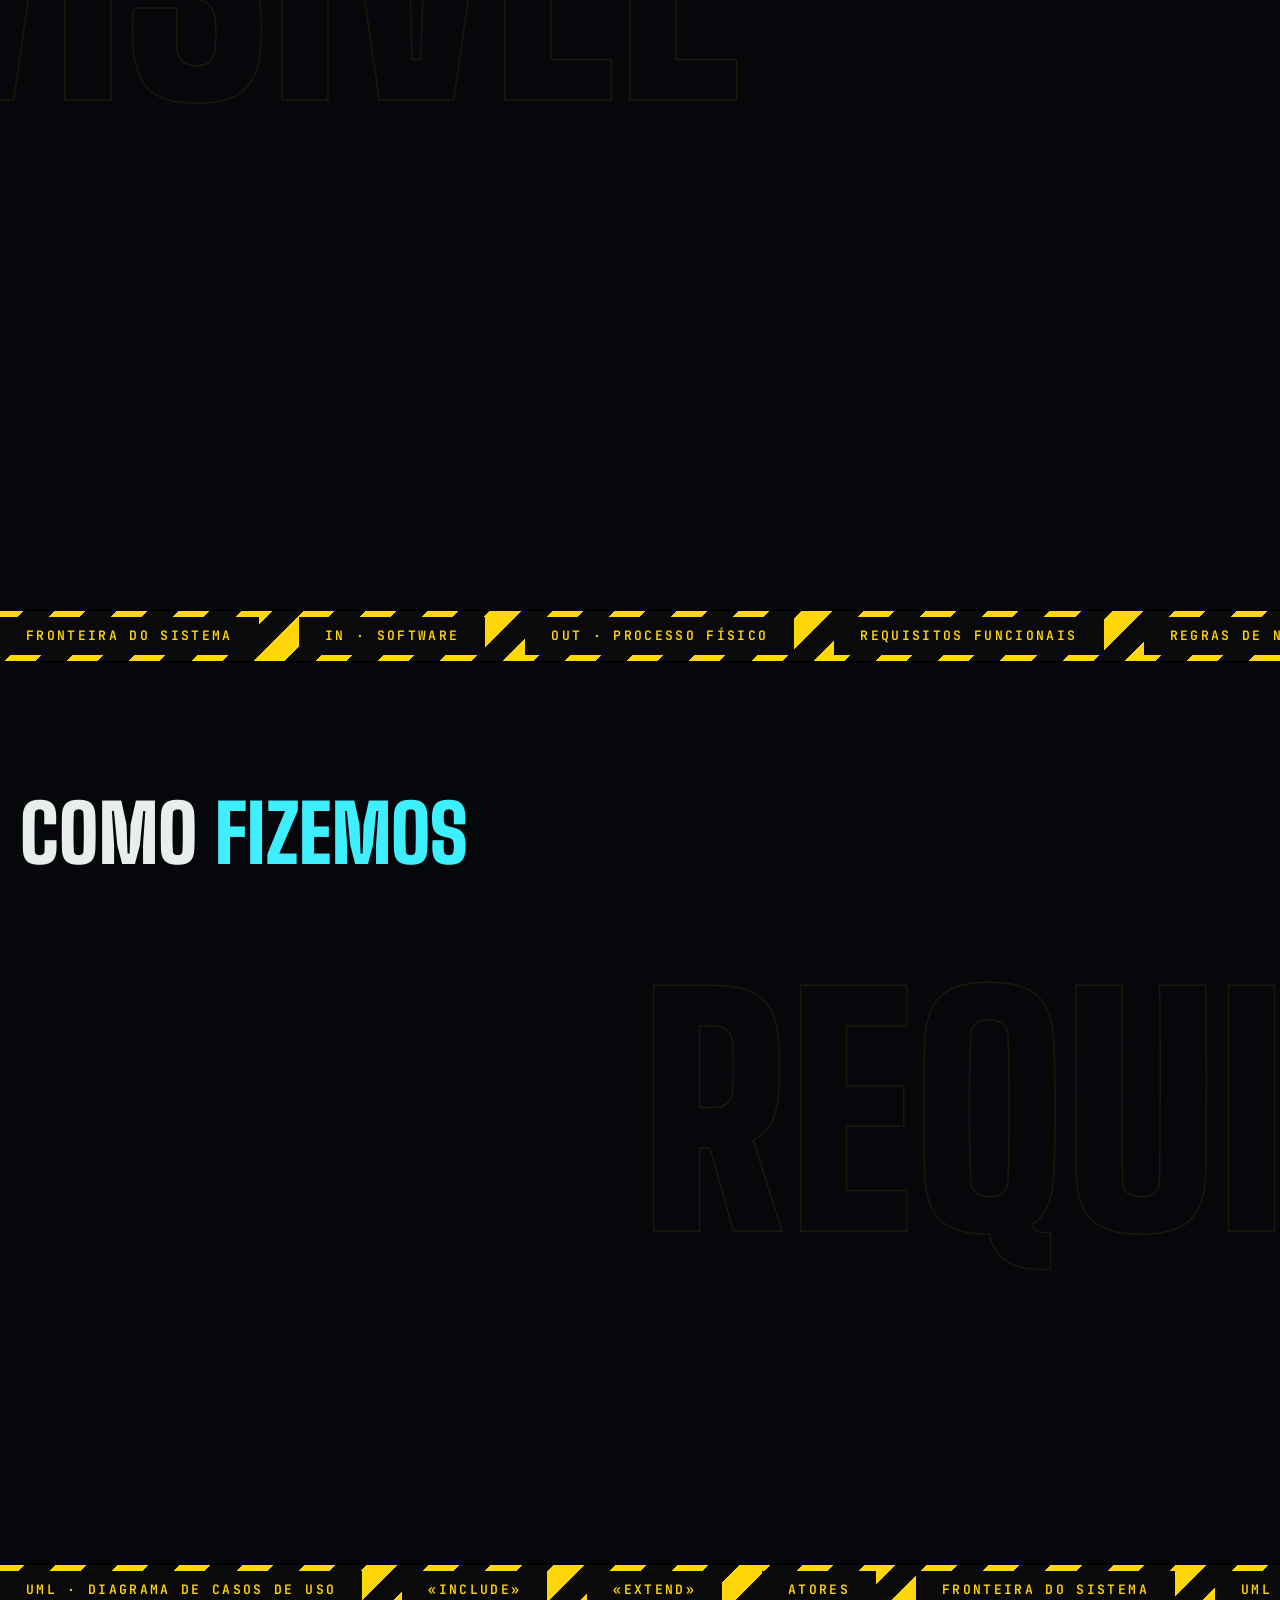
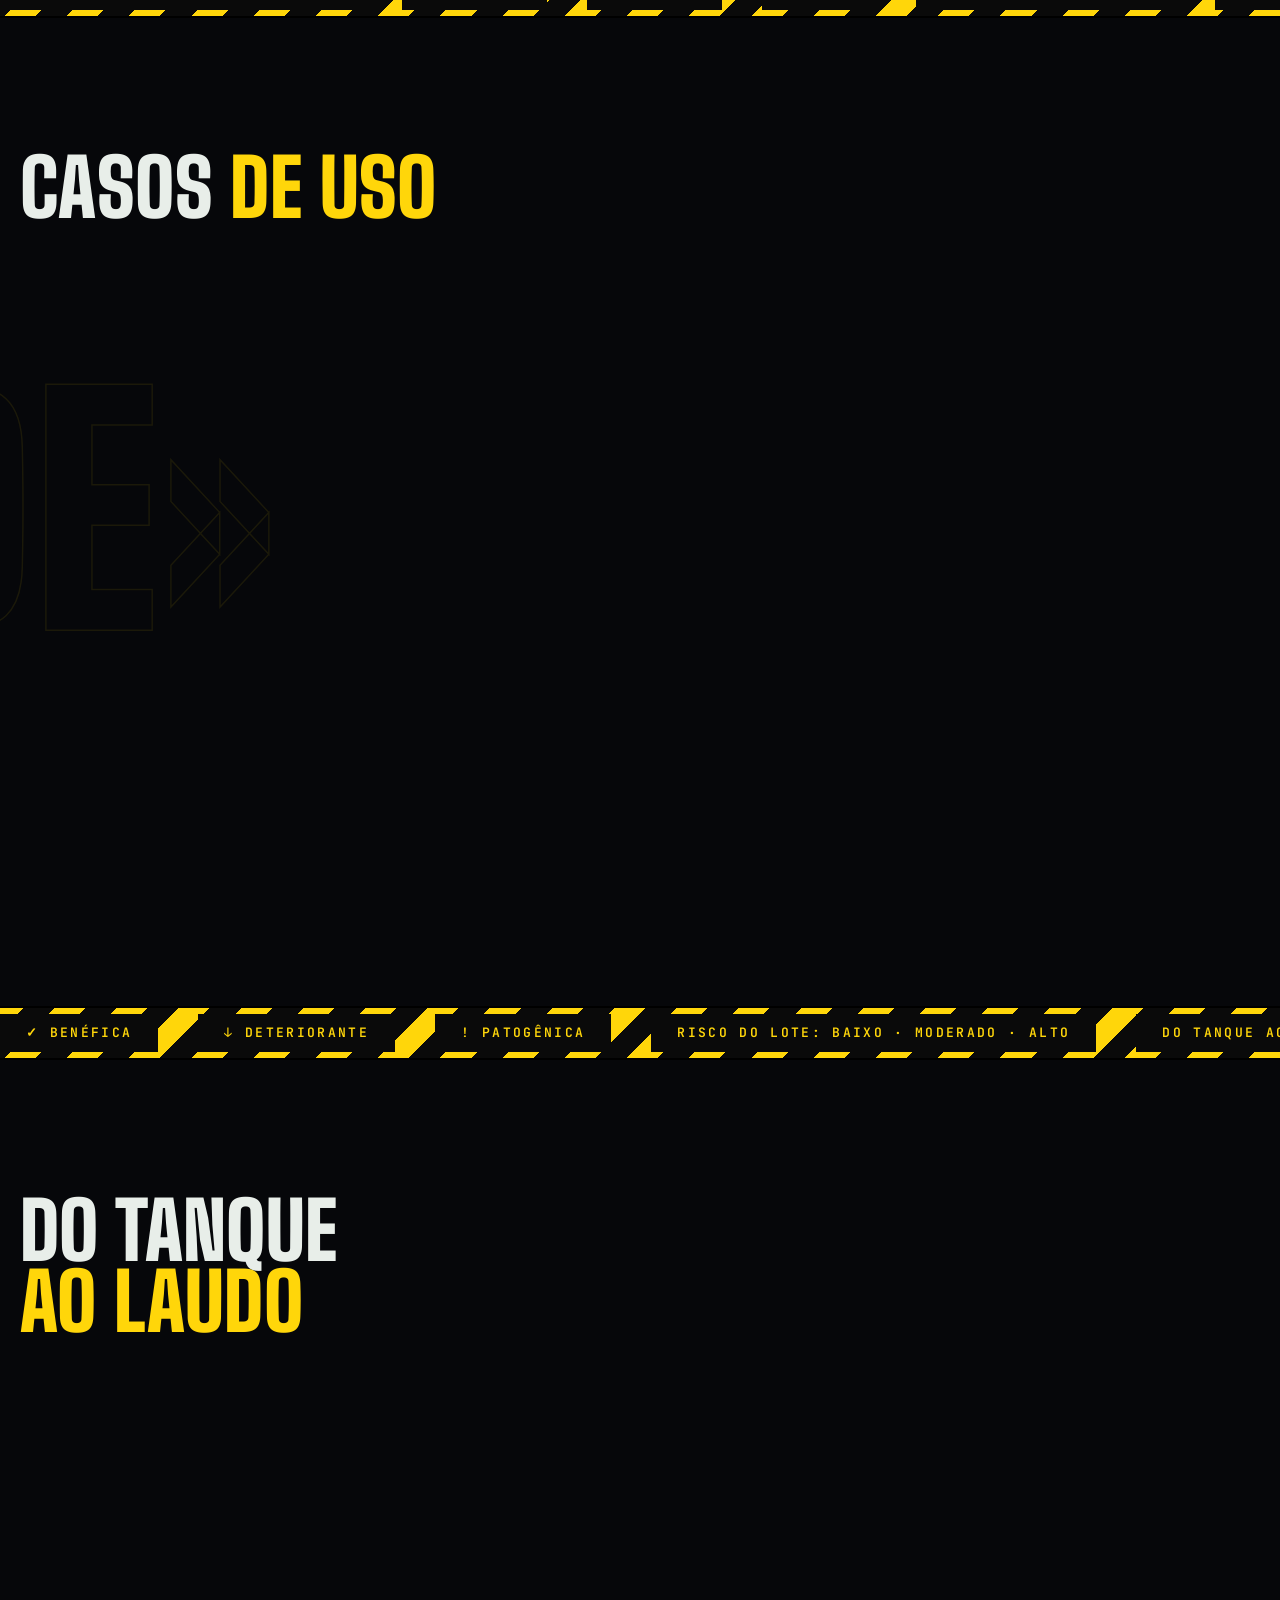
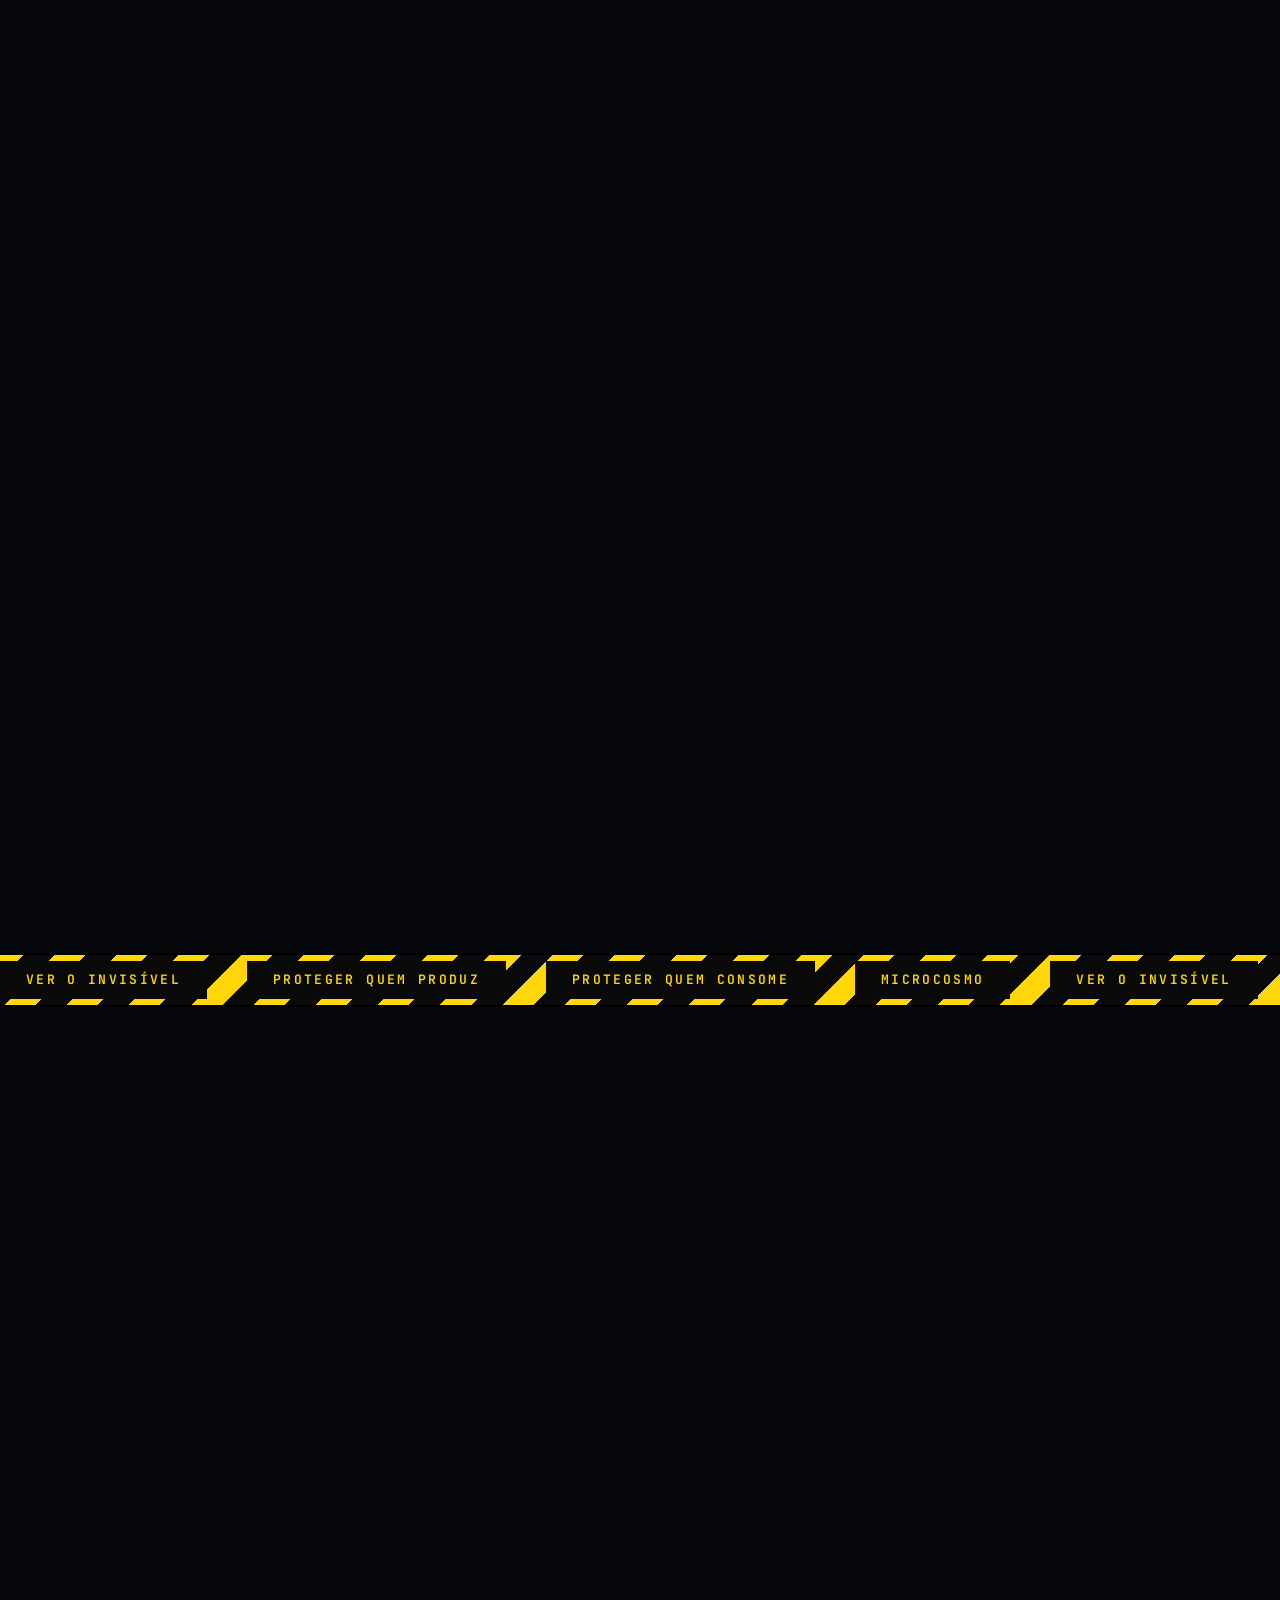
==== commit a61d5898: "Apresentação: espaço para o quinto integrante Quinto nome na capa e no rodapé do encerramento, e o P" ====
--- a/apresentacao-feira/index.html
+++ b/apresentacao-feira/index.html
@@ -478,6 +478,7 @@
         <div><small>Integrante</small><span class="todo">Nome completo 2</span></div>
         <div><small>Integrante</small><span class="todo">Nome completo 3</span></div>
         <div><small>Integrante</small><span class="todo">Nome completo 4</span></div>
+        <div><small>Integrante</small><span class="todo">Nome completo 5</span></div>
       </div>
       <div class="scrollcue" data-reveal style="--d:.9s"><kbd>↓</kbd><kbd>espaço</kbd> ou passador de slides para descer ao próximo plano</div>
     </div>
@@ -717,7 +718,7 @@
 <section class="plane" id="aplicacao" data-name="Aplicação prática" data-um="720" data-budget="1:30">
   <div class="bigword r" aria-hidden="true">Laudo</div>
   <div class="wrap">
-    <div class="idx" data-reveal><span><b>Plano 05</b> / 06</span><span>720 <span class="um">µm</span></span><span class="speaker">Fala → <b class="todo">Integrante 4</b></span></div>
+    <div class="idx" data-reveal><span><b>Plano 05</b> / 06</span><span>720 <span class="um">µm</span></span><span class="speaker">Fala → <b class="todo">Integrante 4</b> · demonstração → <b class="todo">Integrante 5</b></span></div>
     <h2 style="margin-top:18px"><span data-scramble>Do tanque</span><br><span data-scramble style="color:var(--hazard)">ao laudo</span></h2>
     <p class="lead words" data-split style="margin-top:18px">No chão de fábrica: o leite chega, o técnico coloca a amostra na lâmina e o sistema diz, organismo por organismo, o que faz bem e o que faz mal. O supervisor recebe o laudo com o risco do lote e a causa provável.</p>
 
@@ -780,7 +781,7 @@
     </div>
     <div class="foot" data-reveal style="--d:.6s">
       <span>Microcosmo · <span class="todo">turma</span> · Feira Tecnológica 21/10</span>
-      <span><span class="todo">Nome 1</span> · <span class="todo">Nome 2</span> · <span class="todo">Nome 3</span> · <span class="todo">Nome 4</span></span>
+      <span><span class="todo">Nome 1</span> · <span class="todo">Nome 2</span> · <span class="todo">Nome 3</span> · <span class="todo">Nome 4</span> · <span class="todo">Nome 5</span></span>
       <span>github.com/Gustavo-HVF/codespaces-blank</span>
     </div>
   </div>
